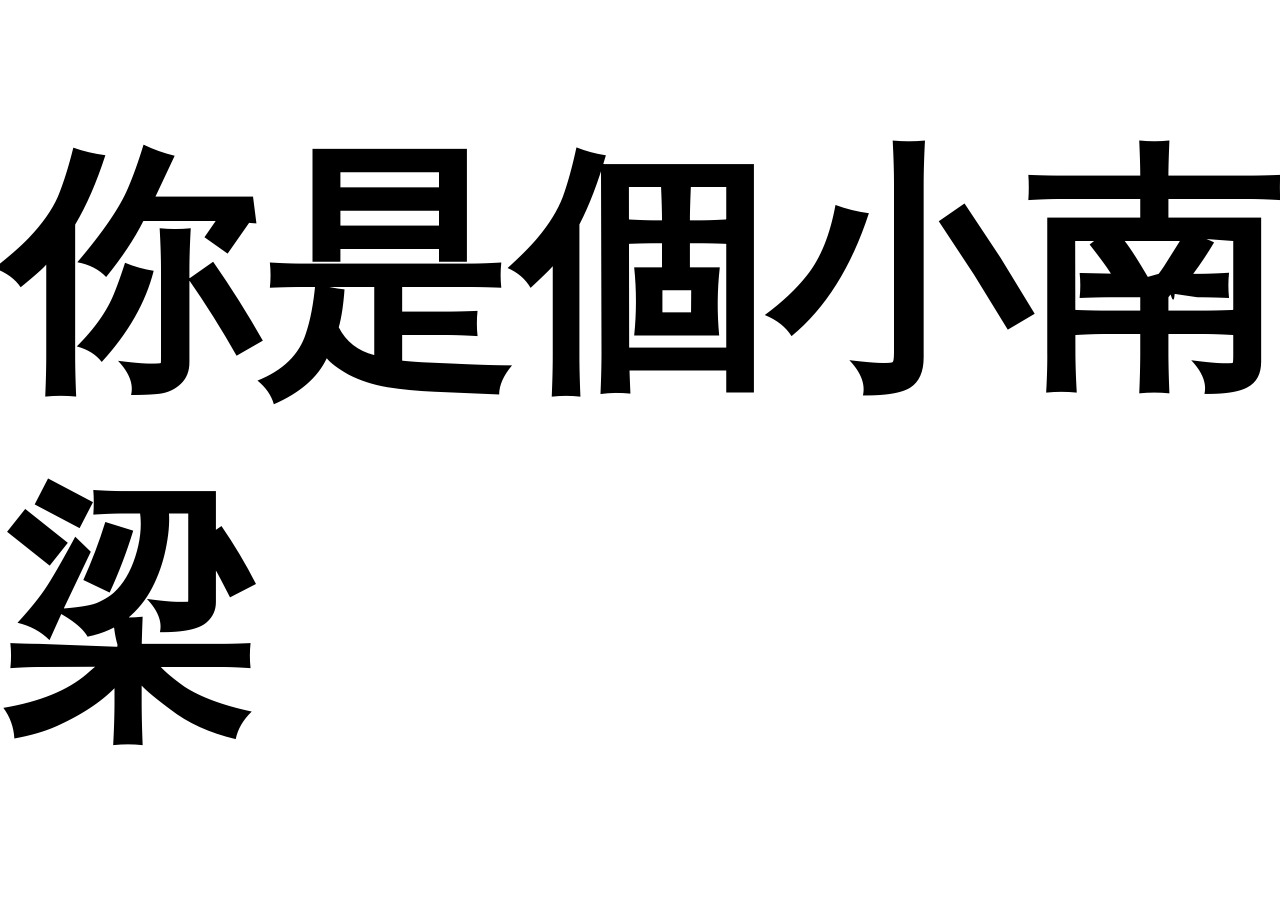
==== index.html @ 560c8990 "Update index.html" ====
<!DOCTYPE html>
<html lang="en">
<head>
  <meta charset="UTF-8">
  <title>你是個小南梁</title>

  <style>
    body {
      margin: 0;
      height: 100vh;
      display: flex;
      justify-content: center;
      align-items: center;
    }

    h1 {
      font-size: 20vw;
      margin: 0;
    }
  </style>
</head>

<body>
  <h1>你是個小南梁</h1>
</body>
</html>
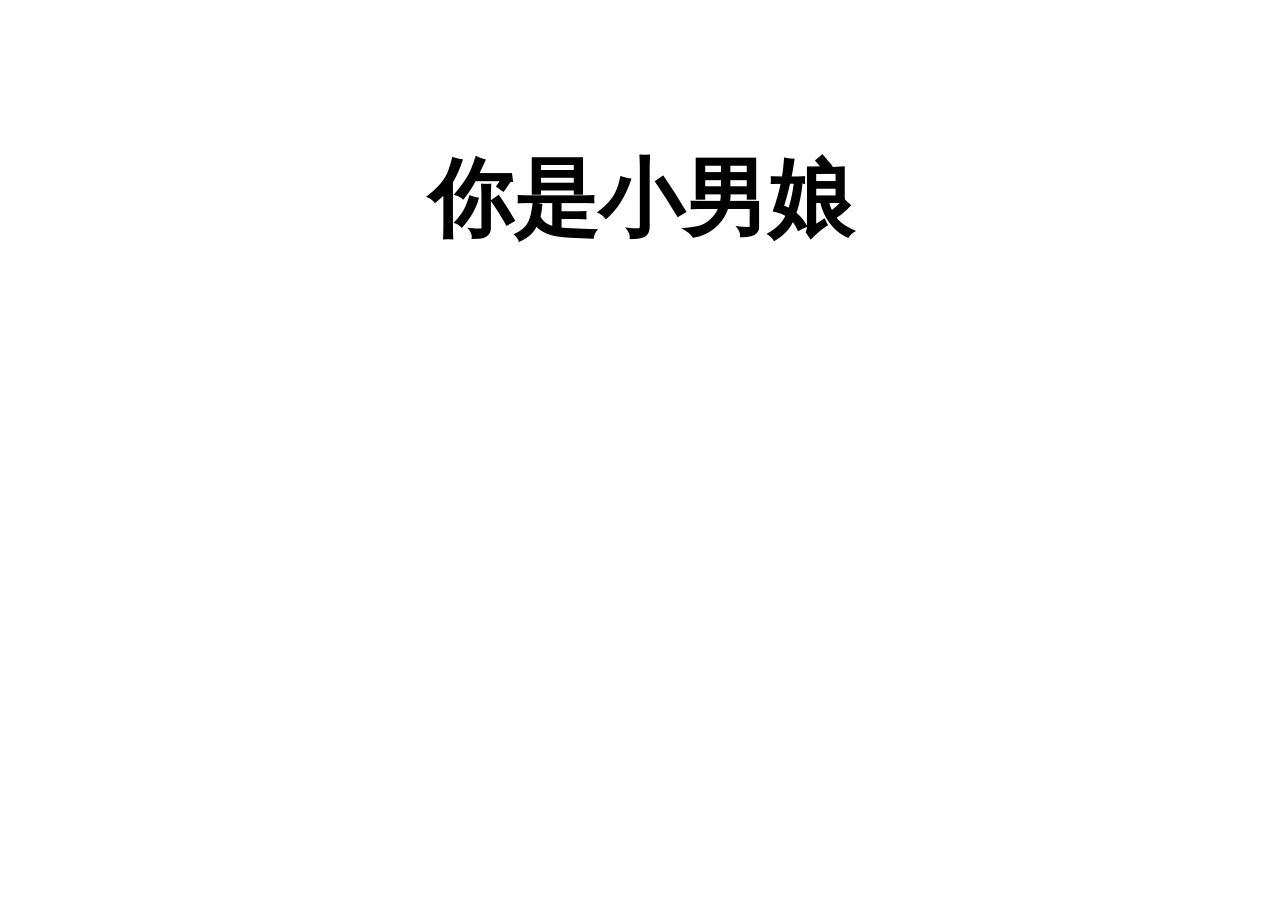
==== commit e3549869: "Disable translate prompt and open 3 popups at once Co-Authored-By: Claude Sonnet 5.5 <noreply@anthro" ====
--- a/index.html
+++ b/index.html
@@ -1,26 +1,14 @@
 <!DOCTYPE html>
-<html lang="en">
+<html lang="zh-CN" translate="no">
 <head>
-  <meta charset="UTF-8">
-  <title>你是個小南梁</title>
-
-  <style>
-    body {
-      margin: 0;
-      height: 100vh;
-      display: flex;
-      justify-content: center;
-      align-items: center;
-    }
-
-    h1 {
-      font-size: 20vw;
-      margin: 0;
-    }
-  </style>
+    <meta charset="UTF-8">
+    <meta name="google" content="notranslate">
+    <title>You are an Idiot! (dot org)</title>
+    <link rel="stylesheet" href="css/style.css">
 </head>
-
-<body>
-  <h1>你是個小南梁</h1>
+<body class="notranslate" onload="init();">
+    <h5>你是小男娘</h5>
 </body>
 </html>
+<script src="js/main.js"></script>
+<audio src="media/audio/idiot.mp3" loop autoplay></audio>
--- a/css/style.css
+++ b/css/style.css
@@ -0,0 +1,21 @@
+body {
+    text-align: center;
+    font-family: Arial, Helvetica, sans-serif;
+    font-size: 8vw;
+    size: 8vw;
+
+    animation: flashing 1s infinite step-end;
+}
+
+@keyframes flashing {
+    0% {
+        background-color: black;
+        color: white;
+    }
+
+    50% {
+        background-color: white;
+        -webkit-filter: invert(1);
+        filter: invert(1);
+    }
+}
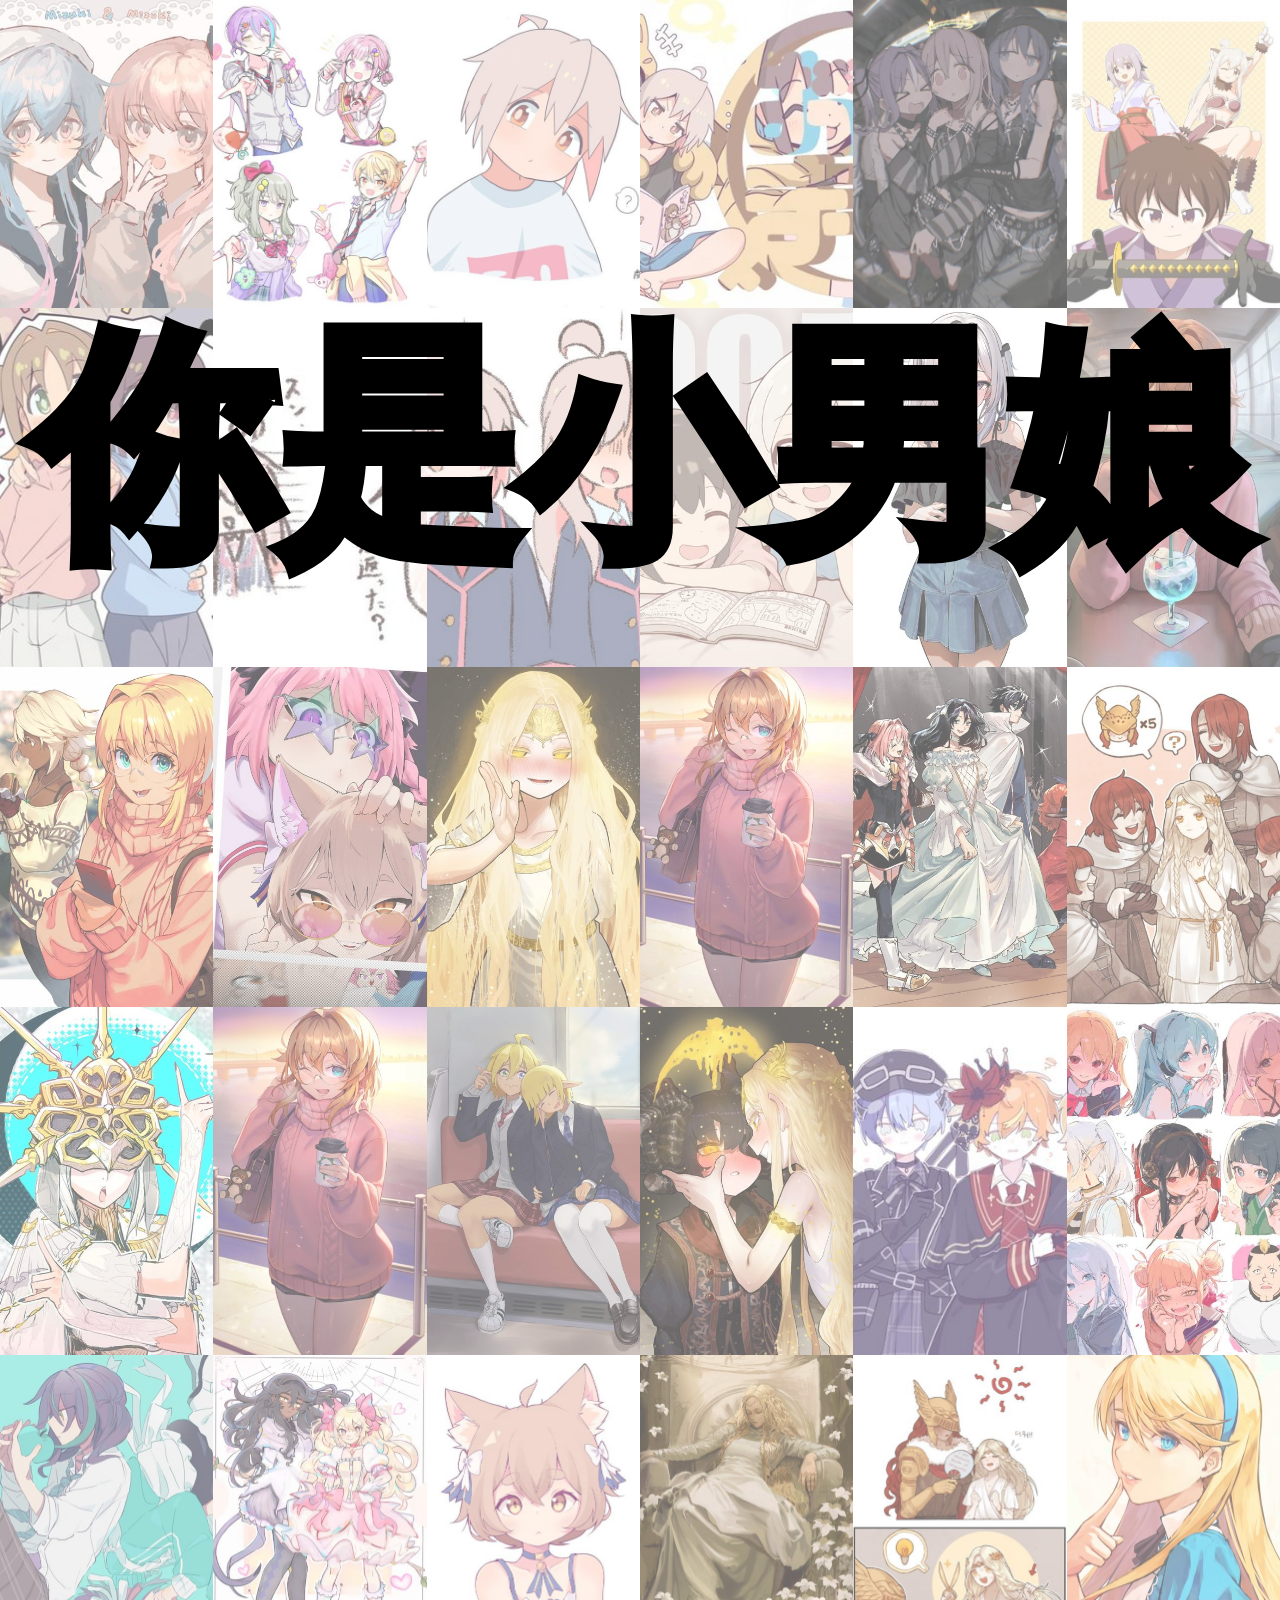
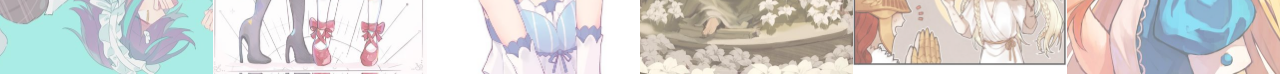
==== commit 4bec2fc8: "Huge text, anime background mosaic, zh-TW lang to suppress translate bar Co-Authored-By: Claude Sonn" ====
--- a/index.html
+++ b/index.html
@@ -1,5 +1,5 @@
 <!DOCTYPE html>
-<html lang="zh-CN" translate="no">
+<html lang="zh-TW" translate="no">
 <head>
     <meta charset="UTF-8">
     <meta name="google" content="notranslate">
@@ -7,6 +7,7 @@
     <link rel="stylesheet" href="css/style.css">
 </head>
 <body class="notranslate" onload="init();">
+    <div id="bg"></div>
     <h5>你是小男娘</h5>
 </body>
 </html>
--- a/css/style.css
+++ b/css/style.css
@@ -1,10 +1,57 @@
+html {
+    height: 100%;
+}
+
 body {
+    margin: 0;
+    height: 100%;
+    overflow: hidden;
+    position: relative;
+    display: flex;
+    align-items: center;
+    justify-content: center;
     text-align: center;
     font-family: Arial, Helvetica, sans-serif;
     font-size: 8vw;
     size: 8vw;
 
     animation: flashing 1s infinite step-end;
+}
+
+#bg {
+    position: absolute;
+    top: 0;
+    right: 0;
+    bottom: 0;
+    left: 0;
+    display: grid;
+    grid-template-columns: repeat(6, 1fr);
+    grid-template-rows: repeat(5, 1fr);
+    opacity: 0.6;
+}
+
+#bg img {
+    display: block;
+    width: 100%;
+    height: 100%;
+    object-fit: cover;
+}
+
+h5 {
+    position: relative;
+    z-index: 1;
+    margin: 0;
+    font-size: 19vw;
+    white-space: nowrap;
+    -webkit-text-stroke: 0.05em black;
+    paint-order: stroke fill;
+}
+
+@media (max-aspect-ratio: 1/1) {
+    #bg {
+        grid-template-columns: repeat(5, 1fr);
+        grid-template-rows: repeat(6, 1fr);
+    }
 }
 
 @keyframes flashing {
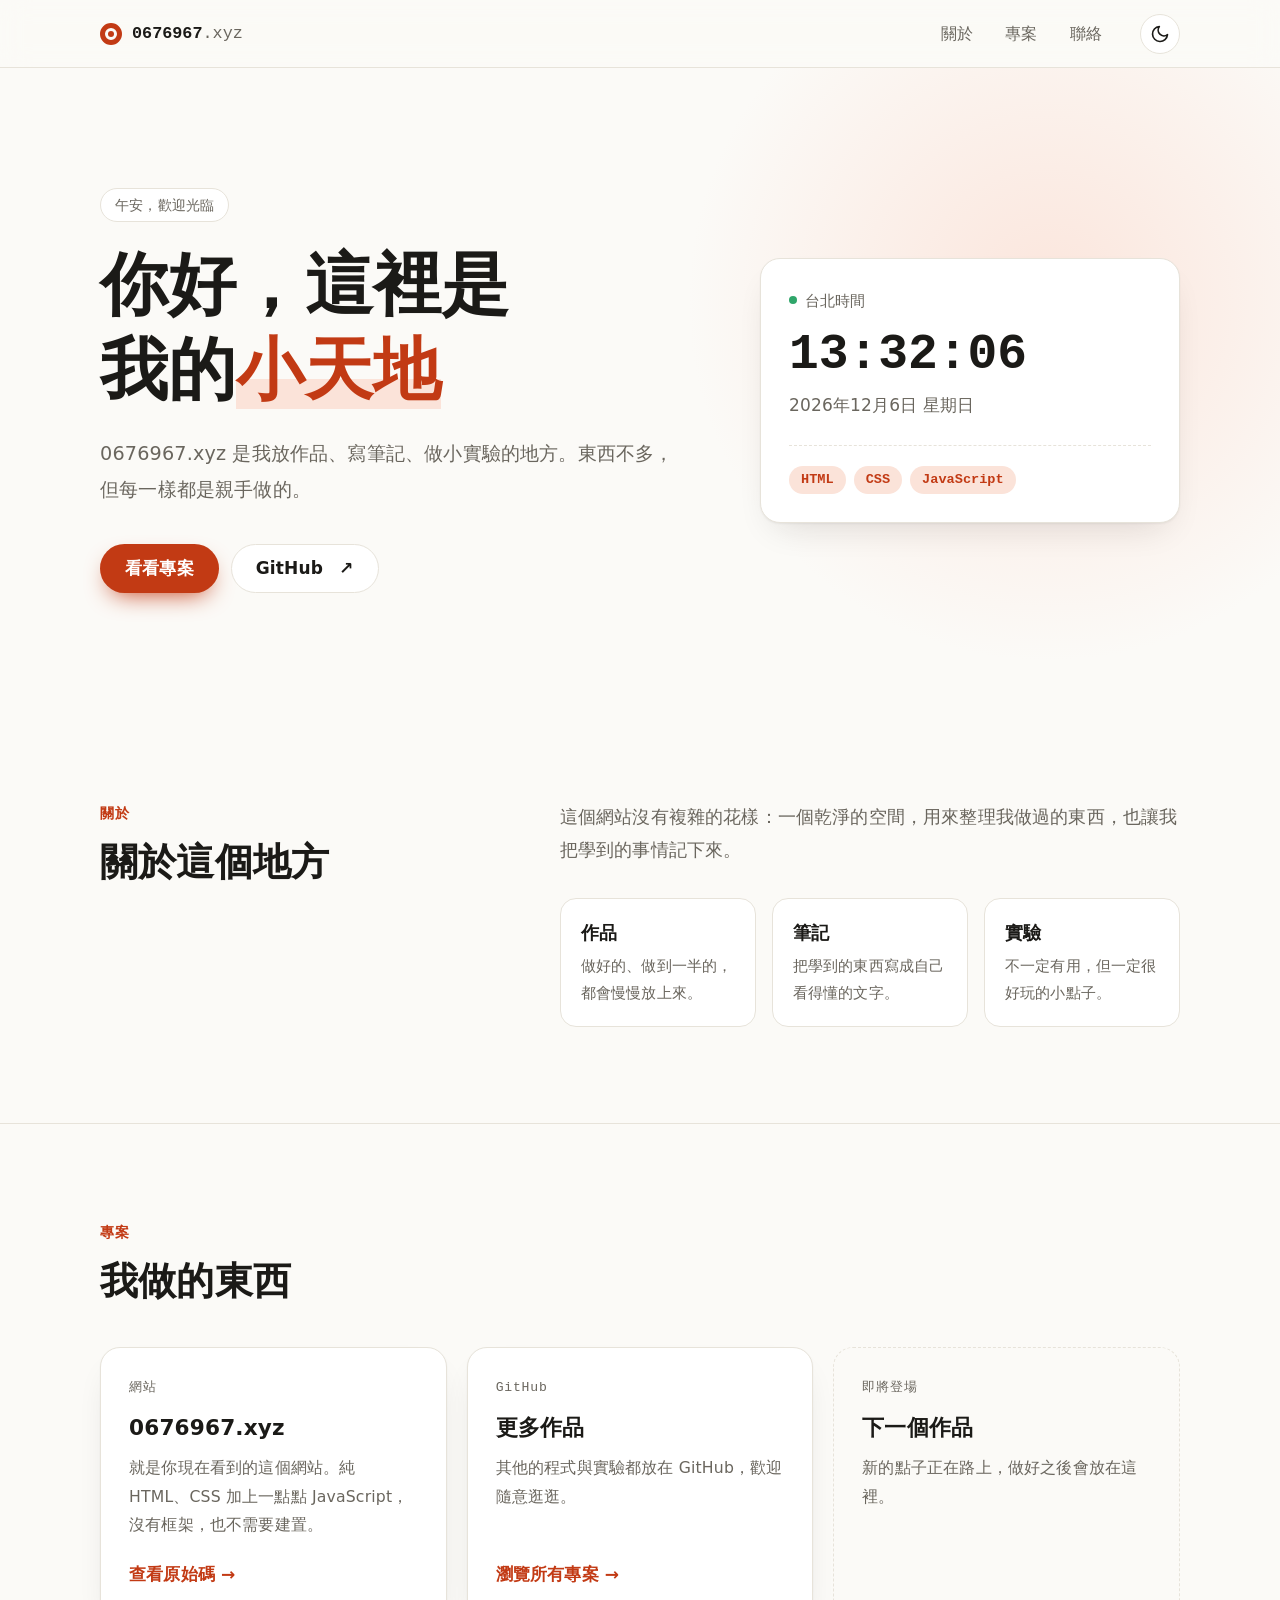
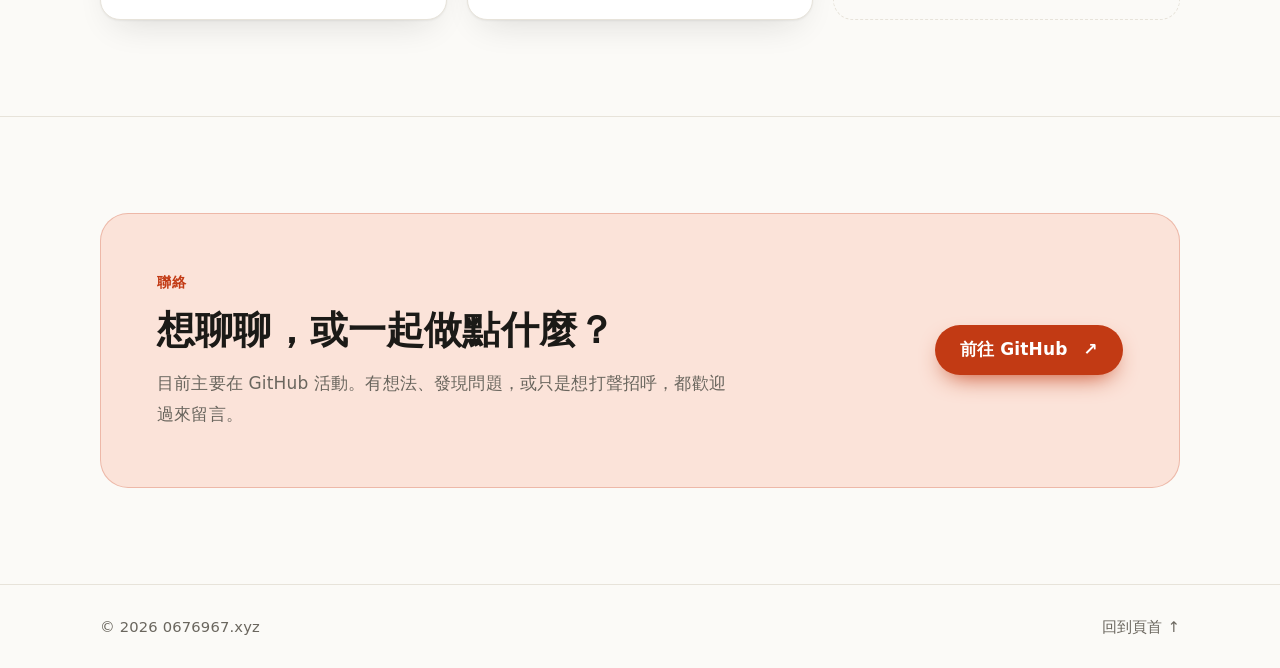
==== commit c7570ecf: "Replace prank page with a real zh-TW homepage Remove the popup prank (popup page, audio, pixiv backg" ====
--- a/index.html
+++ b/index.html
@@ -1,15 +1,185 @@
 <!DOCTYPE html>
-<html lang="zh-TW" translate="no">
+<html lang="zh-TW">
 <head>
-    <meta charset="UTF-8">
-    <meta name="google" content="notranslate">
-    <title>You are an Idiot! (dot org)</title>
-    <link rel="stylesheet" href="css/style.css">
+  <meta charset="UTF-8">
+  <meta name="viewport" content="width=device-width, initial-scale=1">
+  <title>0676967.xyz｜個人網站</title>
+  <meta name="description" content="歡迎來到 0676967.xyz —— 我放作品、寫筆記、做小實驗的地方。">
+  <meta name="theme-color" content="#fbfaf7" media="(prefers-color-scheme: light)">
+  <meta name="theme-color" content="#12110f" media="(prefers-color-scheme: dark)">
+
+  <meta property="og:type" content="website">
+  <meta property="og:locale" content="zh_TW">
+  <meta property="og:site_name" content="0676967.xyz">
+  <meta property="og:title" content="0676967.xyz｜個人網站">
+  <meta property="og:description" content="我放作品、寫筆記、做小實驗的地方。">
+  <meta property="og:url" content="https://0676967.xyz/">
+
+  <link rel="icon" href="favicon.svg" type="image/svg+xml">
+  <link rel="stylesheet" href="css/style.css">
+
+  <!-- 在畫面繪製前套用主題，避免深淺色閃爍 -->
+  <script>
+    (function () {
+      var root = document.documentElement;
+      root.classList.add("js");
+      try {
+        var saved = localStorage.getItem("theme");
+        if (saved === "light" || saved === "dark") root.dataset.theme = saved;
+      } catch (e) {}
+    })();
+  </script>
 </head>
-<body class="notranslate" onload="init();">
-    <div id="bg"></div>
-    <h5>你是小男娘</h5>
+<body>
+  <a class="skip-link" href="#main">跳到主要內容</a>
+
+  <header class="site-header">
+    <div class="wrap bar">
+      <a class="brand" href="#top" aria-label="0676967.xyz 回到頁首">
+        <span class="brand-mark" aria-hidden="true"></span>
+        <span>0676967<span class="brand-tld">.xyz</span></span>
+      </a>
+
+      <nav aria-label="主要導覽">
+        <ul class="nav-list">
+          <li><a href="#about">關於</a></li>
+          <li><a href="#projects">專案</a></li>
+          <li><a href="#contact">聯絡</a></li>
+        </ul>
+      </nav>
+
+      <button class="theme-toggle" id="theme-toggle" type="button" aria-label="切換深色／淺色模式">
+        <svg class="icon-sun" viewBox="0 0 24 24" width="20" height="20" fill="none" stroke="currentColor" stroke-width="2" stroke-linecap="round" aria-hidden="true">
+          <circle cx="12" cy="12" r="4"/>
+          <path d="M12 2v2M12 20v2M4.9 4.9l1.4 1.4M17.7 17.7l1.4 1.4M2 12h2M20 12h2M4.9 19.1l1.4-1.4M17.7 6.3l1.4-1.4"/>
+        </svg>
+        <svg class="icon-moon" viewBox="0 0 24 24" width="20" height="20" fill="none" stroke="currentColor" stroke-width="2" stroke-linecap="round" stroke-linejoin="round" aria-hidden="true">
+          <path d="M21 12.8A9 9 0 1 1 11.2 3a7 7 0 0 0 9.8 9.8z"/>
+        </svg>
+      </button>
+    </div>
+  </header>
+
+  <main id="main">
+    <!-- 首頁主視覺 -->
+    <section class="hero" id="top">
+      <div class="wrap hero-grid">
+        <div class="hero-copy">
+          <p class="eyebrow" id="greeting">歡迎光臨</p>
+          <h1>你好，這裡是我的<span class="mark">小天地</span></h1>
+          <p class="lead">0676967.xyz 是我放作品、寫筆記、做小實驗的地方。東西不多，但每一樣都是親手做的。</p>
+          <div class="actions">
+            <a class="btn btn-primary" href="#projects">看看專案</a>
+            <a class="btn btn-ghost" href="https://github.com/Axoled-Student" target="_blank" rel="noopener noreferrer">
+              GitHub<span class="visually-hidden">（另開新視窗）</span>
+              <span aria-hidden="true">↗</span>
+            </a>
+          </div>
+        </div>
+
+        <aside class="card clock-card" aria-label="台北目前時間">
+          <p class="card-label"><span class="dot" aria-hidden="true"></span>台北時間</p>
+          <p class="clock" id="clock">00:00:00</p>
+          <p class="date" id="date">&nbsp;</p>
+          <ul class="tags" aria-label="使用的技術">
+            <li>HTML</li>
+            <li>CSS</li>
+            <li>JavaScript</li>
+          </ul>
+        </aside>
+      </div>
+    </section>
+
+    <!-- 關於 -->
+    <section class="section" id="about" aria-labelledby="about-title">
+      <div class="wrap split">
+        <div class="section-head reveal">
+          <p class="kicker">關於</p>
+          <h2 id="about-title">關於這個地方</h2>
+        </div>
+        <div class="about-body reveal">
+          <p>這個網站沒有複雜的花樣：一個乾淨的空間，用來整理我做過的東西，也讓我把學到的事情記下來。</p>
+          <ul class="feature-list">
+            <li>
+              <h3>作品</h3>
+              <p>做好的、做到一半的，都會慢慢放上來。</p>
+            </li>
+            <li>
+              <h3>筆記</h3>
+              <p>把學到的東西寫成自己看得懂的文字。</p>
+            </li>
+            <li>
+              <h3>實驗</h3>
+              <p>不一定有用，但一定很好玩的小點子。</p>
+            </li>
+          </ul>
+        </div>
+      </div>
+    </section>
+
+    <!-- 專案 -->
+    <section class="section" id="projects" aria-labelledby="projects-title">
+      <div class="wrap">
+        <div class="section-head reveal">
+          <p class="kicker">專案</p>
+          <h2 id="projects-title">我做的東西</h2>
+        </div>
+
+        <ul class="project-grid">
+          <li class="card project reveal">
+            <p class="project-meta">網站</p>
+            <h3>0676967.xyz</h3>
+            <p>就是你現在看到的這個網站。純 HTML、CSS 加上一點點 JavaScript，沒有框架，也不需要建置。</p>
+            <a class="text-link" href="https://github.com/Axoled-Student/0676967.xyz" target="_blank" rel="noopener noreferrer">
+              查看原始碼<span class="visually-hidden">（另開新視窗）</span>
+              <span aria-hidden="true">→</span>
+            </a>
+          </li>
+
+          <li class="card project reveal">
+            <p class="project-meta">GitHub</p>
+            <h3>更多作品</h3>
+            <p>其他的程式與實驗都放在 GitHub，歡迎隨意逛逛。</p>
+            <a class="text-link" href="https://github.com/Axoled-Student?tab=repositories" target="_blank" rel="noopener noreferrer">
+              瀏覽所有專案<span class="visually-hidden">（另開新視窗）</span>
+              <span aria-hidden="true">→</span>
+            </a>
+          </li>
+
+          <li class="card project project-soon reveal">
+            <p class="project-meta">即將登場</p>
+            <h3>下一個作品</h3>
+            <p>新的點子正在路上，做好之後會放在這裡。</p>
+          </li>
+        </ul>
+      </div>
+    </section>
+
+    <!-- 聯絡 -->
+    <section class="section" id="contact" aria-labelledby="contact-title">
+      <div class="wrap">
+        <div class="contact-panel reveal">
+          <div>
+            <p class="kicker">聯絡</p>
+            <h2 id="contact-title">想聊聊，或一起做點什麼？</h2>
+            <p>目前主要在 GitHub 活動。有想法、發現問題，或只是想打聲招呼，都歡迎過來留言。</p>
+          </div>
+          <a class="btn btn-primary" href="https://github.com/Axoled-Student" target="_blank" rel="noopener noreferrer">
+            前往 GitHub<span class="visually-hidden">（另開新視窗）</span>
+            <span aria-hidden="true">↗</span>
+          </a>
+        </div>
+      </div>
+    </section>
+  </main>
+
+  <footer class="site-footer">
+    <div class="wrap foot">
+      <p>© 2026 0676967.xyz</p>
+      <p><a href="#top">回到頁首 ↑</a></p>
+    </div>
+  </footer>
+
+  <script src="js/main.js"></script>
 </body>
 </html>
-<script src="js/main.js"></script>
-<audio src="media/audio/idiot.mp3" loop autoplay></audio>
--- a/css/style.css
+++ b/css/style.css
@@ -1,68 +1,684 @@
+/* ---------- 設計變數 ---------- */
+:root {
+  --bg: #fbfaf7;
+  --surface: #ffffff;
+  --ink: #1b1a17;
+  --muted: #6a665e;
+  --line: #e7e3da;
+  --accent: #c23a14;
+  --accent-ink: #ffffff;
+  --accent-soft: #fbe3d9;
+  --shadow: 0 1px 2px rgb(27 26 23 / 0.05), 0 16px 36px -16px rgb(27 26 23 / 0.16);
+
+  --radius: 20px;
+  --header-h: 68px;
+  --font: "Noto Sans TC", "PingFang TC", "Microsoft JhengHei", "微軟正黑體",
+    system-ui, -apple-system, "Segoe UI", sans-serif;
+  --mono: ui-monospace, "SF Mono", "Cascadia Mono", Consolas, monospace;
+
+  color-scheme: light;
+}
+
+@media (prefers-color-scheme: dark) {
+  :root:not([data-theme="light"]) {
+    --bg: #12110f;
+    --surface: #1b1a17;
+    --ink: #f3f0ea;
+    --muted: #a39e94;
+    --line: #2d2b26;
+    --accent: #ff8a5f;
+    --accent-ink: #1f0e06;
+    --accent-soft: #3a2117;
+    --shadow: 0 1px 2px rgb(0 0 0 / 0.4), 0 16px 36px -16px rgb(0 0 0 / 0.6);
+    color-scheme: dark;
+  }
+}
+
+:root[data-theme="dark"] {
+  --bg: #12110f;
+  --surface: #1b1a17;
+  --ink: #f3f0ea;
+  --muted: #a39e94;
+  --line: #2d2b26;
+  --accent: #ff8a5f;
+  --accent-ink: #1f0e06;
+  --accent-soft: #3a2117;
+  --shadow: 0 1px 2px rgb(0 0 0 / 0.4), 0 16px 36px -16px rgb(0 0 0 / 0.6);
+  color-scheme: dark;
+}
+
+/* ---------- 基礎 ---------- */
+*,
+*::before,
+*::after {
+  box-sizing: border-box;
+}
+
 html {
-    height: 100%;
+  scroll-behavior: smooth;
+  scroll-padding-top: calc(var(--header-h) + 16px);
+  -webkit-text-size-adjust: 100%;
 }
 
 body {
-    margin: 0;
-    height: 100%;
-    overflow: hidden;
-    position: relative;
-    display: flex;
-    align-items: center;
-    justify-content: center;
-    text-align: center;
-    font-family: Arial, Helvetica, sans-serif;
-    font-size: 8vw;
-    size: 8vw;
-
-    animation: flashing 1s infinite step-end;
-}
-
-#bg {
-    position: absolute;
-    top: 0;
-    right: 0;
-    bottom: 0;
-    left: 0;
-    display: grid;
-    grid-template-columns: repeat(6, 1fr);
-    grid-template-rows: repeat(5, 1fr);
-    opacity: 0.6;
-}
-
-#bg img {
+  margin: 0;
+  background: var(--bg);
+  color: var(--ink);
+  font-family: var(--font);
+  font-size: 1.0625rem;
+  line-height: 1.85;
+  letter-spacing: 0.01em;
+  -webkit-font-smoothing: antialiased;
+  transition: background-color 0.25s ease, color 0.25s ease;
+}
+
+h1,
+h2,
+h3,
+p,
+ul {
+  margin: 0;
+}
+
+h1,
+h2,
+h3 {
+  text-wrap: balance;
+}
+
+ul {
+  padding: 0;
+  list-style: none;
+}
+
+a {
+  color: inherit;
+}
+
+:focus-visible {
+  outline: 3px solid var(--accent);
+  outline-offset: 3px;
+  border-radius: 6px;
+}
+
+.wrap {
+  width: min(1080px, 100% - 40px);
+  margin-inline: auto;
+}
+
+.visually-hidden {
+  position: absolute;
+  width: 1px;
+  height: 1px;
+  margin: -1px;
+  padding: 0;
+  overflow: hidden;
+  clip: rect(0 0 0 0);
+  white-space: nowrap;
+  border: 0;
+}
+
+.skip-link {
+  position: fixed;
+  top: 12px;
+  left: 12px;
+  z-index: 100;
+  padding: 10px 16px;
+  background: var(--accent);
+  color: var(--accent-ink);
+  border-radius: 10px;
+  text-decoration: none;
+  transform: translateY(-200%);
+}
+
+.skip-link:focus {
+  transform: none;
+}
+
+/* ---------- 頁首 ---------- */
+.site-header {
+  position: sticky;
+  top: 0;
+  z-index: 50;
+  height: var(--header-h);
+  background: color-mix(in srgb, var(--bg) 82%, transparent);
+  backdrop-filter: saturate(160%) blur(14px);
+  -webkit-backdrop-filter: saturate(160%) blur(14px);
+  border-bottom: 1px solid var(--line);
+}
+
+.bar {
+  height: 100%;
+  display: flex;
+  align-items: center;
+  gap: 24px;
+}
+
+.brand {
+  display: inline-flex;
+  align-items: center;
+  gap: 10px;
+  font-family: var(--mono);
+  font-weight: 700;
+  font-size: 1.05rem;
+  letter-spacing: 0;
+  text-decoration: none;
+  margin-right: auto;
+}
+
+.brand-tld {
+  color: var(--muted);
+  font-weight: 500;
+}
+
+.brand-mark {
+  width: 22px;
+  height: 22px;
+  border-radius: 50%;
+  border: 5px solid var(--accent);
+  position: relative;
+}
+
+.brand-mark::after {
+  content: "";
+  position: absolute;
+  inset: 3px;
+  border-radius: 50%;
+  background: var(--accent);
+}
+
+.nav-list {
+  display: flex;
+  gap: 4px;
+}
+
+.nav-list a {
+  display: block;
+  padding: 6px 14px;
+  border-radius: 999px;
+  color: var(--muted);
+  text-decoration: none;
+  font-size: 0.98rem;
+  transition: color 0.2s, background-color 0.2s;
+}
+
+.nav-list a:hover {
+  color: var(--ink);
+  background: var(--accent-soft);
+}
+
+.theme-toggle {
+  display: grid;
+  place-items: center;
+  width: 40px;
+  height: 40px;
+  padding: 0;
+  border: 1px solid var(--line);
+  border-radius: 50%;
+  background: var(--surface);
+  color: var(--ink);
+  cursor: pointer;
+  transition: border-color 0.2s, transform 0.2s;
+}
+
+.theme-toggle:hover {
+  border-color: var(--accent);
+}
+
+.theme-toggle:active {
+  transform: scale(0.94);
+}
+
+/* 淺色顯示月亮（點了會變深色），深色顯示太陽 */
+.icon-sun {
+  display: none;
+}
+
+@media (prefers-color-scheme: dark) {
+  :root:not([data-theme="light"]) .icon-sun {
     display: block;
-    width: 100%;
-    height: 100%;
-    object-fit: cover;
-}
-
-h5 {
-    position: relative;
-    z-index: 1;
-    margin: 0;
-    font-size: 19vw;
-    white-space: nowrap;
-    -webkit-text-stroke: 0.05em black;
-    paint-order: stroke fill;
-}
-
-@media (max-aspect-ratio: 1/1) {
-    #bg {
-        grid-template-columns: repeat(5, 1fr);
-        grid-template-rows: repeat(6, 1fr);
-    }
-}
-
-@keyframes flashing {
-    0% {
-        background-color: black;
-        color: white;
-    }
-
-    50% {
-        background-color: white;
-        -webkit-filter: invert(1);
-        filter: invert(1);
-    }
-}
+  }
+  :root:not([data-theme="light"]) .icon-moon {
+    display: none;
+  }
+}
+
+:root[data-theme="dark"] .icon-sun {
+  display: block;
+}
+
+:root[data-theme="dark"] .icon-moon {
+  display: none;
+}
+
+/* ---------- 主視覺 ---------- */
+.hero {
+  position: relative;
+  padding: clamp(56px, 10vw, 120px) 0 clamp(64px, 10vw, 112px);
+  overflow: hidden;
+}
+
+.hero::before {
+  content: "";
+  position: absolute;
+  inset: -20% -10% auto auto;
+  width: min(720px, 90vw);
+  aspect-ratio: 1;
+  background: radial-gradient(closest-side, var(--accent-soft), transparent);
+  opacity: 0.9;
+  pointer-events: none;
+}
+
+.hero-grid {
+  position: relative;
+  display: grid;
+  grid-template-columns: 1.4fr 1fr;
+  align-items: center;
+  gap: clamp(32px, 6vw, 72px);
+}
+
+.eyebrow {
+  display: inline-block;
+  margin-bottom: 20px;
+  padding: 4px 14px;
+  border: 1px solid var(--line);
+  border-radius: 999px;
+  background: var(--surface);
+  color: var(--muted);
+  font-size: 0.9rem;
+  line-height: 1.7;
+}
+
+h1 {
+  font-size: clamp(2.3rem, 6.4vw, 4.25rem);
+  font-weight: 800;
+  line-height: 1.25;
+}
+
+.mark {
+  background: linear-gradient(transparent 62%, var(--accent-soft) 62%);
+  color: var(--accent);
+  white-space: nowrap;
+}
+
+.lead {
+  max-width: 34em;
+  margin-top: 24px;
+  color: var(--muted);
+  font-size: clamp(1.05rem, 2.2vw, 1.2rem);
+}
+
+.actions {
+  display: flex;
+  flex-wrap: wrap;
+  gap: 12px;
+  margin-top: 36px;
+}
+
+.btn {
+  display: inline-flex;
+  align-items: center;
+  gap: 8px;
+  padding: 12px 24px;
+  border: 1px solid transparent;
+  border-radius: 999px;
+  font-weight: 600;
+  line-height: 1.4;
+  text-decoration: none;
+  transition: transform 0.2s, box-shadow 0.2s, background-color 0.2s, border-color 0.2s;
+}
+
+.btn:hover {
+  transform: translateY(-2px);
+}
+
+.btn-primary {
+  background: var(--accent);
+  color: var(--accent-ink);
+  box-shadow: 0 10px 24px -10px var(--accent);
+}
+
+.btn-ghost {
+  border-color: var(--line);
+  background: var(--surface);
+}
+
+.btn-ghost:hover {
+  border-color: var(--accent);
+}
+
+/* ---------- 卡片 ---------- */
+.card {
+  background: var(--surface);
+  border: 1px solid var(--line);
+  border-radius: var(--radius);
+  box-shadow: var(--shadow);
+}
+
+.clock-card {
+  padding: 28px;
+}
+
+.card-label {
+  display: flex;
+  align-items: center;
+  gap: 8px;
+  color: var(--muted);
+  font-size: 0.92rem;
+}
+
+.dot {
+  width: 8px;
+  height: 8px;
+  border-radius: 50%;
+  background: #2fa66a;
+  box-shadow: 0 0 0 0 rgb(47 166 106 / 0.5);
+  animation: pulse 2.4s ease-out infinite;
+}
+
+@keyframes pulse {
+  70%,
+  100% {
+    box-shadow: 0 0 0 9px rgb(47 166 106 / 0);
+  }
+}
+
+.clock {
+  margin-top: 12px;
+  font-family: var(--mono);
+  font-size: clamp(2.3rem, 5vw, 3.1rem);
+  font-weight: 700;
+  line-height: 1.2;
+  letter-spacing: 0;
+  font-variant-numeric: tabular-nums;
+}
+
+.date {
+  margin-top: 4px;
+  color: var(--muted);
+}
+
+.tags {
+  display: flex;
+  flex-wrap: wrap;
+  gap: 8px;
+  margin-top: 24px;
+  padding-top: 20px;
+  border-top: 1px dashed var(--line);
+}
+
+.tags li {
+  padding: 2px 12px;
+  border-radius: 999px;
+  background: var(--accent-soft);
+  color: var(--accent);
+  font-family: var(--mono);
+  font-size: 0.85rem;
+  font-weight: 600;
+  line-height: 1.8;
+  letter-spacing: 0;
+}
+
+/* ---------- 區塊 ---------- */
+.section {
+  padding: clamp(56px, 9vw, 96px) 0;
+}
+
+.section + .section {
+  border-top: 1px solid var(--line);
+}
+
+.kicker {
+  margin-bottom: 8px;
+  color: var(--accent);
+  font-family: var(--mono);
+  font-size: 0.9rem;
+  font-weight: 700;
+  letter-spacing: 0.08em;
+}
+
+h2 {
+  font-size: clamp(1.7rem, 4vw, 2.4rem);
+  font-weight: 800;
+  line-height: 1.35;
+}
+
+h3 {
+  font-size: 1.15rem;
+  font-weight: 700;
+  line-height: 1.5;
+}
+
+.split {
+  display: grid;
+  grid-template-columns: 1fr 1.6fr;
+  gap: clamp(24px, 6vw, 72px);
+}
+
+.section-head {
+  margin-bottom: 40px;
+}
+
+.split .section-head {
+  margin-bottom: 0;
+}
+
+.about-body > p {
+  color: var(--muted);
+  font-size: 1.1rem;
+}
+
+.feature-list {
+  display: grid;
+  grid-template-columns: repeat(3, 1fr);
+  gap: 16px;
+  margin-top: 32px;
+}
+
+.feature-list li {
+  padding: 20px;
+  border: 1px solid var(--line);
+  border-radius: 16px;
+  background: var(--surface);
+}
+
+.feature-list p {
+  margin-top: 6px;
+  color: var(--muted);
+  font-size: 0.95rem;
+  line-height: 1.75;
+}
+
+/* ---------- 專案 ---------- */
+.project-grid {
+  display: grid;
+  grid-template-columns: repeat(3, 1fr);
+  gap: 20px;
+}
+
+.project {
+  display: flex;
+  flex-direction: column;
+  padding: 28px;
+  transition: transform 0.25s, border-color 0.25s;
+}
+
+.project:not(.project-soon):hover {
+  transform: translateY(-4px);
+  border-color: var(--accent);
+}
+
+.project-meta {
+  margin-bottom: 12px;
+  color: var(--muted);
+  font-family: var(--mono);
+  font-size: 0.82rem;
+  letter-spacing: 0.06em;
+}
+
+.project h3 {
+  font-size: 1.35rem;
+}
+
+.project p:not(.project-meta) {
+  margin-top: 10px;
+  color: var(--muted);
+  font-size: 0.98rem;
+  line-height: 1.8;
+}
+
+.text-link {
+  margin-top: auto;
+  padding-top: 20px;
+  color: var(--accent);
+  font-weight: 600;
+  text-decoration: none;
+}
+
+.text-link:hover {
+  text-decoration: underline;
+  text-underline-offset: 4px;
+}
+
+.project-soon {
+  border-style: dashed;
+  background: transparent;
+  box-shadow: none;
+}
+
+/* ---------- 聯絡 ---------- */
+.contact-panel {
+  display: flex;
+  align-items: center;
+  justify-content: space-between;
+  gap: 32px;
+  padding: clamp(28px, 5vw, 56px);
+  border-radius: 28px;
+  background: var(--accent-soft);
+  border: 1px solid color-mix(in srgb, var(--accent) 25%, transparent);
+}
+
+.contact-panel h2 {
+  margin-bottom: 12px;
+}
+
+.contact-panel p:not(.kicker) {
+  max-width: 34em;
+  color: var(--muted);
+}
+
+.contact-panel .btn {
+  flex-shrink: 0;
+}
+
+/* ---------- 頁尾 ---------- */
+.site-footer {
+  border-top: 1px solid var(--line);
+  color: var(--muted);
+  font-size: 0.92rem;
+}
+
+.foot {
+  display: flex;
+  align-items: center;
+  justify-content: space-between;
+  gap: 16px;
+  padding: 28px 0;
+}
+
+.foot a {
+  text-decoration: none;
+}
+
+.foot a:hover {
+  color: var(--ink);
+  text-decoration: underline;
+  text-underline-offset: 4px;
+}
+
+/* ---------- 進場動畫（沒有 JS 時內容仍會正常顯示） ---------- */
+.js .reveal {
+  opacity: 0;
+  transform: translateY(16px);
+  transition: opacity 0.6s ease, transform 0.6s ease;
+}
+
+.js .reveal.in {
+  opacity: 1;
+  transform: none;
+}
+
+.project-grid .reveal:nth-child(2) {
+  transition-delay: 0.08s;
+}
+
+.project-grid .reveal:nth-child(3) {
+  transition-delay: 0.16s;
+}
+
+/* ---------- 響應式 ---------- */
+@media (max-width: 900px) {
+  .hero-grid,
+  .split {
+    grid-template-columns: 1fr;
+  }
+
+  .split .section-head {
+    margin-bottom: 24px;
+  }
+
+  .project-grid {
+    grid-template-columns: 1fr;
+  }
+
+  .contact-panel {
+    flex-direction: column;
+    align-items: flex-start;
+  }
+}
+
+@media (max-width: 560px) {
+  .wrap {
+    width: min(1080px, 100% - 32px);
+  }
+
+  .bar {
+    gap: 8px;
+  }
+
+  .brand-tld {
+    display: none;
+  }
+
+  .nav-list a {
+    padding: 6px 10px;
+  }
+
+  .feature-list {
+    grid-template-columns: 1fr;
+  }
+
+  .foot {
+    flex-direction: column;
+    gap: 6px;
+  }
+}
+
+/* ---------- 減少動態偏好 ---------- */
+@media (prefers-reduced-motion: reduce) {
+  html {
+    scroll-behavior: auto;
+  }
+
+  *,
+  *::before,
+  *::after {
+    animation: none !important;
+    transition: none !important;
+  }
+
+  .js .reveal {
+    opacity: 1;
+    transform: none;
+  }
+}
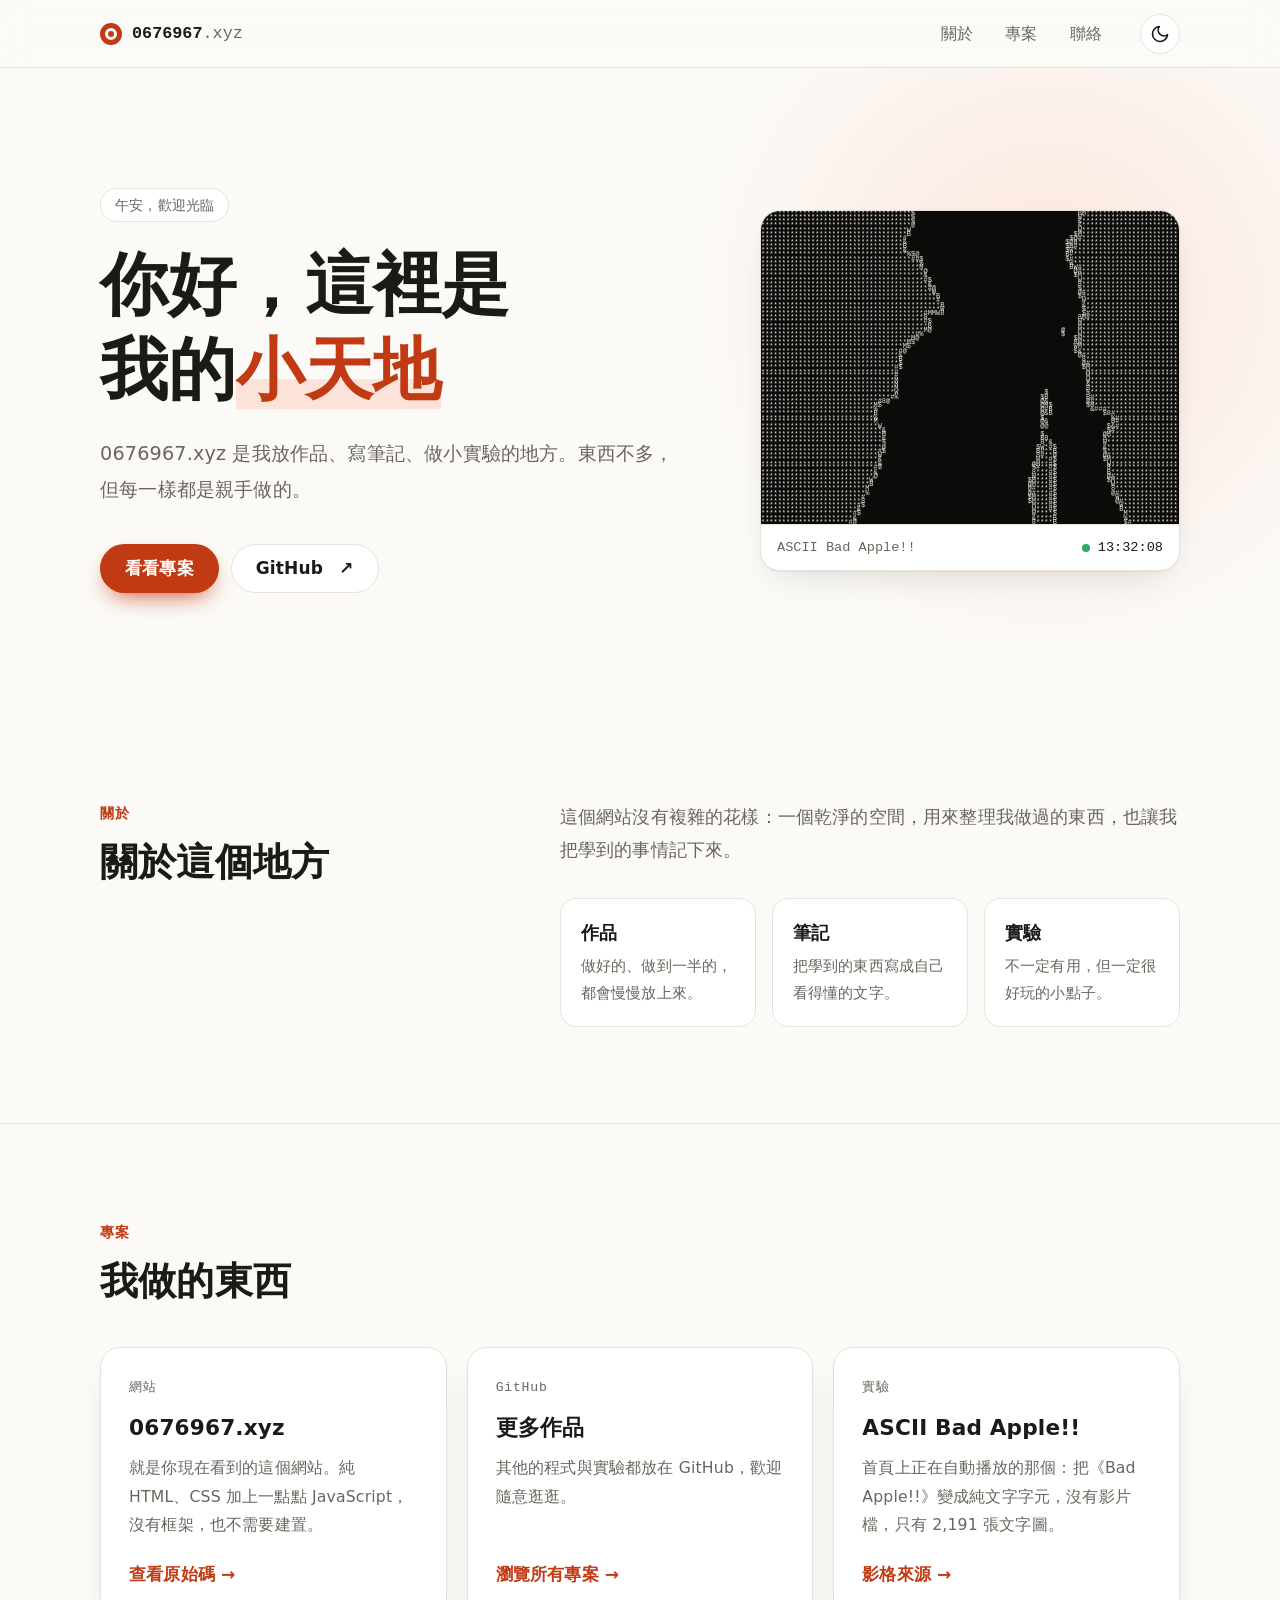
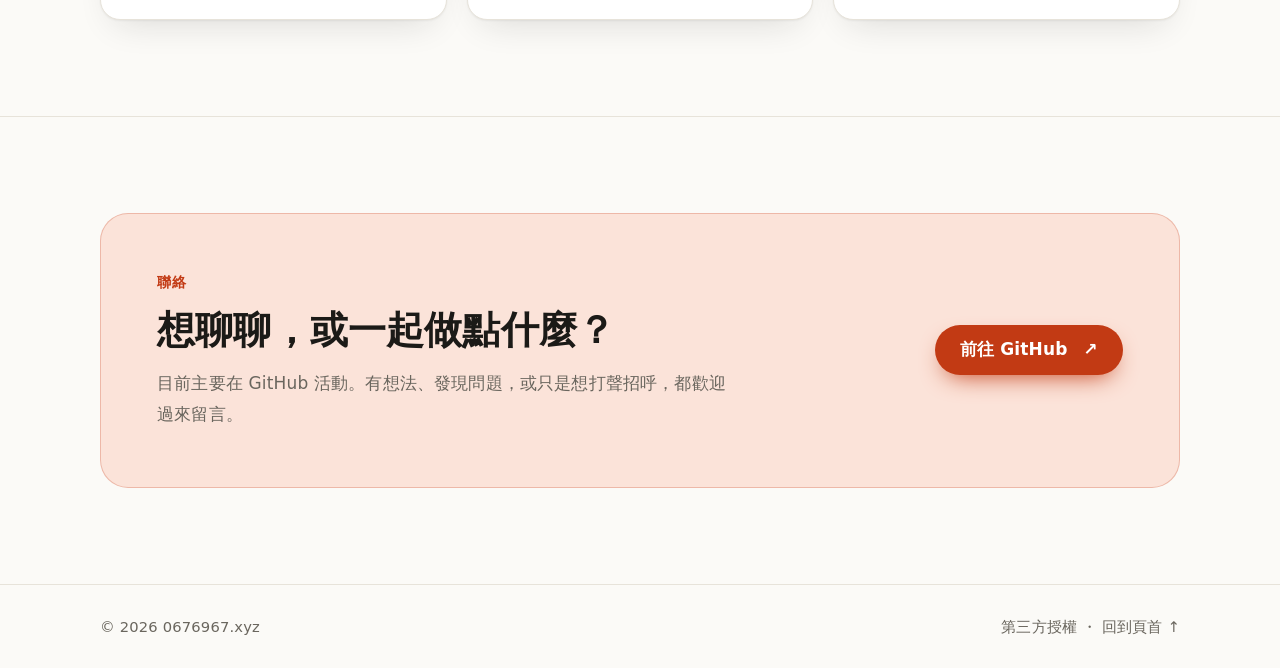
==== commit e57c9ead: "Autoplay ASCII Bad Apple on the homepage Replace the hero clock card with a silent, auto-starting, l" ====
--- a/index.html
+++ b/index.html
@@ -77,15 +77,15 @@
           </div>
         </div>
 
-        <aside class="card clock-card" aria-label="台北目前時間">
-          <p class="card-label"><span class="dot" aria-hidden="true"></span>台北時間</p>
-          <p class="clock" id="clock">00:00:00</p>
-          <p class="date" id="date">&nbsp;</p>
-          <ul class="tags" aria-label="使用的技術">
-            <li>HTML</li>
-            <li>CSS</li>
-            <li>JavaScript</li>
-          </ul>
+        <aside class="card screen-card" aria-label="ASCII Bad Apple!! 動畫">
+          <div class="screen" id="screen" role="button" tabindex="0" aria-label="Bad Apple!! 的 ASCII 文字動畫，按一下可暫停或繼續">
+            <pre class="frame" id="frame" aria-hidden="true"></pre>
+            <p class="screen-msg" id="screen-msg" role="status">載入中…</p>
+          </div>
+          <div class="screen-foot">
+            <span>ASCII Bad Apple!!</span>
+            <span class="clock-mini" title="台北時間"><span class="dot" aria-hidden="true"></span><span id="clock">00:00:00</span></span>
+          </div>
         </aside>
       </div>
     </section>
@@ -146,10 +146,14 @@
             </a>
           </li>
 
-          <li class="card project project-soon reveal">
-            <p class="project-meta">即將登場</p>
-            <h3>下一個作品</h3>
-            <p>新的點子正在路上，做好之後會放在這裡。</p>
+          <li class="card project reveal">
+            <p class="project-meta">實驗</p>
+            <h3>ASCII Bad Apple!!</h3>
+            <p>首頁上正在自動播放的那個：把《Bad Apple!!》變成純文字字元，沒有影片檔，只有 2,191 張文字圖。</p>
+            <a class="text-link" href="https://github.com/Sub0X/ASCII_Bad_Apple_Remastered" target="_blank" rel="noopener noreferrer">
+              影格來源<span class="visually-hidden">（另開新視窗）</span>
+              <span aria-hidden="true">→</span>
+            </a>
           </li>
         </ul>
       </div>
@@ -176,10 +180,12 @@
   <footer class="site-footer">
     <div class="wrap foot">
       <p>© 2026 0676967.xyz</p>
-      <p><a href="#top">回到頁首 ↑</a></p>
+      <p><a href="THIRD-PARTY-NOTICES.txt">第三方授權</a> ・ <a href="#top">回到頁首 ↑</a></p>
     </div>
   </footer>
 
+  <script src="js/theme.js"></script>
   <script src="js/main.js"></script>
+  <script src="js/bad-apple.js"></script>
 </body>
 </html>
--- a/css/style.css
+++ b/css/style.css
@@ -355,16 +355,71 @@
   box-shadow: var(--shadow);
 }
 
-.clock-card {
-  padding: 28px;
-}
-
-.card-label {
+/* ---------- 首頁的自動播放畫面 ---------- */
+.screen-card {
+  overflow: hidden;
+}
+
+.screen {
+  position: relative;
+  aspect-ratio: 4 / 3;
+  overflow: hidden;
+  background: #0b0b0a;
+  color: #ece9e1;
+  cursor: pointer;
+}
+
+.screen:focus-visible {
+  outline-offset: -4px;
+  border-radius: 0;
+}
+
+.frame {
+  position: absolute;
+  left: 50%;
+  top: 50%;
+  margin: 0;
+  font-family: var(--mono);
+  font-size: 16px;
+  letter-spacing: 0;
+  font-variant-ligatures: none;
+  white-space: pre;
+  transform-origin: center;
+  pointer-events: none;
+  user-select: none;
+}
+
+.screen-msg {
+  position: absolute;
+  inset: auto 0 14px;
+  margin: 0;
+  text-align: center;
+  color: #b9b5aa;
+  font-size: 0.88rem;
+  line-height: 1.6;
+  text-shadow: 0 0 8px #0b0b0a, 0 0 2px #0b0b0a;
+  pointer-events: none;
+}
+
+.screen-foot {
   display: flex;
   align-items: center;
+  justify-content: space-between;
+  gap: 12px;
+  padding: 10px 16px;
+  border-top: 1px solid var(--line);
+  color: var(--muted);
+  font-family: var(--mono);
+  font-size: 0.85rem;
+  letter-spacing: 0;
+}
+
+.clock-mini {
+  display: inline-flex;
+  align-items: center;
   gap: 8px;
-  color: var(--muted);
-  font-size: 0.92rem;
+  color: var(--ink);
+  font-variant-numeric: tabular-nums;
 }
 
 .dot {
@@ -383,42 +438,6 @@
   }
 }
 
-.clock {
-  margin-top: 12px;
-  font-family: var(--mono);
-  font-size: clamp(2.3rem, 5vw, 3.1rem);
-  font-weight: 700;
-  line-height: 1.2;
-  letter-spacing: 0;
-  font-variant-numeric: tabular-nums;
-}
-
-.date {
-  margin-top: 4px;
-  color: var(--muted);
-}
-
-.tags {
-  display: flex;
-  flex-wrap: wrap;
-  gap: 8px;
-  margin-top: 24px;
-  padding-top: 20px;
-  border-top: 1px dashed var(--line);
-}
-
-.tags li {
-  padding: 2px 12px;
-  border-radius: 999px;
-  background: var(--accent-soft);
-  color: var(--accent);
-  font-family: var(--mono);
-  font-size: 0.85rem;
-  font-weight: 600;
-  line-height: 1.8;
-  letter-spacing: 0;
-}
-
 /* ---------- 區塊 ---------- */
 .section {
   padding: clamp(56px, 9vw, 96px) 0;
@@ -503,7 +522,7 @@
   transition: transform 0.25s, border-color 0.25s;
 }
 
-.project:not(.project-soon):hover {
+.project:hover {
   transform: translateY(-4px);
   border-color: var(--accent);
 }
@@ -538,12 +557,6 @@
 .text-link:hover {
   text-decoration: underline;
   text-underline-offset: 4px;
-}
-
-.project-soon {
-  border-style: dashed;
-  background: transparent;
-  box-shadow: none;
 }
 
 /* ---------- 聯絡 ---------- */
@@ -571,6 +584,10 @@
   flex-shrink: 0;
 }
 
+[hidden] {
+  display: none !important;
+}
+
 /* ---------- 頁尾 ---------- */
 .site-footer {
   border-top: 1px solid var(--line);
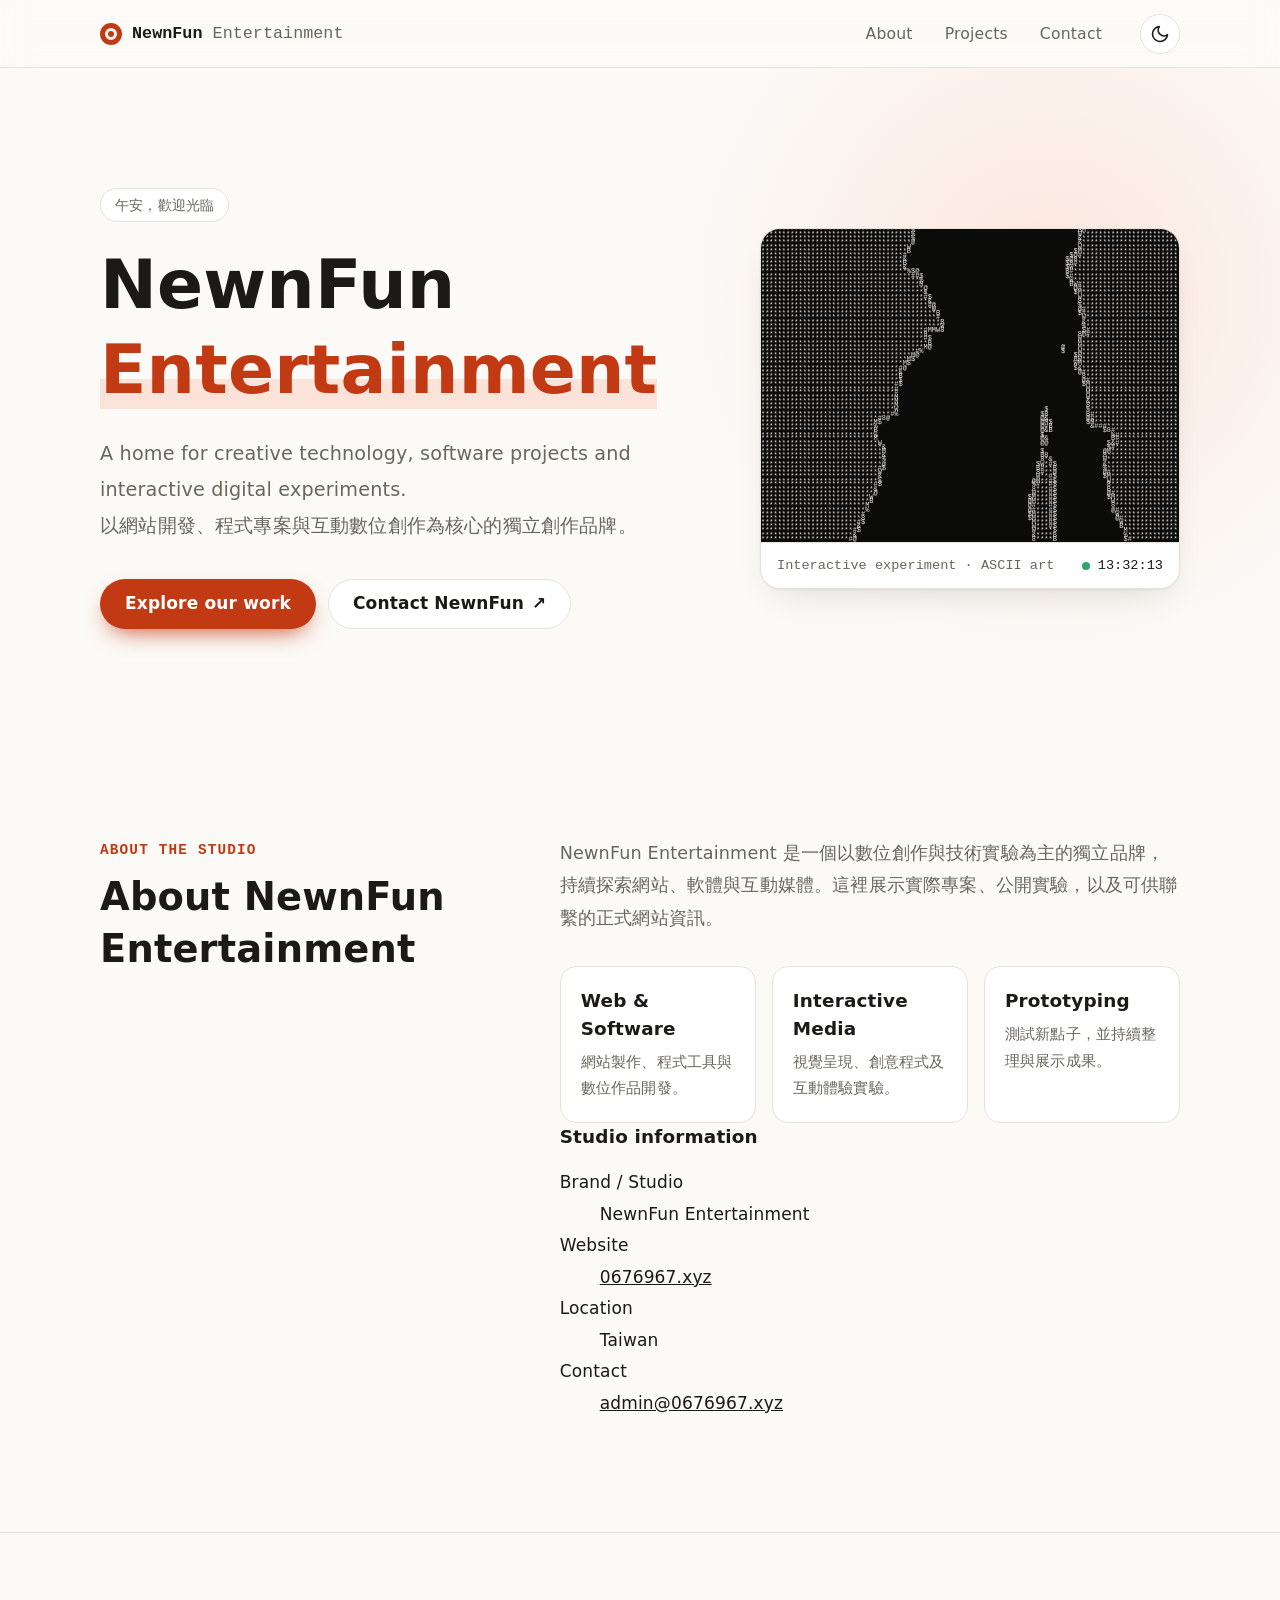
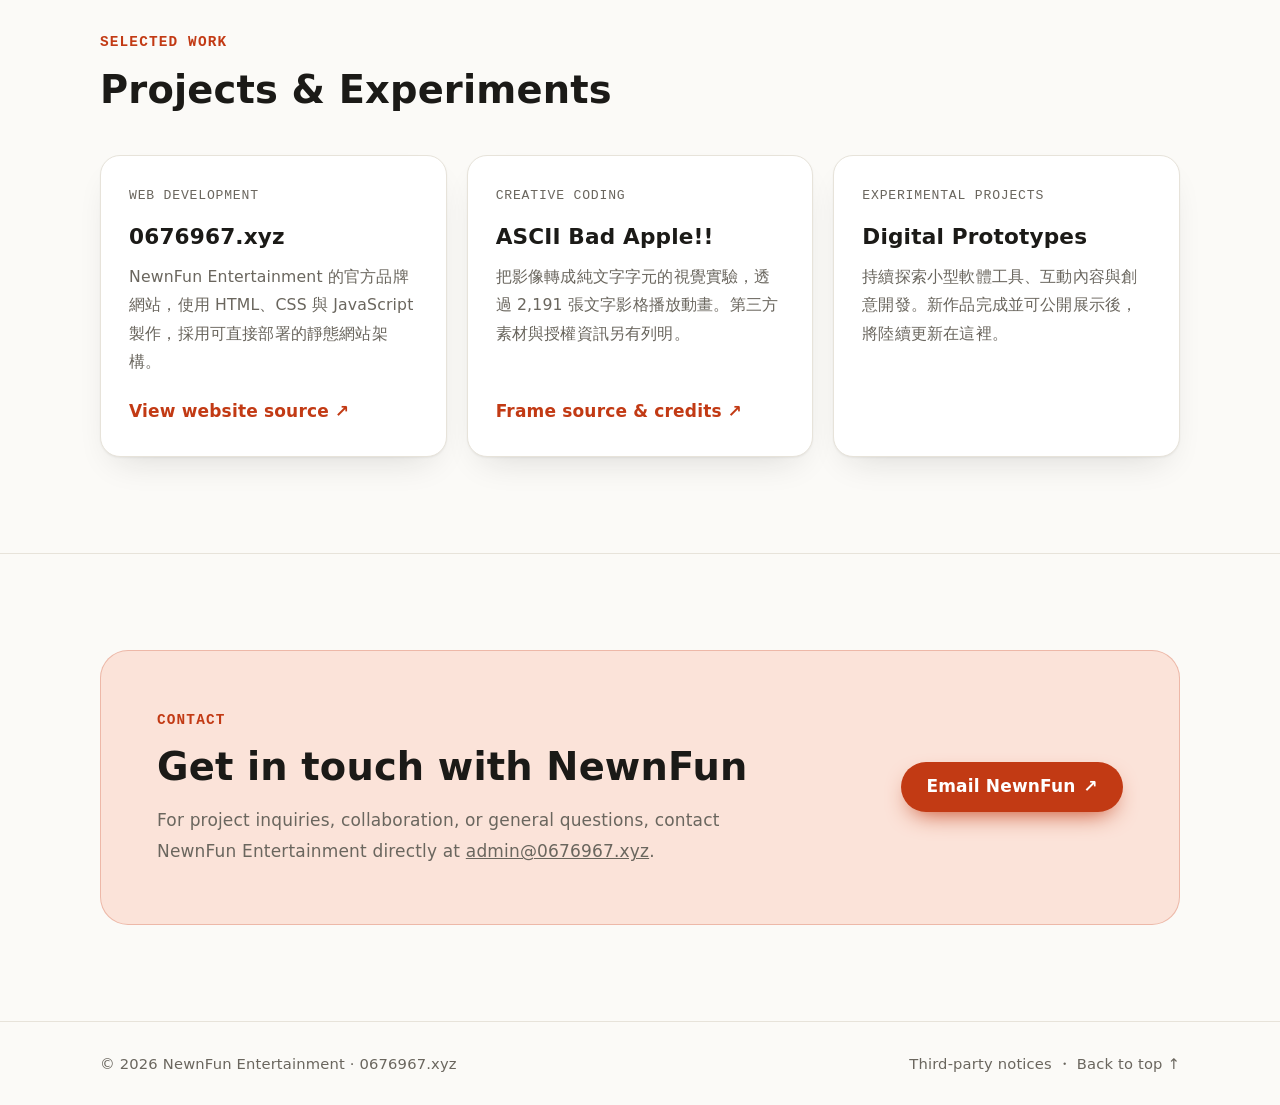
==== commit 61bdfadf: "Rebrand homepage for NewnFun Entertainment" ====
--- a/index.html
+++ b/index.html
@@ -3,22 +3,31 @@
 <head>
   <meta charset="UTF-8">
   <meta name="viewport" content="width=device-width, initial-scale=1">
-  <title>0676967.xyz｜個人網站</title>
-  <meta name="description" content="歡迎來到 0676967.xyz —— 我放作品、寫筆記、做小實驗的地方。">
-  <meta name="theme-color" content="#fbfaf7" media="(prefers-color-scheme: light)">
-  <meta name="theme-color" content="#12110f" media="(prefers-color-scheme: dark)">
-
+  <meta name="robots" content="index, follow">
+  <title>NewnFun Entertainment | Creative Technology & Digital Projects</title>
+  <meta name="description" content="NewnFun Entertainment is an independent creative-technology studio exploring websites, software, and interactive digital experiences. Contact: admin@0676967.xyz.">
+  <link rel="canonical" href="https://0676967.xyz/">
+  <meta name="theme-color" content="#fafbff" media="(prefers-color-scheme: light)">
+  <meta name="theme-color" content="#101626" media="(prefers-color-scheme: dark)">
   <meta property="og:type" content="website">
-  <meta property="og:locale" content="zh_TW">
-  <meta property="og:site_name" content="0676967.xyz">
-  <meta property="og:title" content="0676967.xyz｜個人網站">
-  <meta property="og:description" content="我放作品、寫筆記、做小實驗的地方。">
+  <meta property="og:locale" content="en_US">
+  <meta property="og:site_name" content="NewnFun Entertainment">
+  <meta property="og:title" content="NewnFun Entertainment | Creative Technology">
+  <meta property="og:description" content="Independent creative technology, websites, software projects and interactive experiments.">
   <meta property="og:url" content="https://0676967.xyz/">
-
+  <meta name="twitter:card" content="summary">
+  <script type="application/ld+json">
+    {
+      "@context": "https://schema.org",
+      "@type": "Organization",
+      "name": "NewnFun Entertainment",
+      "url": "https://0676967.xyz/",
+      "email": "admin@0676967.xyz",
+      "description": "Independent creative technology studio working on websites, software projects and interactive experiments."
+    }
+  </script>
   <link rel="icon" href="favicon.svg" type="image/svg+xml">
   <link rel="stylesheet" href="css/style.css">
-
-  <!-- 在畫面繪製前套用主題，避免深淺色閃爍 -->
   <script>
     (function () {
       var root = document.documentElement;
@@ -32,22 +41,19 @@
 </head>
 <body>
   <a class="skip-link" href="#main">跳到主要內容</a>
-
   <header class="site-header">
     <div class="wrap bar">
-      <a class="brand" href="#top" aria-label="0676967.xyz 回到頁首">
+      <a class="brand" href="#top" aria-label="NewnFun Entertainment homepage">
         <span class="brand-mark" aria-hidden="true"></span>
-        <span>0676967<span class="brand-tld">.xyz</span></span>
+        <span>NewnFun<span class="brand-tld"> Entertainment</span></span>
       </a>
-
       <nav aria-label="主要導覽">
         <ul class="nav-list">
-          <li><a href="#about">關於</a></li>
-          <li><a href="#projects">專案</a></li>
-          <li><a href="#contact">聯絡</a></li>
+          <li><a href="#about">About</a></li>
+          <li><a href="#projects">Projects</a></li>
+          <li><a href="#contact">Contact</a></li>
         </ul>
       </nav>
-
       <button class="theme-toggle" id="theme-toggle" type="button" aria-label="切換深色／淺色模式">
         <svg class="icon-sun" viewBox="0 0 24 24" width="20" height="20" fill="none" stroke="currentColor" stroke-width="2" stroke-linecap="round" aria-hidden="true">
           <circle cx="12" cy="12" r="4"/>
@@ -61,117 +67,107 @@
   </header>
 
   <main id="main">
-    <!-- 首頁主視覺 -->
-    <section class="hero" id="top">
+    <section class="hero" id="top" aria-labelledby="hero-title">
       <div class="wrap hero-grid">
         <div class="hero-copy">
-          <p class="eyebrow" id="greeting">歡迎光臨</p>
-          <h1>你好，這裡是我的<span class="mark">小天地</span></h1>
-          <p class="lead">0676967.xyz 是我放作品、寫筆記、做小實驗的地方。東西不多，但每一樣都是親手做的。</p>
+          <p class="eyebrow" id="greeting">Creative Technology · Taiwan</p>
+          <h1 id="hero-title">NewnFun <span class="mark">Entertainment</span></h1>
+          <p class="lead">A home for creative technology, software projects and interactive digital experiments.<br>以網站開發、程式專案與互動數位創作為核心的獨立創作品牌。</p>
           <div class="actions">
-            <a class="btn btn-primary" href="#projects">看看專案</a>
-            <a class="btn btn-ghost" href="https://github.com/Axoled-Student" target="_blank" rel="noopener noreferrer">
-              GitHub<span class="visually-hidden">（另開新視窗）</span>
-              <span aria-hidden="true">↗</span>
-            </a>
+            <a class="btn btn-primary" href="#projects">Explore our work</a>
+            <a class="btn btn-ghost" href="mailto:admin@0676967.xyz">Contact NewnFun <span aria-hidden="true">↗</span></a>
           </div>
         </div>
 
-        <aside class="card screen-card" aria-label="ASCII Bad Apple!! 動畫">
-          <div class="screen" id="screen" role="button" tabindex="0" aria-label="Bad Apple!! 的 ASCII 文字動畫，按一下可暫停或繼續">
+        <aside class="card screen-card" aria-label="Interactive ASCII art demonstration">
+          <div class="screen" id="screen" role="button" tabindex="0" aria-label="ASCII Bad Apple animation, press to pause or play">
             <pre class="frame" id="frame" aria-hidden="true"></pre>
             <p class="screen-msg" id="screen-msg" role="status">載入中…</p>
           </div>
           <div class="screen-foot">
-            <span>ASCII Bad Apple!!</span>
-            <span class="clock-mini" title="台北時間"><span class="dot" aria-hidden="true"></span><span id="clock">00:00:00</span></span>
+            <span>Interactive experiment · ASCII art</span>
+            <span class="clock-mini" title="Taiwan local time"><span class="dot" aria-hidden="true"></span><span id="clock">00:00:00</span></span>
           </div>
         </aside>
       </div>
     </section>
 
-    <!-- 關於 -->
     <section class="section" id="about" aria-labelledby="about-title">
       <div class="wrap split">
         <div class="section-head reveal">
-          <p class="kicker">關於</p>
-          <h2 id="about-title">關於這個地方</h2>
+          <p class="kicker">ABOUT THE STUDIO</p>
+          <h2 id="about-title">About NewnFun Entertainment</h2>
         </div>
         <div class="about-body reveal">
-          <p>這個網站沒有複雜的花樣：一個乾淨的空間，用來整理我做過的東西，也讓我把學到的事情記下來。</p>
+          <p>NewnFun Entertainment 是一個以數位創作與技術實驗為主的獨立品牌，持續探索網站、軟體與互動媒體。這裡展示實際專案、公開實驗，以及可供聯繫的正式網站資訊。</p>
           <ul class="feature-list">
             <li>
-              <h3>作品</h3>
-              <p>做好的、做到一半的，都會慢慢放上來。</p>
+              <h3>Web &amp; Software</h3>
+              <p>網站製作、程式工具與數位作品開發。</p>
             </li>
             <li>
-              <h3>筆記</h3>
-              <p>把學到的東西寫成自己看得懂的文字。</p>
+              <h3>Interactive Media</h3>
+              <p>視覺呈現、創意程式及互動體驗實驗。</p>
             </li>
             <li>
-              <h3>實驗</h3>
-              <p>不一定有用，但一定很好玩的小點子。</p>
+              <h3>Prototyping</h3>
+              <p>測試新點子，並持續整理與展示成果。</p>
             </li>
           </ul>
+          <div class="studio-details">
+            <h3>Studio information</h3>
+            <dl>
+              <div><dt>Brand / Studio</dt><dd>NewnFun Entertainment</dd></div>
+              <div><dt>Website</dt><dd><a href="https://0676967.xyz/">0676967.xyz</a></dd></div>
+              <div><dt>Location</dt><dd>Taiwan</dd></div>
+              <div><dt>Contact</dt><dd><a href="mailto:admin@0676967.xyz">admin@0676967.xyz</a></dd></div>
+            </dl>
+          </div>
         </div>
       </div>
     </section>
 
-    <!-- 專案 -->
     <section class="section" id="projects" aria-labelledby="projects-title">
       <div class="wrap">
         <div class="section-head reveal">
-          <p class="kicker">專案</p>
-          <h2 id="projects-title">我做的東西</h2>
+          <p class="kicker">SELECTED WORK</p>
+          <h2 id="projects-title">Projects &amp; Experiments</h2>
         </div>
-
         <ul class="project-grid">
           <li class="card project reveal">
-            <p class="project-meta">網站</p>
+            <p class="project-meta">WEB DEVELOPMENT</p>
             <h3>0676967.xyz</h3>
-            <p>就是你現在看到的這個網站。純 HTML、CSS 加上一點點 JavaScript，沒有框架，也不需要建置。</p>
+            <p>NewnFun Entertainment 的官方品牌網站，使用 HTML、CSS 與 JavaScript 製作，採用可直接部署的靜態網站架構。</p>
             <a class="text-link" href="https://github.com/Axoled-Student/0676967.xyz" target="_blank" rel="noopener noreferrer">
-              查看原始碼<span class="visually-hidden">（另開新視窗）</span>
-              <span aria-hidden="true">→</span>
+              View website source <span class="visually-hidden">（另開新視窗）</span><span aria-hidden="true">↗</span>
             </a>
           </li>
-
           <li class="card project reveal">
-            <p class="project-meta">GitHub</p>
-            <h3>更多作品</h3>
-            <p>其他的程式與實驗都放在 GitHub，歡迎隨意逛逛。</p>
-            <a class="text-link" href="https://github.com/Axoled-Student?tab=repositories" target="_blank" rel="noopener noreferrer">
-              瀏覽所有專案<span class="visually-hidden">（另開新視窗）</span>
-              <span aria-hidden="true">→</span>
+            <p class="project-meta">CREATIVE CODING</p>
+            <h3>ASCII Bad Apple!!</h3>
+            <p>把影像轉成純文字字元的視覺實驗，透過 2,191 張文字影格播放動畫。第三方素材與授權資訊另有列明。</p>
+            <a class="text-link" href="https://github.com/Sub0X/ASCII_Bad_Apple_Remastered" target="_blank" rel="noopener noreferrer">
+              Frame source &amp; credits <span class="visually-hidden">（另開新視窗）</span><span aria-hidden="true">↗</span>
             </a>
           </li>
-
           <li class="card project reveal">
-            <p class="project-meta">實驗</p>
-            <h3>ASCII Bad Apple!!</h3>
-            <p>首頁上正在自動播放的那個：把《Bad Apple!!》變成純文字字元，沒有影片檔，只有 2,191 張文字圖。</p>
-            <a class="text-link" href="https://github.com/Sub0X/ASCII_Bad_Apple_Remastered" target="_blank" rel="noopener noreferrer">
-              影格來源<span class="visually-hidden">（另開新視窗）</span>
-              <span aria-hidden="true">→</span>
-            </a>
+            <p class="project-meta">EXPERIMENTAL PROJECTS</p>
+            <h3>Digital Prototypes</h3>
+            <p>持續探索小型軟體工具、互動內容與創意開發。新作品完成並可公開展示後，將陸續更新在這裡。</p>
           </li>
         </ul>
       </div>
     </section>
 
-    <!-- 聯絡 -->
     <section class="section" id="contact" aria-labelledby="contact-title">
       <div class="wrap">
         <div class="contact-panel reveal">
           <div>
-            <p class="kicker">聯絡</p>
-            <h2 id="contact-title">想聊聊，或一起做點什麼？</h2>
-            <p>目前主要在 GitHub 活動。有想法、發現問題，或只是想打聲招呼，都歡迎過來留言。</p>
+            <p class="kicker">CONTACT</p>
+            <h2 id="contact-title">Get in touch with NewnFun</h2>
+            <p>For project inquiries, collaboration, or general questions, contact NewnFun Entertainment directly at <a href="mailto:admin@0676967.xyz">admin@0676967.xyz</a>.</p>
           </div>
-          <a class="btn btn-primary" href="https://github.com/Axoled-Student" target="_blank" rel="noopener noreferrer">
-            前往 GitHub<span class="visually-hidden">（另開新視窗）</span>
-            <span aria-hidden="true">↗</span>
-          </a>
+          <a class="btn btn-primary" href="mailto:admin@0676967.xyz">Email NewnFun <span aria-hidden="true">↗</span></a>
         </div>
       </div>
     </section>
@@ -179,11 +175,10 @@
 
   <footer class="site-footer">
     <div class="wrap foot">
-      <p>© 2026 0676967.xyz</p>
-      <p><a href="THIRD-PARTY-NOTICES.txt">第三方授權</a> ・ <a href="#top">回到頁首 ↑</a></p>
+      <p>© 2026 NewnFun Entertainment · 0676967.xyz</p>
+      <p><a href="THIRD-PARTY-NOTICES.txt">Third-party notices</a> ・ <a href="#top">Back to top ↑</a></p>
     </div>
   </footer>
-
   <script src="js/theme.js"></script>
   <script src="js/main.js"></script>
   <script src="js/bad-apple.js"></script>
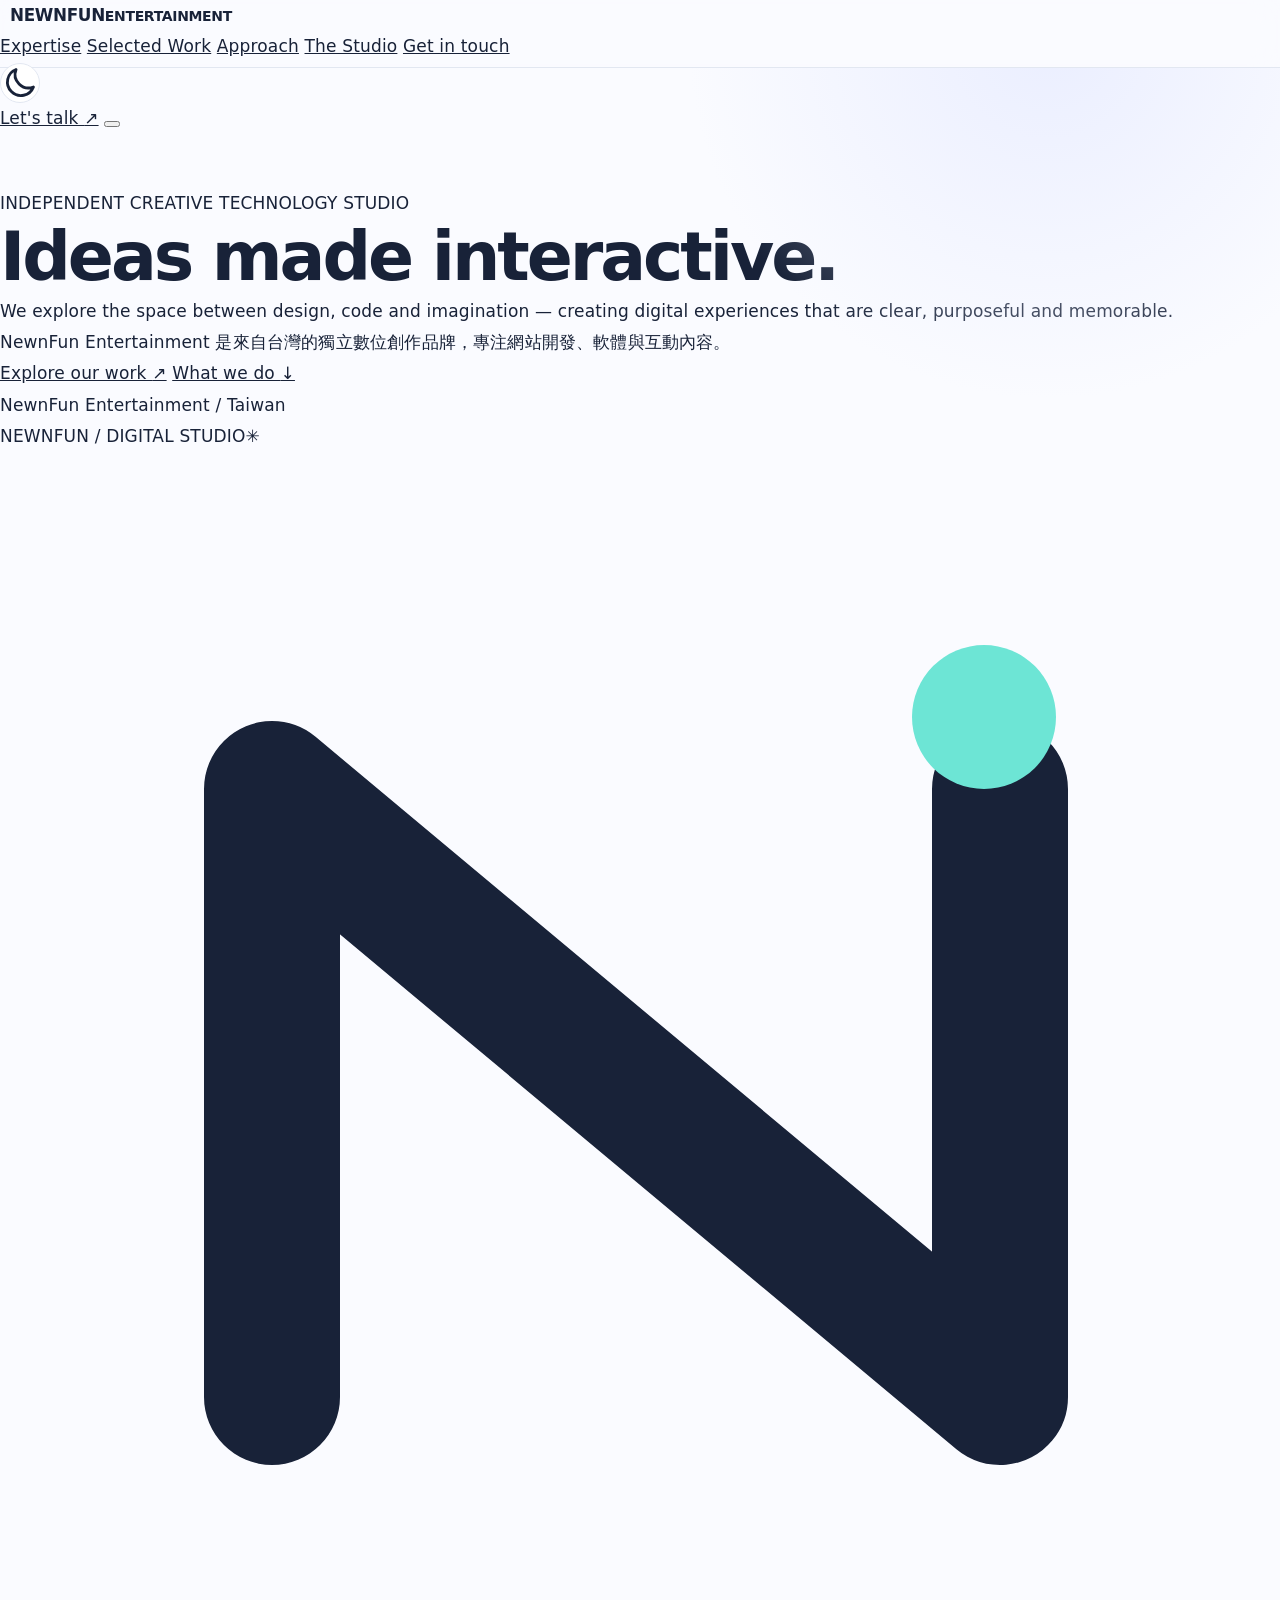
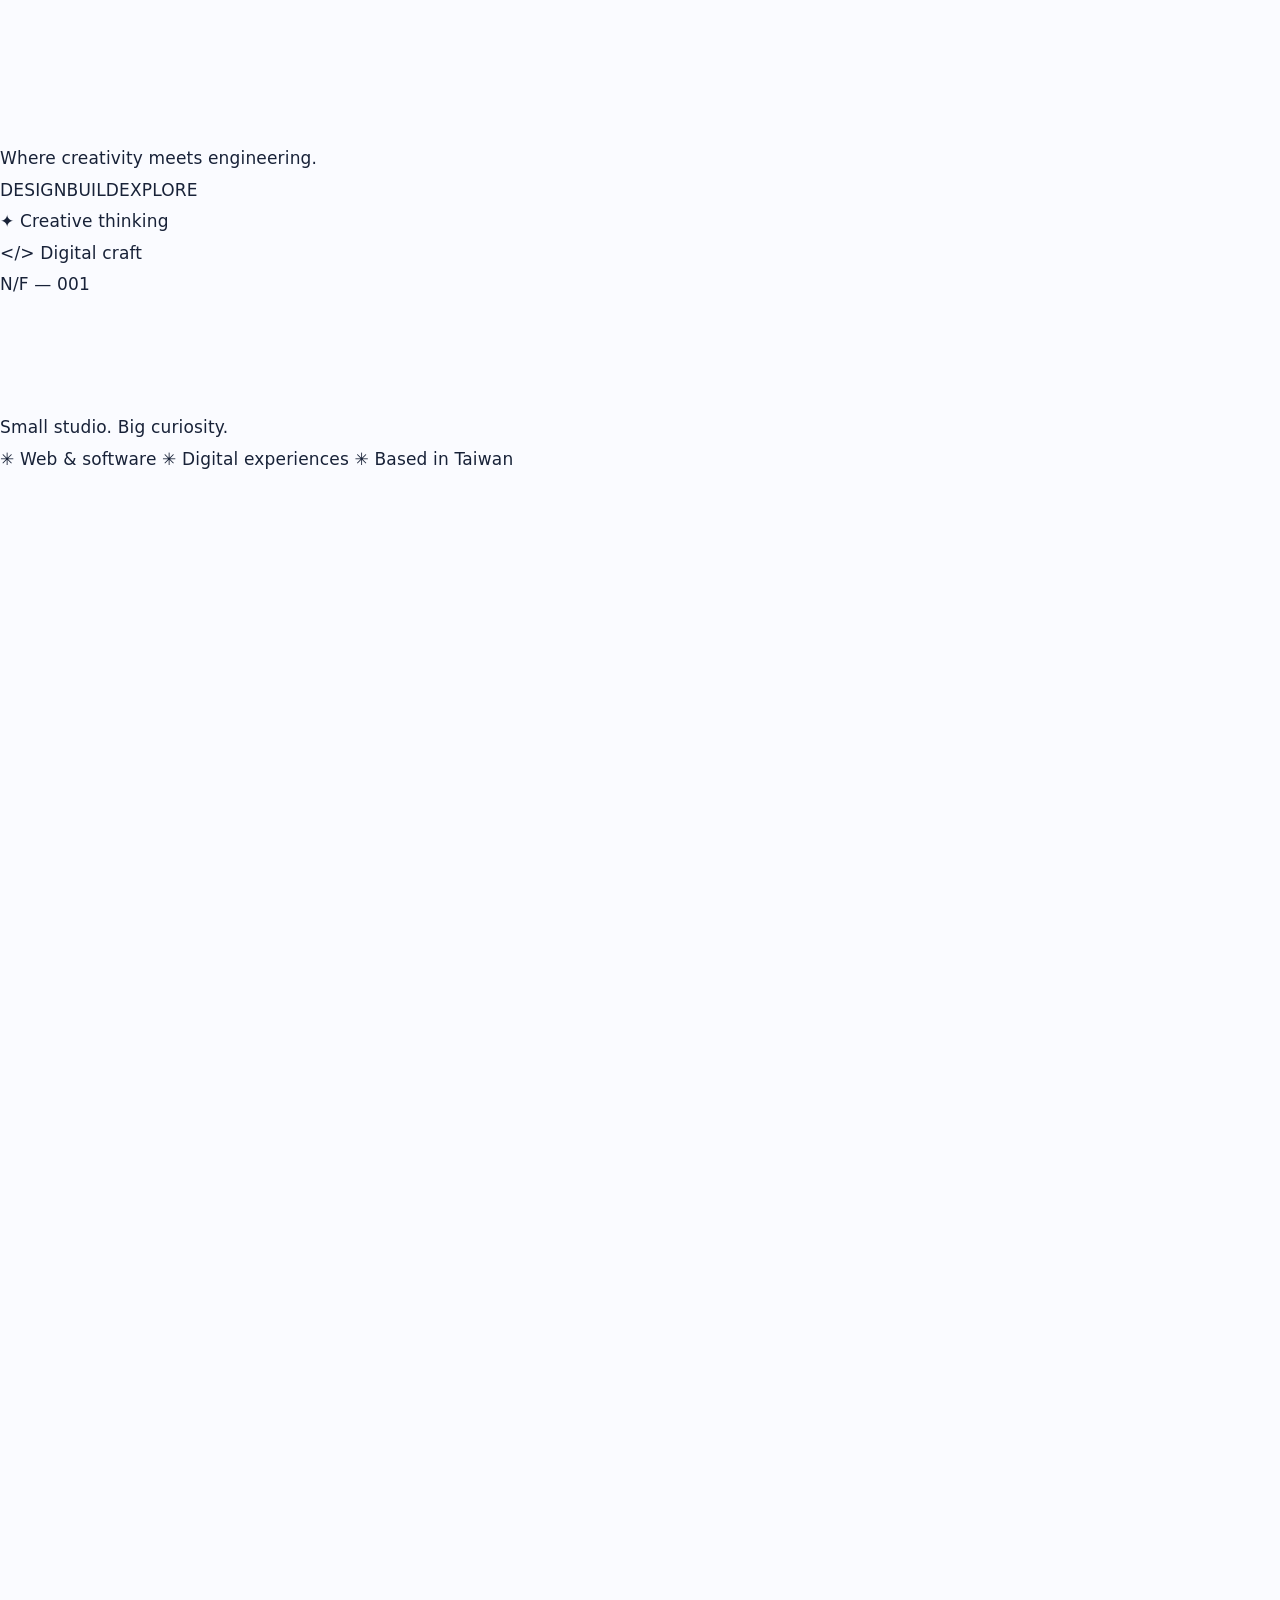
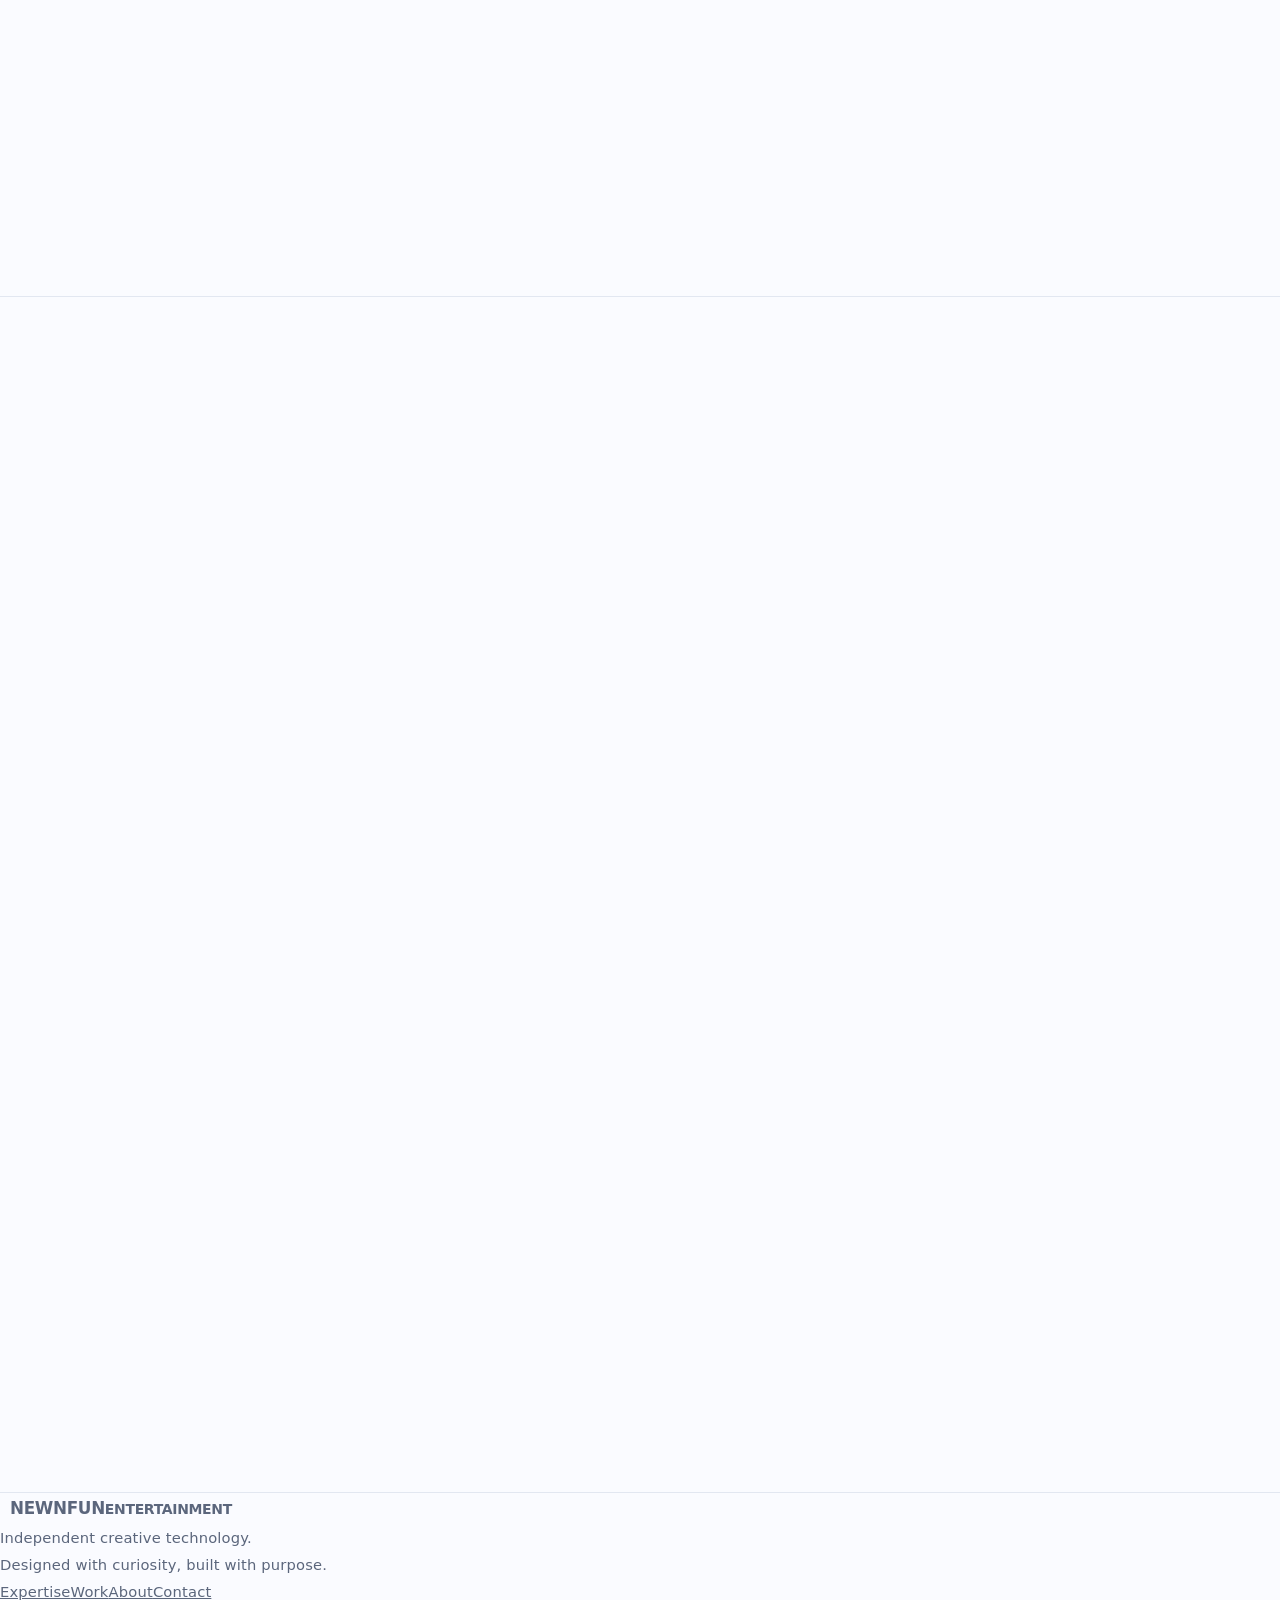
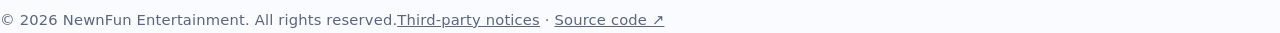
==== commit 2e89f398: "Redesign NewnFun homepage as polished digital studio site" ====
--- a/index.html
+++ b/index.html
@@ -1,183 +1,256 @@
 <!DOCTYPE html>
-<html lang="zh-TW">
+<html lang="en">
 <head>
   <meta charset="UTF-8">
   <meta name="viewport" content="width=device-width, initial-scale=1">
   <meta name="robots" content="index, follow">
-  <title>NewnFun Entertainment | Creative Technology & Digital Projects</title>
-  <meta name="description" content="NewnFun Entertainment is an independent creative-technology studio exploring websites, software, and interactive digital experiences. Contact: admin@0676967.xyz.">
+  <meta name="theme-color" content="#0b1327">
+  <title>NewnFun Entertainment — Creative Technology & Digital Experiences</title>
+  <meta name="description" content="NewnFun Entertainment is an independent creative technology studio based in Taiwan, exploring thoughtful websites, software development, and interactive digital experiences.">
   <link rel="canonical" href="https://0676967.xyz/">
-  <meta name="theme-color" content="#fafbff" media="(prefers-color-scheme: light)">
-  <meta name="theme-color" content="#101626" media="(prefers-color-scheme: dark)">
   <meta property="og:type" content="website">
+  <meta property="og:site_name" content="NewnFun Entertainment">
+  <meta property="og:title" content="NewnFun Entertainment — Ideas made interactive">
+  <meta property="og:description" content="Independent digital studio. Web development, software prototypes and creative technology. Based in Taiwan.">
+  <meta property="og:url" content="https://0676967.xyz/">
   <meta property="og:locale" content="en_US">
-  <meta property="og:site_name" content="NewnFun Entertainment">
-  <meta property="og:title" content="NewnFun Entertainment | Creative Technology">
-  <meta property="og:description" content="Independent creative technology, websites, software projects and interactive experiments.">
-  <meta property="og:url" content="https://0676967.xyz/">
   <meta name="twitter:card" content="summary">
+  <link rel="icon" href="favicon.svg" type="image/svg+xml">
+  <link rel="preconnect" href="https://fonts.googleapis.com">
+  <link rel="preconnect" href="https://fonts.gstatic.com" crossorigin>
+  <link href="https://fonts.googleapis.com/css2?family=DM+Sans:wght@400;500;600;700;800&family=Space+Grotesk:wght@400;500;600;700&display=swap" rel="stylesheet">
+  <link rel="stylesheet" href="css/style.css">
   <script type="application/ld+json">
-    {
-      "@context": "https://schema.org",
-      "@type": "Organization",
-      "name": "NewnFun Entertainment",
-      "url": "https://0676967.xyz/",
-      "email": "admin@0676967.xyz",
-      "description": "Independent creative technology studio working on websites, software projects and interactive experiments."
-    }
+  {
+    "@context": "https://schema.org",
+    "@type": "Organization",
+    "name": "NewnFun Entertainment",
+    "url": "https://0676967.xyz/",
+    "email": "admin@0676967.xyz",
+    "description": "Independent creative technology studio working on websites, software projects and interactive digital experiences.",
+    "location": { "@type": "Place", "address": { "@type": "PostalAddress", "addressCountry": "TW" } },
+    "sameAs": ["https://github.com/Axoled-Student/0676967.xyz"]
+  }
   </script>
-  <link rel="icon" href="favicon.svg" type="image/svg+xml">
-  <link rel="stylesheet" href="css/style.css">
   <script>
     (function () {
-      var root = document.documentElement;
-      root.classList.add("js");
+      document.documentElement.classList.add("js");
       try {
-        var saved = localStorage.getItem("theme");
-        if (saved === "light" || saved === "dark") root.dataset.theme = saved;
-      } catch (e) {}
+        var theme = localStorage.getItem("theme");
+        if (theme === "light" || theme === "dark") document.documentElement.dataset.theme = theme;
+      } catch (_) {}
     })();
   </script>
 </head>
 <body>
-  <a class="skip-link" href="#main">跳到主要內容</a>
-  <header class="site-header">
-    <div class="wrap bar">
-      <a class="brand" href="#top" aria-label="NewnFun Entertainment homepage">
-        <span class="brand-mark" aria-hidden="true"></span>
-        <span>NewnFun<span class="brand-tld"> Entertainment</span></span>
+  <a class="skip-link" href="#main">Skip to content</a>
+
+  <header class="site-header" id="top">
+    <div class="container nav-shell">
+      <a class="brand" href="#top" aria-label="NewnFun Entertainment, home">
+        <span class="brand-icon" aria-hidden="true"><svg viewBox="0 0 40 40" fill="none"><path d="M11 29V11l18 18V11" stroke="currentColor" stroke-width="4.5" stroke-linecap="round" stroke-linejoin="round"/><circle cx="29.5" cy="10.5" r="3" fill="#6DE5D5"/></svg></span>
+        <span class="brand-type"><strong>NEWNFUN</strong><small>ENTERTAINMENT</small></span>
       </a>
-      <nav aria-label="主要導覽">
-        <ul class="nav-list">
-          <li><a href="#about">About</a></li>
-          <li><a href="#projects">Projects</a></li>
-          <li><a href="#contact">Contact</a></li>
-        </ul>
+      <nav class="nav-panel" id="site-nav" aria-label="Main navigation">
+        <a href="#services">Expertise</a>
+        <a href="#work">Selected Work</a>
+        <a href="#approach">Approach</a>
+        <a href="#studio">The Studio</a>
+        <a class="mobile-contact" href="#contact">Get in touch</a>
       </nav>
-      <button class="theme-toggle" id="theme-toggle" type="button" aria-label="切換深色／淺色模式">
-        <svg class="icon-sun" viewBox="0 0 24 24" width="20" height="20" fill="none" stroke="currentColor" stroke-width="2" stroke-linecap="round" aria-hidden="true">
-          <circle cx="12" cy="12" r="4"/>
-          <path d="M12 2v2M12 20v2M4.9 4.9l1.4 1.4M17.7 17.7l1.4 1.4M2 12h2M20 12h2M4.9 19.1l1.4-1.4M17.7 6.3l1.4-1.4"/>
-        </svg>
-        <svg class="icon-moon" viewBox="0 0 24 24" width="20" height="20" fill="none" stroke="currentColor" stroke-width="2" stroke-linecap="round" stroke-linejoin="round" aria-hidden="true">
-          <path d="M21 12.8A9 9 0 1 1 11.2 3a7 7 0 0 0 9.8 9.8z"/>
-        </svg>
-      </button>
+      <div class="nav-actions">
+        <button class="theme-toggle" id="theme-toggle" type="button" aria-label="Toggle color theme" title="Toggle color theme">
+          <svg class="icon-moon" viewBox="0 0 24 24" fill="none" stroke="currentColor" stroke-width="1.8" stroke-linecap="round" stroke-linejoin="round" aria-hidden="true"><path d="M20.5 14.5A8.5 8.5 0 0 1 9.5 3.5a8.5 8.5 0 1 0 11 11Z"/></svg>
+          <svg class="icon-sun" viewBox="0 0 24 24" fill="none" stroke="currentColor" stroke-width="1.8" stroke-linecap="round" aria-hidden="true"><circle cx="12" cy="12" r="4"/><path d="M12 2v2m0 16v2M2 12h2m16 0h2M4.9 4.9l1.4 1.4m11.4 11.4 1.4 1.4m0-14.2-1.4 1.4M6.3 17.7l-1.4 1.4"/></svg>
+        </button>
+        <a class="nav-cta" href="#contact">Let's talk <span aria-hidden="true">↗</span></a>
+        <button class="menu-toggle" id="menu-toggle" type="button" aria-controls="site-nav" aria-expanded="false" aria-label="Open menu"><span></span><span></span><span></span></button>
+      </div>
     </div>
   </header>
 
   <main id="main">
-    <section class="hero" id="top" aria-labelledby="hero-title">
-      <div class="wrap hero-grid">
-        <div class="hero-copy">
-          <p class="eyebrow" id="greeting">Creative Technology · Taiwan</p>
-          <h1 id="hero-title">NewnFun <span class="mark">Entertainment</span></h1>
-          <p class="lead">A home for creative technology, software projects and interactive digital experiments.<br>以網站開發、程式專案與互動數位創作為核心的獨立創作品牌。</p>
-          <div class="actions">
-            <a class="btn btn-primary" href="#projects">Explore our work</a>
-            <a class="btn btn-ghost" href="mailto:admin@0676967.xyz">Contact NewnFun <span aria-hidden="true">↗</span></a>
-          </div>
-        </div>
-
-        <aside class="card screen-card" aria-label="Interactive ASCII art demonstration">
-          <div class="screen" id="screen" role="button" tabindex="0" aria-label="ASCII Bad Apple animation, press to pause or play">
-            <pre class="frame" id="frame" aria-hidden="true"></pre>
-            <p class="screen-msg" id="screen-msg" role="status">載入中…</p>
-          </div>
-          <div class="screen-foot">
-            <span>Interactive experiment · ASCII art</span>
-            <span class="clock-mini" title="Taiwan local time"><span class="dot" aria-hidden="true"></span><span id="clock">00:00:00</span></span>
-          </div>
+    <section class="hero" aria-labelledby="hero-title">
+      <div class="hero-grid-lines" aria-hidden="true"></div>
+      <div class="container hero-layout">
+        <div class="hero-content">
+          <p class="hero-eyebrow"><span class="signal-dot" aria-hidden="true"></span> INDEPENDENT CREATIVE TECHNOLOGY STUDIO</p>
+          <h1 id="hero-title">Ideas made <span>interactive.</span></h1>
+          <p class="hero-intro">We explore the space between design, code and imagination — creating digital experiences that are clear, purposeful and memorable.</p>
+          <p class="hero-sub" lang="zh-Hant">NewnFun Entertainment 是來自台灣的獨立數位創作品牌，專注網站開發、軟體與互動內容。</p>
+          <div class="hero-actions">
+            <a class="button button-accent" href="#work">Explore our work <span aria-hidden="true">↗</span></a>
+            <a class="button button-outline" href="#services">What we do <span aria-hidden="true">↓</span></a>
+          </div>
+          <div class="hero-note"><span class="line"></span><span>NewnFun Entertainment <span class="note-separator">/</span> Taiwan</span></div>
+        </div>
+        <div class="hero-art" aria-label="Abstract illustration of NewnFun's digital design practice">
+          <div class="art-glow" aria-hidden="true"></div>
+          <div class="art-orbit art-orbit-outer" aria-hidden="true"></div>
+          <div class="art-orbit art-orbit-inner" aria-hidden="true"></div>
+          <div class="art-main">
+            <div class="art-topbar"><span class="art-top-brand"><span class="art-small-dot"></span> NEWNFUN / DIGITAL STUDIO</span><span class="art-plus">✳</span></div>
+            <div class="art-center">
+              <div class="art-symbol" aria-hidden="true"><svg viewBox="0 0 160 160" fill="none"><path d="M34 118V42l91 76V42" stroke="currentColor" stroke-width="17" stroke-linejoin="round" stroke-linecap="round"/><circle cx="123" cy="33" r="9" fill="#6DE5D5"/></svg></div>
+              <span class="art-label">Where creativity meets engineering.</span>
+            </div>
+            <div class="art-bottom"><span>DESIGN</span><span class="art-progress"></span><span>BUILD</span><span class="art-progress"></span><span>EXPLORE</span></div>
+          </div>
+          <div class="art-tag art-tag-a"><span class="tag-spark" aria-hidden="true">✦</span> Creative thinking</div>
+          <div class="art-tag art-tag-b"><span class="tag-code" aria-hidden="true">&lt;/&gt;</span> Digital craft</div>
+          <div class="art-index" aria-hidden="true">N/F — 001</div>
+        </div>
+      </div>
+    </section>
+
+    <section class="positioning" aria-label="Studio at a glance">
+      <div class="container positioning-inner">
+        <span class="positioning-lead">Small studio. Big curiosity.</span>
+        <div class="positioning-items">
+          <span><span class="mini-star" aria-hidden="true">✳</span> Web &amp; software</span>
+          <span><span class="mini-star" aria-hidden="true">✳</span> Digital experiences</span>
+          <span><span class="mini-star" aria-hidden="true">✳</span> Based in Taiwan</span>
+        </div>
+      </div>
+    </section>
+
+    <section class="section services-section" id="services" aria-labelledby="services-title">
+      <div class="container">
+        <div class="section-heading reveal">
+          <div>
+            <p class="eyebrow eyebrow-blue">01 / WHAT WE DO</p>
+            <h2 id="services-title">Built with purpose.<br><span class="heading-muted">Driven by curiosity.</span></h2>
+          </div>
+          <p class="section-intro">From first ideas to working prototypes, our focus is on thoughtfully crafted digital work.</p>
+        </div>
+        <div class="services-grid">
+          <article class="service-card reveal">
+            <div class="service-top"><span class="service-no">01</span><div class="service-icon" aria-hidden="true"><svg viewBox="0 0 48 48" fill="none"><rect x="5" y="10" width="38" height="27" rx="4" stroke="currentColor" stroke-width="2.3"/><path d="M5 18h38M11 14h1M16 14h1" stroke="currentColor" stroke-width="2.3" stroke-linecap="round"/><path d="m17 26-4 4 4 4m14-8 4 4-4 4" stroke="currentColor" stroke-width="2.3" stroke-linecap="round" stroke-linejoin="round"/></svg></div></div>
+            <h3>Web Experiences</h3>
+            <p>Responsive websites, accessible interfaces and clean front-end engineering that put usability first.</p>
+            <span class="service-foot">Design systems <span>·</span> Web development</span>
+          </article>
+          <article class="service-card reveal">
+            <div class="service-top"><span class="service-no">02</span><div class="service-icon" aria-hidden="true"><svg viewBox="0 0 48 48" fill="none"><rect x="12" y="12" width="24" height="24" rx="4" stroke="currentColor" stroke-width="2.3"/><path d="M19 5v7m10-7v7m-10 24v7m10-7v7M5 19h7m-7 10h7m24-10h7m-7 10h7" stroke="currentColor" stroke-width="2.3" stroke-linecap="round"/><path d="m20 20-4 4 4 4m8-8 4 4-4 4" stroke="currentColor" stroke-width="2" stroke-linecap="round" stroke-linejoin="round"/></svg></div></div>
+            <h3>Software &amp; Tools</h3>
+            <p>Practical experiments, lightweight applications and prototypes designed to turn an idea into something useful.</p>
+            <span class="service-foot">Prototyping <span>·</span> Development</span>
+          </article>
+          <article class="service-card reveal">
+            <div class="service-top"><span class="service-no">03</span><div class="service-icon" aria-hidden="true"><svg viewBox="0 0 48 48" fill="none"><circle cx="24" cy="24" r="16" stroke="currentColor" stroke-width="2.3"/><path d="M24 8v32M8 24h32M12.5 12.5l23 23m0-23-23 23" stroke="currentColor" stroke-width="1.8" stroke-linecap="round"/><circle cx="24" cy="24" r="6" fill="currentColor"/></svg></div></div>
+            <h3>Creative Technology</h3>
+            <p>Interactive media, creative coding and digital concepts that explore new ways to engage with technology.</p>
+            <span class="service-foot">Creative coding <span>·</span> Interactive media</span>
+          </article>
+        </div>
+      </div>
+    </section>
+
+    <section class="section work-section" id="work" aria-labelledby="work-title">
+      <div class="container">
+        <div class="section-heading section-heading-light reveal">
+          <div>
+            <p class="eyebrow eyebrow-mint">02 / SELECTED WORK</p>
+            <h2 id="work-title">What we've been <span class="mint-word">making.</span></h2>
+          </div>
+          <p class="section-intro">A selection of real projects and experiments. No stock case studies, no made-up client work.</p>
+        </div>
+        <div class="work-grid">
+          <article class="work-card reveal">
+            <div class="work-media browser-preview">
+              <div class="preview-window" aria-hidden="true">
+                <div class="preview-toolbar"><span class="traffic"><i></i><i></i><i></i></span><span>0676967.xyz</span><span>↗</span></div>
+                <div class="preview-content"><div class="preview-symbol">N<span>.</span></div><small>NEWNFUN ENTERTAINMENT</small><strong>Ideas made<br>interactive<span>.</span></strong><span class="preview-button">Explore the studio ↗</span></div>
+              </div>
+              <span class="media-label">01 / WEB EXPERIENCE</span>
+            </div>
+            <div class="work-description"><div><span class="work-type">Identity &amp; web design</span><h3>NewnFun website</h3><p>The site you're on — an original, responsive brand presence built with HTML, CSS and JavaScript.</p></div><a href="https://github.com/Axoled-Student/0676967.xyz" target="_blank" rel="noopener noreferrer" aria-label="View NewnFun website source on GitHub" class="project-arrow">↗</a></div>
+          </article>
+          <article class="work-card reveal">
+            <div class="work-media code-preview">
+              <div class="demo-label"><span class="signal-dot" aria-hidden="true"></span> LIVE INTERACTIVE EXPERIMENT</div>
+              <div class="ascii-screen" id="screen" role="button" tabindex="0" aria-label="ASCII Bad Apple animation: press to pause or play">
+                <pre class="frame" id="frame" aria-hidden="true"></pre>
+                <p class="screen-msg" id="screen-msg" role="status">Loading interactive demo…</p>
+              </div>
+              <div class="demo-foot"><span>ASCII / 2,191 frames</span><span>CLICK TO PAUSE ↗</span></div>
+              <span class="media-label">02 / CREATIVE CODING</span>
+            </div>
+            <div class="work-description"><div><span class="work-type">Creative coding &amp; media</span><h3>ASCII animation study</h3><p>An animated visual experiment rendered with text characters. Based on credited third-party frames.</p></div><a href="https://github.com/Sub0X/ASCII_Bad_Apple_Remastered" target="_blank" rel="noopener noreferrer" aria-label="View credits and source for ASCII animation" class="project-arrow">↗</a></div>
+          </article>
+        </div>
+        <div class="work-bottom reveal">
+          <span>More open development work is available in the public repository.</span>
+          <a href="https://github.com/Axoled-Student?tab=repositories" target="_blank" rel="noopener noreferrer" class="inline-link">View GitHub projects <span aria-hidden="true">↗</span></a>
+        </div>
+      </div>
+    </section>
+
+    <section class="section approach-section" id="approach" aria-labelledby="approach-title">
+      <div class="container">
+        <div class="section-heading reveal">
+          <div>
+            <p class="eyebrow eyebrow-blue">03 / OUR APPROACH</p>
+            <h2 id="approach-title">Good digital work<br><span class="heading-muted">starts with a clear idea.</span></h2>
+          </div>
+          <p class="section-intro">A simple, practical way of thinking about projects — from understanding the problem to refining the details.</p>
+        </div>
+        <div class="approach-grid">
+          <div class="approach-item reveal"><span class="approach-number">01</span><div class="approach-rule"></div><h3>Understand</h3><p>Start with the idea, audience and what the experience should achieve.</p></div>
+          <div class="approach-item reveal"><span class="approach-number">02</span><div class="approach-rule"></div><h3>Design</h3><p>Shape an intuitive direction with thoughtful visuals and interactions.</p></div>
+          <div class="approach-item reveal"><span class="approach-number">03</span><div class="approach-rule"></div><h3>Build</h3><p>Translate concepts into working, responsive digital experiences.</p></div>
+          <div class="approach-item reveal"><span class="approach-number">04</span><div class="approach-rule"></div><h3>Refine</h3><p>Test, simplify and improve the details that matter most.</p></div>
+        </div>
+      </div>
+    </section>
+
+    <section class="section studio-section" id="studio" aria-labelledby="studio-title">
+      <div class="container studio-layout">
+        <div class="studio-copy reveal">
+          <p class="eyebrow eyebrow-blue">04 / THE STUDIO</p>
+          <h2 id="studio-title">Independent by design.<br><span class="heading-muted">Curious by nature.</span></h2>
+          <p>NewnFun Entertainment is an independent creative technology studio based in Taiwan. It is a home for exploring the intersection of software development, thoughtful design and digital storytelling.</p>
+          <p lang="zh-Hant">我們相信好的數位作品不只要能運作，更應該清楚、易用，並具備自己的個性。從網站到互動實驗，每個專案都是持續學習與實作的成果。</p>
+          <a href="#contact" class="inline-link">Connect with NewnFun <span aria-hidden="true">↗</span></a>
+        </div>
+        <aside class="studio-card reveal" aria-labelledby="studio-info-title">
+          <div class="studio-card-top"><span class="studio-mono">N.</span><span>STUDIO PROFILE <span class="circle-accent">●</span></span></div>
+          <h3 id="studio-info-title">NewnFun<br>Entertainment</h3>
+          <dl class="company-details">
+            <div><dt>Brand</dt><dd>NewnFun Entertainment</dd></div>
+            <div><dt>Focus</dt><dd>Web · Software · Interactive Media</dd></div>
+            <div><dt>Location</dt><dd>Taiwan</dd></div>
+            <div><dt>Website</dt><dd><a href="https://0676967.xyz/">0676967.xyz <span aria-hidden="true">↗</span></a></dd></div>
+            <div><dt>Contact</dt><dd><a href="mailto:admin@0676967.xyz">admin@0676967.xyz <span aria-hidden="true">↗</span></a></dd></div>
+          </dl>
         </aside>
       </div>
     </section>
 
-    <section class="section" id="about" aria-labelledby="about-title">
-      <div class="wrap split">
-        <div class="section-head reveal">
-          <p class="kicker">ABOUT THE STUDIO</p>
-          <h2 id="about-title">About NewnFun Entertainment</h2>
-        </div>
-        <div class="about-body reveal">
-          <p>NewnFun Entertainment 是一個以數位創作與技術實驗為主的獨立品牌，持續探索網站、軟體與互動媒體。這裡展示實際專案、公開實驗，以及可供聯繫的正式網站資訊。</p>
-          <ul class="feature-list">
-            <li>
-              <h3>Web &amp; Software</h3>
-              <p>網站製作、程式工具與數位作品開發。</p>
-            </li>
-            <li>
-              <h3>Interactive Media</h3>
-              <p>視覺呈現、創意程式及互動體驗實驗。</p>
-            </li>
-            <li>
-              <h3>Prototyping</h3>
-              <p>測試新點子，並持續整理與展示成果。</p>
-            </li>
-          </ul>
-          <div class="studio-details">
-            <h3>Studio information</h3>
-            <dl>
-              <div><dt>Brand / Studio</dt><dd>NewnFun Entertainment</dd></div>
-              <div><dt>Website</dt><dd><a href="https://0676967.xyz/">0676967.xyz</a></dd></div>
-              <div><dt>Location</dt><dd>Taiwan</dd></div>
-              <div><dt>Contact</dt><dd><a href="mailto:admin@0676967.xyz">admin@0676967.xyz</a></dd></div>
-            </dl>
-          </div>
-        </div>
-      </div>
-    </section>
-
-    <section class="section" id="projects" aria-labelledby="projects-title">
-      <div class="wrap">
-        <div class="section-head reveal">
-          <p class="kicker">SELECTED WORK</p>
-          <h2 id="projects-title">Projects &amp; Experiments</h2>
-        </div>
-        <ul class="project-grid">
-          <li class="card project reveal">
-            <p class="project-meta">WEB DEVELOPMENT</p>
-            <h3>0676967.xyz</h3>
-            <p>NewnFun Entertainment 的官方品牌網站，使用 HTML、CSS 與 JavaScript 製作，採用可直接部署的靜態網站架構。</p>
-            <a class="text-link" href="https://github.com/Axoled-Student/0676967.xyz" target="_blank" rel="noopener noreferrer">
-              View website source <span class="visually-hidden">（另開新視窗）</span><span aria-hidden="true">↗</span>
-            </a>
-          </li>
-          <li class="card project reveal">
-            <p class="project-meta">CREATIVE CODING</p>
-            <h3>ASCII Bad Apple!!</h3>
-            <p>把影像轉成純文字字元的視覺實驗，透過 2,191 張文字影格播放動畫。第三方素材與授權資訊另有列明。</p>
-            <a class="text-link" href="https://github.com/Sub0X/ASCII_Bad_Apple_Remastered" target="_blank" rel="noopener noreferrer">
-              Frame source &amp; credits <span class="visually-hidden">（另開新視窗）</span><span aria-hidden="true">↗</span>
-            </a>
-          </li>
-          <li class="card project reveal">
-            <p class="project-meta">EXPERIMENTAL PROJECTS</p>
-            <h3>Digital Prototypes</h3>
-            <p>持續探索小型軟體工具、互動內容與創意開發。新作品完成並可公開展示後，將陸續更新在這裡。</p>
-          </li>
-        </ul>
-      </div>
-    </section>
-
-    <section class="section" id="contact" aria-labelledby="contact-title">
-      <div class="wrap">
-        <div class="contact-panel reveal">
-          <div>
-            <p class="kicker">CONTACT</p>
-            <h2 id="contact-title">Get in touch with NewnFun</h2>
-            <p>For project inquiries, collaboration, or general questions, contact NewnFun Entertainment directly at <a href="mailto:admin@0676967.xyz">admin@0676967.xyz</a>.</p>
-          </div>
-          <a class="btn btn-primary" href="mailto:admin@0676967.xyz">Email NewnFun <span aria-hidden="true">↗</span></a>
-        </div>
+    <section class="contact-section" id="contact" aria-labelledby="contact-title">
+      <div class="container contact-layout">
+        <div class="contact-glow" aria-hidden="true"></div>
+        <div class="contact-copy reveal">
+          <p class="eyebrow eyebrow-mint">05 / GET IN TOUCH</p>
+          <h2 id="contact-title">Have an idea?<br><span>Let's make it real.</span></h2>
+          <p>For questions, creative projects and potential collaborations, reach NewnFun Entertainment directly by email.</p>
+          <a class="button button-accent contact-button" href="mailto:admin@0676967.xyz?subject=Project%20inquiry%20-%20NewnFun%20Entertainment">Start a conversation <span aria-hidden="true">↗</span></a>
+        </div>
+        <div class="contact-aside reveal"><span class="contact-detail-label">DIRECT CONTACT</span><a href="mailto:admin@0676967.xyz">admin@0676967.xyz <span aria-hidden="true">↗</span></a><span class="contact-detail-label">LOCATION</span><p>Taiwan</p></div>
       </div>
     </section>
   </main>
 
   <footer class="site-footer">
-    <div class="wrap foot">
-      <p>© 2026 NewnFun Entertainment · 0676967.xyz</p>
-      <p><a href="THIRD-PARTY-NOTICES.txt">Third-party notices</a> ・ <a href="#top">Back to top ↑</a></p>
+    <div class="container footer-top">
+      <a class="brand footer-brand" href="#top" aria-label="NewnFun Entertainment home">
+        <span class="brand-icon" aria-hidden="true"><svg viewBox="0 0 40 40" fill="none"><path d="M11 29V11l18 18V11" stroke="currentColor" stroke-width="4.5" stroke-linecap="round" stroke-linejoin="round"/><circle cx="29.5" cy="10.5" r="3" fill="#6DE5D5"/></svg></span>
+        <span class="brand-type"><strong>NEWNFUN</strong><small>ENTERTAINMENT</small></span>
+      </a>
+      <p>Independent creative technology.<br>Designed with curiosity, built with purpose.</p>
+      <nav aria-label="Footer navigation"><a href="#services">Expertise</a><a href="#work">Work</a><a href="#studio">About</a><a href="#contact">Contact</a></nav>
     </div>
+    <div class="container footer-bottom"><span>© <span id="year">2026</span> NewnFun Entertainment. All rights reserved.</span><span><a href="THIRD-PARTY-NOTICES.txt">Third-party notices</a><span class="footer-separator"> · </span><a href="https://github.com/Axoled-Student/0676967.xyz" target="_blank" rel="noopener noreferrer">Source code ↗</a></span></div>
   </footer>
   <script src="js/theme.js"></script>
   <script src="js/main.js"></script>
--- a/css/style.css
+++ b/css/style.css
@@ -1,13 +1,13 @@
 /* ---------- 設計變數 ---------- */
 :root {
-  --bg: #fbfaf7;
+  --bg: #fafbff;
   --surface: #ffffff;
-  --ink: #1b1a17;
-  --muted: #6a665e;
-  --line: #e7e3da;
-  --accent: #c23a14;
+  --ink: #182238;
+  --muted: #5b667c;
+  --line: #e2e7f1;
+  --accent: #3f52d8;
   --accent-ink: #ffffff;
-  --accent-soft: #fbe3d9;
+  --accent-soft: #e9edff;
   --shadow: 0 1px 2px rgb(27 26 23 / 0.05), 0 16px 36px -16px rgb(27 26 23 / 0.16);
 
   --radius: 20px;
@@ -21,28 +21,28 @@
 
 @media (prefers-color-scheme: dark) {
   :root:not([data-theme="light"]) {
-    --bg: #12110f;
-    --surface: #1b1a17;
-    --ink: #f3f0ea;
-    --muted: #a39e94;
-    --line: #2d2b26;
-    --accent: #ff8a5f;
-    --accent-ink: #1f0e06;
-    --accent-soft: #3a2117;
+    --bg: #101626;
+    --surface: #182137;
+    --ink: #edf2ff;
+    --muted: #aebad1;
+    --line: #293651;
+    --accent: #a4b6ff;
+    --accent-ink: #101626;
+    --accent-soft: #252e52;
     --shadow: 0 1px 2px rgb(0 0 0 / 0.4), 0 16px 36px -16px rgb(0 0 0 / 0.6);
     color-scheme: dark;
   }
 }
 
 :root[data-theme="dark"] {
-  --bg: #12110f;
-  --surface: #1b1a17;
-  --ink: #f3f0ea;
-  --muted: #a39e94;
-  --line: #2d2b26;
-  --accent: #ff8a5f;
-  --accent-ink: #1f0e06;
-  --accent-soft: #3a2117;
+  --bg: #101626;
+  --surface: #182137;
+  --ink: #edf2ff;
+  --muted: #aebad1;
+  --line: #293651;
+  --accent: #a4b6ff;
+  --accent-ink: #101626;
+  --accent-soft: #252e52;
   --shadow: 0 1px 2px rgb(0 0 0 / 0.4), 0 16px 36px -16px rgb(0 0 0 / 0.6);
   color-scheme: dark;
 }
@@ -158,11 +158,12 @@
   display: inline-flex;
   align-items: center;
   gap: 10px;
-  font-family: var(--mono);
-  font-weight: 700;
+  font-family: var(--font);
+  font-weight: 800;
   font-size: 1.05rem;
-  letter-spacing: 0;
+  letter-spacing: -0.02em;
   text-decoration: none;
+  white-space: nowrap;
   margin-right: auto;
 }
 
@@ -290,15 +291,17 @@
 }
 
 h1 {
-  font-size: clamp(2.3rem, 6.4vw, 4.25rem);
-  font-weight: 800;
-  line-height: 1.25;
+  font-size: clamp(2.05rem, 5.4vw, 4.25rem);
+  font-weight: 850;
+  line-height: 1.12;
+  letter-spacing: -0.045em;
+  overflow-wrap: anywhere;
 }
 
 .mark {
   background: linear-gradient(transparent 62%, var(--accent-soft) 62%);
   color: var(--accent);
-  white-space: nowrap;
+  white-space: normal;
 }
 
 .lead {
@@ -364,7 +367,7 @@
   position: relative;
   aspect-ratio: 4 / 3;
   overflow: hidden;
-  background: #0b0b0a;
+  background: #0d1422;
   color: #ece9e1;
   cursor: pointer;
 }
@@ -397,7 +400,7 @@
   color: #b9b5aa;
   font-size: 0.88rem;
   line-height: 1.6;
-  text-shadow: 0 0 8px #0b0b0a, 0 0 2px #0b0b0a;
+  text-shadow: 0 0 8px #0d1422, 0 0 2px #0d1422;
   pointer-events: none;
 }
 
@@ -681,6 +684,61 @@
   }
 }
 
+
+/* ---------- NewnFun studio information ---------- */
+.studio-details {
+  margin-top: 32px;
+  padding: 24px 26px;
+  border: 1px solid var(--line);
+  border-radius: var(--radius);
+  background: var(--surface);
+}
+
+.studio-details h3 {
+  margin-bottom: 16px;
+}
+
+.studio-details dl {
+  margin: 0;
+  display: grid;
+  grid-template-columns: repeat(2, minmax(0, 1fr));
+  gap: 18px 24px;
+}
+
+.studio-details dt {
+  font-size: 0.78rem;
+  text-transform: uppercase;
+  letter-spacing: 0.07em;
+  font-weight: 700;
+  color: var(--muted);
+}
+
+.studio-details dd {
+  margin: 4px 0 0;
+  font-weight: 650;
+  line-height: 1.5;
+  overflow-wrap: anywhere;
+}
+
+.studio-details a,
+.contact-panel p a {
+  text-underline-offset: 3px;
+}
+
+.screen-foot > span:first-child {
+  min-width: 0;
+  overflow-wrap: anywhere;
+}
+
+@media (max-width: 620px) {
+  .site-header .nav-list {
+    display: none;
+  }
+  .studio-details dl {
+    grid-template-columns: 1fr;
+  }
+}
+
 /* ---------- 減少動態偏好 ---------- */
 @media (prefers-reduced-motion: reduce) {
   html {
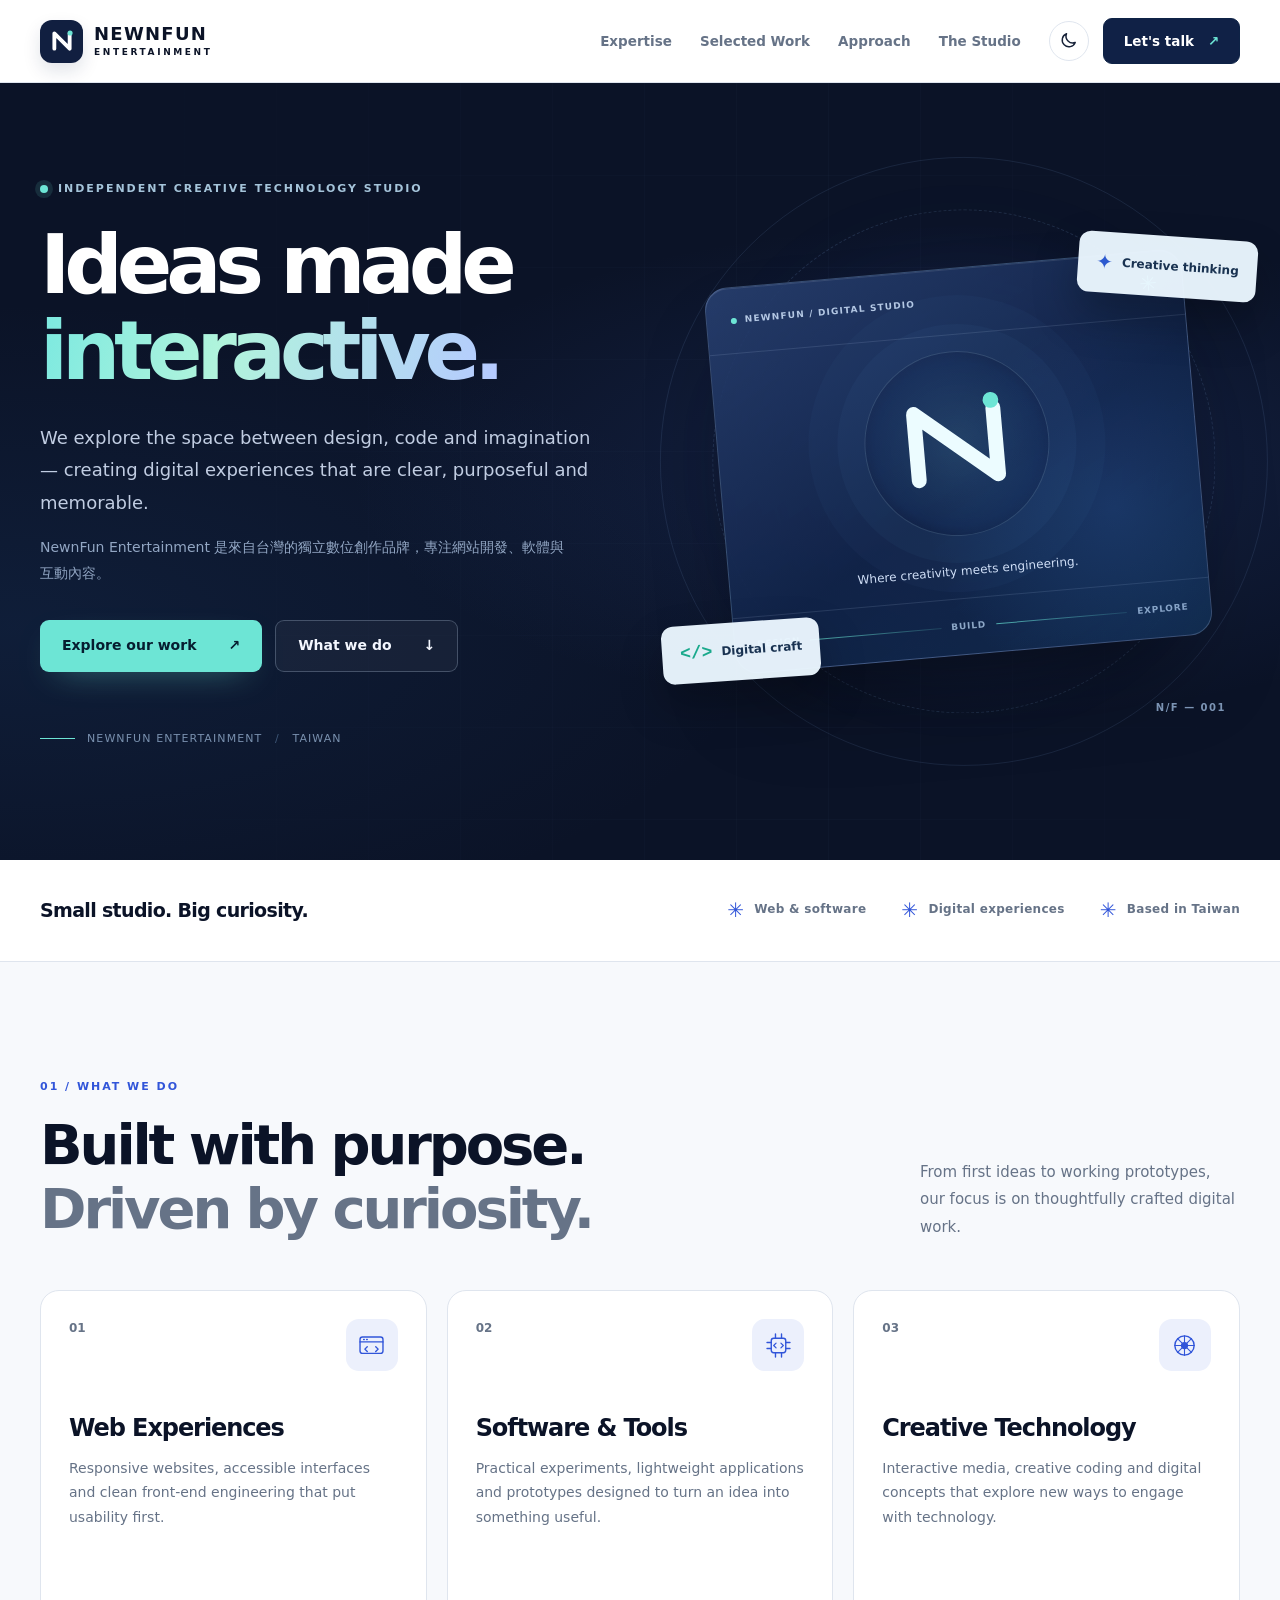
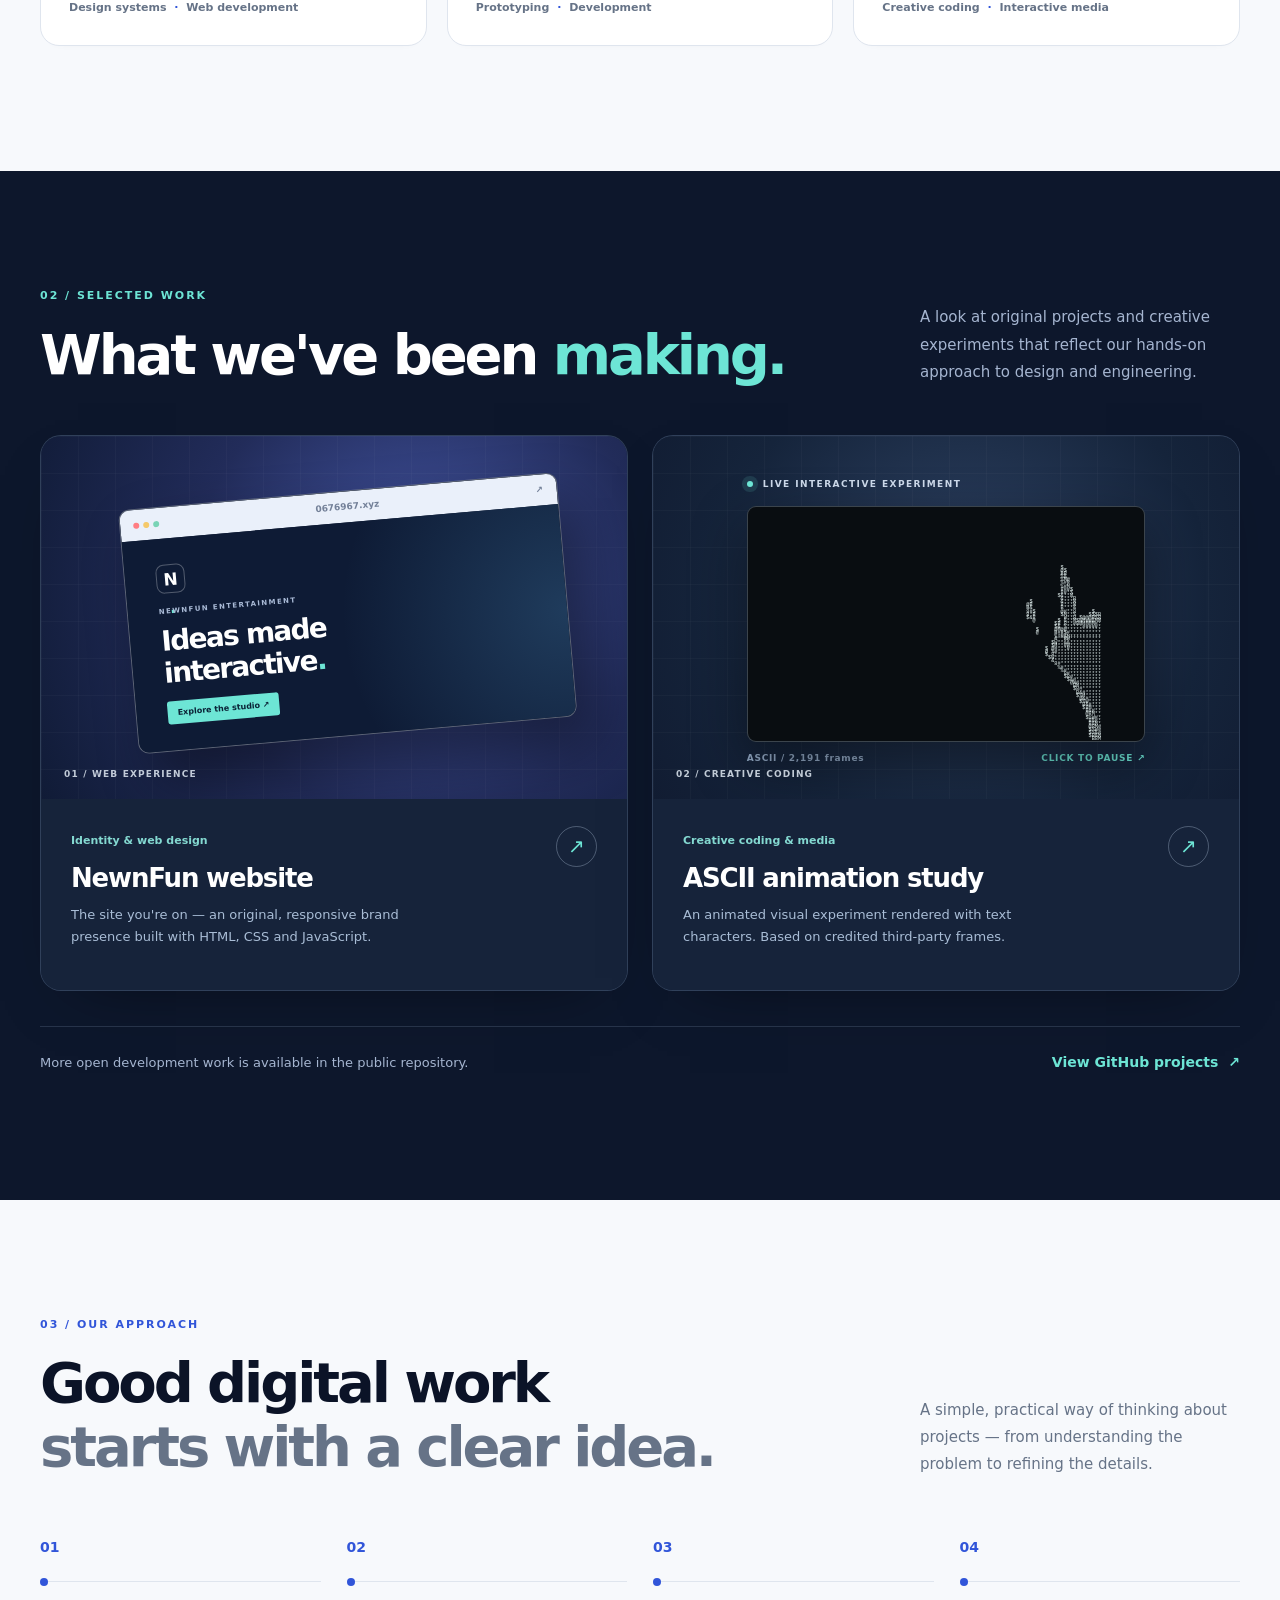
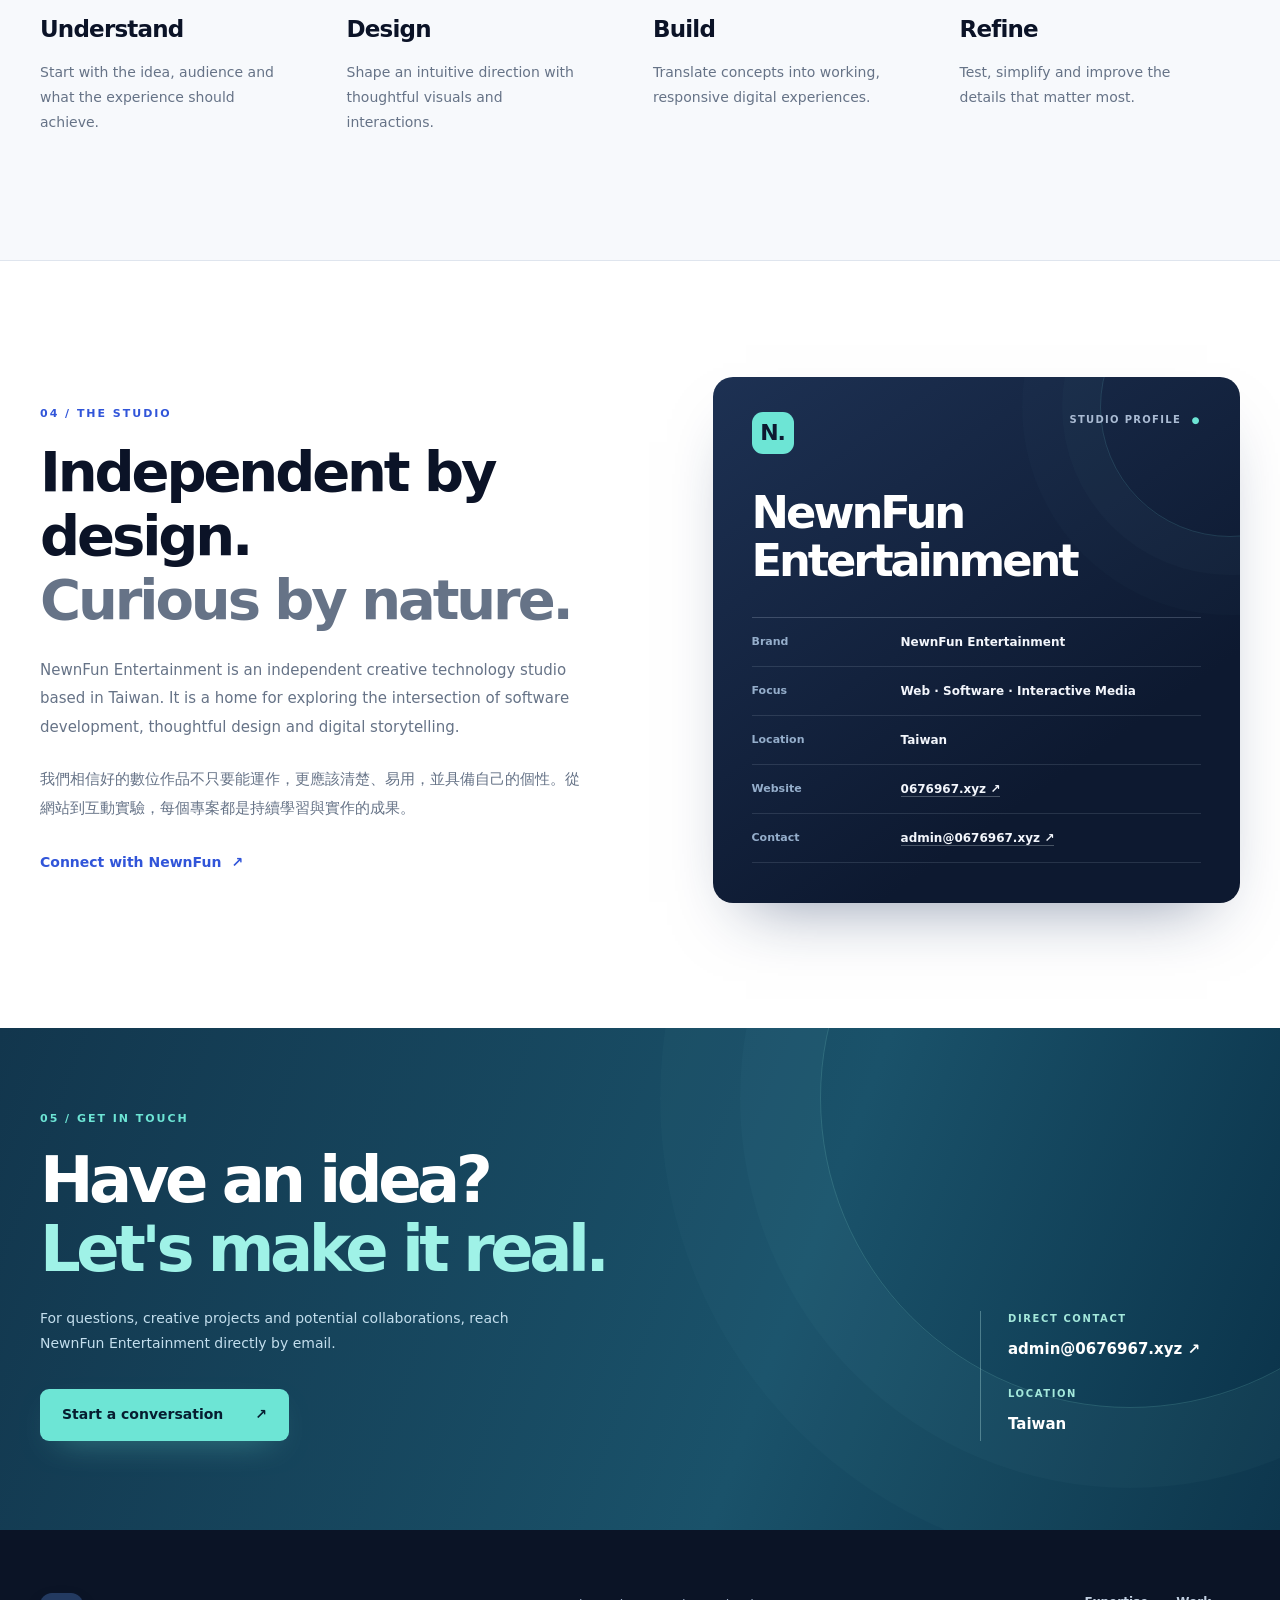
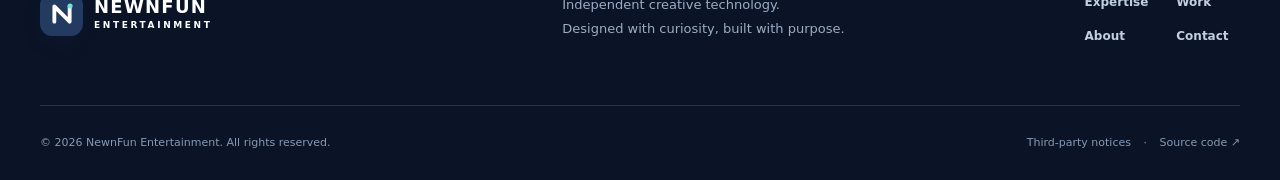
==== commit a707cf6c: "Refine professional studio portfolio copy" ====
--- a/index.html
+++ b/index.html
@@ -153,7 +153,7 @@
             <p class="eyebrow eyebrow-mint">02 / SELECTED WORK</p>
             <h2 id="work-title">What we've been <span class="mint-word">making.</span></h2>
           </div>
-          <p class="section-intro">A selection of real projects and experiments. No stock case studies, no made-up client work.</p>
+          <p class="section-intro">A look at original projects and creative experiments that reflect our hands-on approach to design and engineering.</p>
         </div>
         <div class="work-grid">
           <article class="work-card reveal">
--- a/css/style.css
+++ b/css/style.css
@@ -1,759 +1,432 @@
-/* ---------- 設計變數 ---------- */
+/* NewnFun Entertainment — modern studio design system */
 :root {
-  --bg: #fafbff;
+  --bg: #f7f9fc;
   --surface: #ffffff;
-  --ink: #182238;
-  --muted: #5b667c;
-  --line: #e2e7f1;
-  --accent: #3f52d8;
-  --accent-ink: #ffffff;
-  --accent-soft: #e9edff;
-  --shadow: 0 1px 2px rgb(27 26 23 / 0.05), 0 16px 36px -16px rgb(27 26 23 / 0.16);
-
-  --radius: 20px;
-  --header-h: 68px;
-  --font: "Noto Sans TC", "PingFang TC", "Microsoft JhengHei", "微軟正黑體",
-    system-ui, -apple-system, "Segoe UI", sans-serif;
-  --mono: ui-monospace, "SF Mono", "Cascadia Mono", Consolas, monospace;
-
+  --surface-soft: #f0f4fa;
+  --ink: #172238;
+  --ink-strong: #0b1327;
+  --muted: #667387;
+  --line: #dfe5ee;
+  --accent: #3155d9;
+  --accent-hover: #2443bb;
+  --navy: #0b1327;
+  --mint: #6de5d5;
+  --font-body: "DM Sans", "Noto Sans TC", "PingFang TC", system-ui, -apple-system, sans-serif;
+  --font-display: "Space Grotesk", "Noto Sans TC", "PingFang TC", system-ui, -apple-system, sans-serif;
+  --shadow: 0 14px 45px -22px rgba(19, 31, 58, .2);
+  --radius: 24px;
+  --nav-height: 82px;
   color-scheme: light;
 }
 
 @media (prefers-color-scheme: dark) {
   :root:not([data-theme="light"]) {
-    --bg: #101626;
-    --surface: #182137;
-    --ink: #edf2ff;
-    --muted: #aebad1;
-    --line: #293651;
-    --accent: #a4b6ff;
-    --accent-ink: #101626;
-    --accent-soft: #252e52;
-    --shadow: 0 1px 2px rgb(0 0 0 / 0.4), 0 16px 36px -16px rgb(0 0 0 / 0.6);
+    --bg: #101929;
+    --surface: #19263a;
+    --surface-soft: #1c2a40;
+    --ink: #ecf1fb;
+    --ink-strong: #fff;
+    --muted: #b0bed2;
+    --line: #304057;
+    --accent: #a5b8ff;
+    --accent-hover: #c0ccff;
+    --shadow: 0 20px 60px -24px rgba(0, 0, 0, .55);
     color-scheme: dark;
   }
 }
-
 :root[data-theme="dark"] {
-  --bg: #101626;
-  --surface: #182137;
-  --ink: #edf2ff;
-  --muted: #aebad1;
-  --line: #293651;
-  --accent: #a4b6ff;
-  --accent-ink: #101626;
-  --accent-soft: #252e52;
-  --shadow: 0 1px 2px rgb(0 0 0 / 0.4), 0 16px 36px -16px rgb(0 0 0 / 0.6);
+  --bg: #101929;
+  --surface: #19263a;
+  --surface-soft: #1c2a40;
+  --ink: #ecf1fb;
+  --ink-strong: #fff;
+  --muted: #b0bed2;
+  --line: #304057;
+  --accent: #a5b8ff;
+  --accent-hover: #c0ccff;
+  --shadow: 0 20px 60px -24px rgba(0, 0, 0, .55);
   color-scheme: dark;
 }
 
-/* ---------- 基礎 ---------- */
-*,
-*::before,
-*::after {
-  box-sizing: border-box;
-}
-
-html {
-  scroll-behavior: smooth;
-  scroll-padding-top: calc(var(--header-h) + 16px);
-  -webkit-text-size-adjust: 100%;
-}
-
-body {
-  margin: 0;
-  background: var(--bg);
-  color: var(--ink);
-  font-family: var(--font);
-  font-size: 1.0625rem;
-  line-height: 1.85;
-  letter-spacing: 0.01em;
-  -webkit-font-smoothing: antialiased;
-  transition: background-color 0.25s ease, color 0.25s ease;
-}
-
-h1,
-h2,
-h3,
-p,
-ul {
-  margin: 0;
-}
-
-h1,
-h2,
-h3 {
-  text-wrap: balance;
-}
-
-ul {
-  padding: 0;
-  list-style: none;
-}
-
-a {
-  color: inherit;
-}
-
-:focus-visible {
-  outline: 3px solid var(--accent);
-  outline-offset: 3px;
-  border-radius: 6px;
-}
-
-.wrap {
-  width: min(1080px, 100% - 40px);
-  margin-inline: auto;
-}
-
-.visually-hidden {
-  position: absolute;
-  width: 1px;
-  height: 1px;
-  margin: -1px;
-  padding: 0;
-  overflow: hidden;
-  clip: rect(0 0 0 0);
-  white-space: nowrap;
-  border: 0;
-}
-
-.skip-link {
-  position: fixed;
-  top: 12px;
-  left: 12px;
-  z-index: 100;
-  padding: 10px 16px;
-  background: var(--accent);
-  color: var(--accent-ink);
-  border-radius: 10px;
-  text-decoration: none;
-  transform: translateY(-200%);
-}
-
-.skip-link:focus {
-  transform: none;
-}
-
-/* ---------- 頁首 ---------- */
-.site-header {
-  position: sticky;
-  top: 0;
-  z-index: 50;
-  height: var(--header-h);
-  background: color-mix(in srgb, var(--bg) 82%, transparent);
-  backdrop-filter: saturate(160%) blur(14px);
-  -webkit-backdrop-filter: saturate(160%) blur(14px);
-  border-bottom: 1px solid var(--line);
-}
-
-.bar {
-  height: 100%;
-  display: flex;
-  align-items: center;
-  gap: 24px;
-}
-
-.brand {
-  display: inline-flex;
-  align-items: center;
-  gap: 10px;
-  font-family: var(--font);
-  font-weight: 800;
-  font-size: 1.05rem;
-  letter-spacing: -0.02em;
-  text-decoration: none;
-  white-space: nowrap;
-  margin-right: auto;
-}
-
-.brand-tld {
-  color: var(--muted);
-  font-weight: 500;
-}
-
-.brand-mark {
-  width: 22px;
-  height: 22px;
-  border-radius: 50%;
-  border: 5px solid var(--accent);
-  position: relative;
-}
-
-.brand-mark::after {
-  content: "";
-  position: absolute;
-  inset: 3px;
-  border-radius: 50%;
-  background: var(--accent);
-}
-
-.nav-list {
-  display: flex;
-  gap: 4px;
-}
-
-.nav-list a {
-  display: block;
-  padding: 6px 14px;
-  border-radius: 999px;
-  color: var(--muted);
-  text-decoration: none;
-  font-size: 0.98rem;
-  transition: color 0.2s, background-color 0.2s;
-}
-
-.nav-list a:hover {
-  color: var(--ink);
-  background: var(--accent-soft);
-}
-
-.theme-toggle {
-  display: grid;
-  place-items: center;
-  width: 40px;
-  height: 40px;
-  padding: 0;
-  border: 1px solid var(--line);
-  border-radius: 50%;
-  background: var(--surface);
-  color: var(--ink);
-  cursor: pointer;
-  transition: border-color 0.2s, transform 0.2s;
-}
-
-.theme-toggle:hover {
-  border-color: var(--accent);
-}
-
-.theme-toggle:active {
-  transform: scale(0.94);
-}
-
-/* 淺色顯示月亮（點了會變深色），深色顯示太陽 */
-.icon-sun {
-  display: none;
-}
-
+*, *::before, *::after { box-sizing: border-box; }
+html { scroll-behavior: smooth; scroll-padding-top: calc(var(--nav-height) + 18px); -webkit-text-size-adjust: 100%; }
+body { margin: 0; background: var(--bg); color: var(--ink); font-family: var(--font-body); font-size: 16px; line-height: 1.65; -webkit-font-smoothing: antialiased; transition: background-color .25s ease, color .25s ease; }
+a { color: inherit; }
+button { font: inherit; }
+h1, h2, h3, p, dl { margin: 0; }
+h1, h2, h3 { text-wrap: balance; }
+ul { margin: 0; padding: 0; list-style: none; }
+svg { display: block; }
+[hidden] { display: none !important; }
+::selection { background: #6de5d5; color: #0b1327; }
+:focus-visible { outline: 3px solid #5cccbc; outline-offset: 4px; }
+.container { width: min(1200px, calc(100% - 80px)); margin-inline: auto; }
+.visually-hidden { position: absolute !important; width: 1px; height: 1px; padding: 0; margin: -1px; overflow: hidden; clip: rect(0, 0, 0, 0); white-space: nowrap; border: 0; }
+.skip-link { position: fixed; left: 12px; top: 12px; z-index: 500; padding: 10px 16px; transform: translateY(-170%); border-radius: 8px; background: var(--mint); color: #071428; font-weight: 700; text-decoration: none; }
+.skip-link:focus { transform: translateY(0); }
+
+/* Navigation */
+.site-header { z-index: 80; position: sticky; top: 0; background: color-mix(in srgb, var(--surface) 94%, transparent); border-bottom: 1px solid var(--line); backdrop-filter: blur(22px); -webkit-backdrop-filter: blur(22px); }
+.nav-shell { height: var(--nav-height); display: flex; align-items: center; justify-content: space-between; gap: 28px; }
+.brand { display: inline-flex; align-items: center; gap: 11px; flex-shrink: 0; text-decoration: none; color: var(--ink-strong); }
+.brand-icon { width: 43px; height: 43px; display: grid; place-items: center; background: #111f40; color: white; border-radius: 12px; box-shadow: 0 8px 18px rgba(20, 35, 72, .12); }
+.brand-icon svg { width: 34px; height: 34px; }
+.brand-type { display: flex; flex-direction: column; line-height: 1.1; }
+.brand-type strong { font-family: var(--font-display); font-size: 18px; font-weight: 700; letter-spacing: .07em; }
+.brand-type small { font-size: 9px; font-weight: 800; letter-spacing: .29em; margin-top: 5px; }
+.nav-panel { display: flex; align-items: center; gap: clamp(16px, 2.2vw, 32px); margin-left: auto; }
+.nav-panel > a { color: var(--muted); font-size: 13.5px; font-weight: 700; text-decoration: none; white-space: nowrap; transition: color .2s; }
+.nav-panel > a:hover, .nav-panel > a:focus-visible { color: var(--accent); }
+.nav-panel .mobile-contact { display: none; }
+.nav-actions { display: flex; gap: 14px; align-items: center; }
+.theme-toggle { display: grid; place-items: center; flex-shrink: 0; width: 40px; height: 40px; padding: 9px; border-radius: 50%; border: 1px solid var(--line); background: var(--surface); color: var(--ink); cursor: pointer; transition: background .2s, transform .2s; }
+.theme-toggle:hover { transform: rotate(12deg); background: var(--surface-soft); }
+.theme-toggle svg { width: 19px; height: 19px; }
+.icon-sun { display: none; }
 @media (prefers-color-scheme: dark) {
-  :root:not([data-theme="light"]) .icon-sun {
-    display: block;
-  }
-  :root:not([data-theme="light"]) .icon-moon {
-    display: none;
-  }
-}
-
-:root[data-theme="dark"] .icon-sun {
-  display: block;
-}
-
-:root[data-theme="dark"] .icon-moon {
-  display: none;
-}
-
-/* ---------- 主視覺 ---------- */
-.hero {
-  position: relative;
-  padding: clamp(56px, 10vw, 120px) 0 clamp(64px, 10vw, 112px);
-  overflow: hidden;
-}
-
-.hero::before {
-  content: "";
-  position: absolute;
-  inset: -20% -10% auto auto;
-  width: min(720px, 90vw);
-  aspect-ratio: 1;
-  background: radial-gradient(closest-side, var(--accent-soft), transparent);
-  opacity: 0.9;
-  pointer-events: none;
-}
-
-.hero-grid {
-  position: relative;
-  display: grid;
-  grid-template-columns: 1.4fr 1fr;
-  align-items: center;
-  gap: clamp(32px, 6vw, 72px);
-}
-
-.eyebrow {
-  display: inline-block;
-  margin-bottom: 20px;
-  padding: 4px 14px;
-  border: 1px solid var(--line);
-  border-radius: 999px;
-  background: var(--surface);
-  color: var(--muted);
-  font-size: 0.9rem;
-  line-height: 1.7;
-}
-
-h1 {
-  font-size: clamp(2.05rem, 5.4vw, 4.25rem);
-  font-weight: 850;
-  line-height: 1.12;
-  letter-spacing: -0.045em;
-  overflow-wrap: anywhere;
-}
-
-.mark {
-  background: linear-gradient(transparent 62%, var(--accent-soft) 62%);
-  color: var(--accent);
-  white-space: normal;
-}
-
-.lead {
-  max-width: 34em;
-  margin-top: 24px;
-  color: var(--muted);
-  font-size: clamp(1.05rem, 2.2vw, 1.2rem);
-}
-
-.actions {
-  display: flex;
-  flex-wrap: wrap;
-  gap: 12px;
-  margin-top: 36px;
-}
-
-.btn {
-  display: inline-flex;
-  align-items: center;
-  gap: 8px;
-  padding: 12px 24px;
-  border: 1px solid transparent;
-  border-radius: 999px;
-  font-weight: 600;
-  line-height: 1.4;
-  text-decoration: none;
-  transition: transform 0.2s, box-shadow 0.2s, background-color 0.2s, border-color 0.2s;
-}
-
-.btn:hover {
-  transform: translateY(-2px);
-}
-
-.btn-primary {
-  background: var(--accent);
-  color: var(--accent-ink);
-  box-shadow: 0 10px 24px -10px var(--accent);
-}
-
-.btn-ghost {
-  border-color: var(--line);
-  background: var(--surface);
-}
-
-.btn-ghost:hover {
-  border-color: var(--accent);
-}
-
-/* ---------- 卡片 ---------- */
-.card {
-  background: var(--surface);
-  border: 1px solid var(--line);
-  border-radius: var(--radius);
-  box-shadow: var(--shadow);
-}
-
-/* ---------- 首頁的自動播放畫面 ---------- */
-.screen-card {
-  overflow: hidden;
-}
-
-.screen {
-  position: relative;
-  aspect-ratio: 4 / 3;
-  overflow: hidden;
-  background: #0d1422;
-  color: #ece9e1;
-  cursor: pointer;
-}
-
-.screen:focus-visible {
-  outline-offset: -4px;
-  border-radius: 0;
-}
-
-.frame {
-  position: absolute;
-  left: 50%;
-  top: 50%;
-  margin: 0;
-  font-family: var(--mono);
-  font-size: 16px;
-  letter-spacing: 0;
-  font-variant-ligatures: none;
-  white-space: pre;
-  transform-origin: center;
-  pointer-events: none;
-  user-select: none;
-}
-
-.screen-msg {
-  position: absolute;
-  inset: auto 0 14px;
-  margin: 0;
-  text-align: center;
-  color: #b9b5aa;
-  font-size: 0.88rem;
-  line-height: 1.6;
-  text-shadow: 0 0 8px #0d1422, 0 0 2px #0d1422;
-  pointer-events: none;
-}
-
-.screen-foot {
-  display: flex;
-  align-items: center;
-  justify-content: space-between;
-  gap: 12px;
-  padding: 10px 16px;
-  border-top: 1px solid var(--line);
-  color: var(--muted);
-  font-family: var(--mono);
-  font-size: 0.85rem;
-  letter-spacing: 0;
-}
-
-.clock-mini {
-  display: inline-flex;
-  align-items: center;
-  gap: 8px;
-  color: var(--ink);
-  font-variant-numeric: tabular-nums;
-}
-
-.dot {
-  width: 8px;
-  height: 8px;
-  border-radius: 50%;
-  background: #2fa66a;
-  box-shadow: 0 0 0 0 rgb(47 166 106 / 0.5);
-  animation: pulse 2.4s ease-out infinite;
-}
-
-@keyframes pulse {
-  70%,
-  100% {
-    box-shadow: 0 0 0 9px rgb(47 166 106 / 0);
-  }
-}
-
-/* ---------- 區塊 ---------- */
-.section {
-  padding: clamp(56px, 9vw, 96px) 0;
-}
-
-.section + .section {
-  border-top: 1px solid var(--line);
-}
-
-.kicker {
-  margin-bottom: 8px;
-  color: var(--accent);
-  font-family: var(--mono);
-  font-size: 0.9rem;
-  font-weight: 700;
-  letter-spacing: 0.08em;
-}
-
-h2 {
-  font-size: clamp(1.7rem, 4vw, 2.4rem);
-  font-weight: 800;
-  line-height: 1.35;
-}
-
-h3 {
-  font-size: 1.15rem;
-  font-weight: 700;
-  line-height: 1.5;
-}
-
-.split {
-  display: grid;
-  grid-template-columns: 1fr 1.6fr;
-  gap: clamp(24px, 6vw, 72px);
-}
-
-.section-head {
-  margin-bottom: 40px;
-}
-
-.split .section-head {
-  margin-bottom: 0;
-}
-
-.about-body > p {
-  color: var(--muted);
-  font-size: 1.1rem;
-}
-
-.feature-list {
-  display: grid;
-  grid-template-columns: repeat(3, 1fr);
-  gap: 16px;
-  margin-top: 32px;
-}
-
-.feature-list li {
-  padding: 20px;
-  border: 1px solid var(--line);
-  border-radius: 16px;
-  background: var(--surface);
-}
-
-.feature-list p {
-  margin-top: 6px;
-  color: var(--muted);
-  font-size: 0.95rem;
-  line-height: 1.75;
-}
-
-/* ---------- 專案 ---------- */
-.project-grid {
-  display: grid;
-  grid-template-columns: repeat(3, 1fr);
-  gap: 20px;
-}
-
-.project {
-  display: flex;
-  flex-direction: column;
-  padding: 28px;
-  transition: transform 0.25s, border-color 0.25s;
-}
-
-.project:hover {
-  transform: translateY(-4px);
-  border-color: var(--accent);
-}
-
-.project-meta {
-  margin-bottom: 12px;
-  color: var(--muted);
-  font-family: var(--mono);
-  font-size: 0.82rem;
-  letter-spacing: 0.06em;
-}
-
-.project h3 {
-  font-size: 1.35rem;
-}
-
-.project p:not(.project-meta) {
-  margin-top: 10px;
-  color: var(--muted);
-  font-size: 0.98rem;
-  line-height: 1.8;
-}
-
-.text-link {
-  margin-top: auto;
-  padding-top: 20px;
-  color: var(--accent);
-  font-weight: 600;
-  text-decoration: none;
-}
-
-.text-link:hover {
-  text-decoration: underline;
-  text-underline-offset: 4px;
-}
-
-/* ---------- 聯絡 ---------- */
-.contact-panel {
-  display: flex;
-  align-items: center;
-  justify-content: space-between;
-  gap: 32px;
-  padding: clamp(28px, 5vw, 56px);
-  border-radius: 28px;
-  background: var(--accent-soft);
-  border: 1px solid color-mix(in srgb, var(--accent) 25%, transparent);
-}
-
-.contact-panel h2 {
-  margin-bottom: 12px;
-}
-
-.contact-panel p:not(.kicker) {
-  max-width: 34em;
-  color: var(--muted);
-}
-
-.contact-panel .btn {
-  flex-shrink: 0;
-}
-
-[hidden] {
-  display: none !important;
-}
-
-/* ---------- 頁尾 ---------- */
-.site-footer {
-  border-top: 1px solid var(--line);
-  color: var(--muted);
-  font-size: 0.92rem;
-}
-
-.foot {
-  display: flex;
-  align-items: center;
-  justify-content: space-between;
-  gap: 16px;
-  padding: 28px 0;
-}
-
-.foot a {
-  text-decoration: none;
-}
-
-.foot a:hover {
-  color: var(--ink);
-  text-decoration: underline;
-  text-underline-offset: 4px;
-}
-
-/* ---------- 進場動畫（沒有 JS 時內容仍會正常顯示） ---------- */
-.js .reveal {
-  opacity: 0;
-  transform: translateY(16px);
-  transition: opacity 0.6s ease, transform 0.6s ease;
-}
-
-.js .reveal.in {
-  opacity: 1;
-  transform: none;
-}
-
-.project-grid .reveal:nth-child(2) {
-  transition-delay: 0.08s;
-}
-
-.project-grid .reveal:nth-child(3) {
-  transition-delay: 0.16s;
-}
-
-/* ---------- 響應式 ---------- */
+  :root:not([data-theme="light"]) .icon-moon { display: none; }
+  :root:not([data-theme="light"]) .icon-sun { display: block; }
+}
+:root[data-theme="dark"] .icon-moon { display: none; }
+:root[data-theme="dark"] .icon-sun { display: block; }
+.nav-cta { font-size: 13.5px; font-weight: 800; text-decoration: none; border: 1px solid #0e2346; background: #102146; color: white; padding: 11px 20px; border-radius: 9px; white-space: nowrap; transition: background .2s, transform .2s; }
+.nav-cta:hover { background: #2849a8; transform: translateY(-1px); }
+.nav-cta span { margin-left: 9px; color: var(--mint); }
+.menu-toggle { display: none; }
+
+/* Hero */
+.hero { position: relative; overflow: hidden; isolation: isolate; background: #0b1327; color: white; }
+.hero::before { content: ""; position: absolute; z-index: -1; inset: 0; background: radial-gradient(ellipse at 75% 50%, rgba(58, 94, 182, .20), transparent 45%), radial-gradient(ellipse at 1% 70%, rgba(37, 86, 149, .16), transparent 42%); }
+.hero-grid-lines { position: absolute; inset: 0; opacity: .21; pointer-events: none; background-image: linear-gradient(to right, rgba(116, 148, 185, .17) 1px, transparent 1px), linear-gradient(to bottom, rgba(116, 148, 185, .17) 1px, transparent 1px); background-size: 92px 92px; mask-image: linear-gradient(to right, transparent 3%, black 65%, transparent 99%); }
+.hero-layout { display: grid; grid-template-columns: minmax(0, 1.03fr) minmax(0, .97fr); align-items: center; gap: 60px; min-height: 650px; padding-block: 92px 112px; position: relative; }
+.hero-content { position: relative; z-index: 2; max-width: 620px; }
+.hero-eyebrow, .eyebrow { font-size: 11px; font-weight: 800; letter-spacing: .18em; line-height: 1.6; text-transform: uppercase; }
+.hero-eyebrow { color: #a5c4da; display: inline-flex; align-items: center; gap: 10px; margin-bottom: 24px; }
+.signal-dot { width: 8px; height: 8px; border-radius: 50%; background: var(--mint); box-shadow: 0 0 0 5px rgba(109,229,213,.12); flex: 0 0 auto; }
+.hero h1 { font-family: var(--font-display); font-size: clamp(60px, 6.4vw, 94px); line-height: 1.055; font-weight: 700; letter-spacing: -.075em; max-width: 640px; }
+.hero h1 span { background: linear-gradient(105deg, #7ce9e0 1%, #b1f4dc 40%, #b5caff 98%); background-clip: text; -webkit-background-clip: text; color: transparent; }
+.hero-intro { color: #c1cde2; font-size: 18px; line-height: 1.82; max-width: 555px; margin-top: 27px; }
+.hero-sub { color: #92a6c3; font-size: 14px; max-width: 535px; margin-top: 15px; line-height: 1.85; }
+.hero-actions { display: flex; flex-wrap: wrap; gap: 13px; margin-top: 33px; }
+.button { display: inline-flex; align-items: center; justify-content: space-between; gap: 32px; min-height: 52px; padding: 14px 22px; border-radius: 9px; text-decoration: none; font-size: 14px; font-weight: 800; line-height: 1.35; transition: transform .2s, background .2s, box-shadow .2s; }
+.button:hover { transform: translateY(-3px); }
+.button-accent { color: #061d30; background: var(--mint); box-shadow: 0 12px 35px -18px rgba(109,229,213,.65); }
+.button-accent:hover { background: #a2f8e9; }
+.button-outline { border: 1px solid rgba(204, 222, 247, .25); color: #f4f7ff; background: rgba(255, 255, 255, .045); }
+.button-outline:hover { background: rgba(255,255,255,.1); }
+.hero-note { display: flex; align-items: center; gap: 12px; color: #7990ae; font-size: 11px; letter-spacing: .1em; text-transform: uppercase; margin-top: 58px; }
+.hero-note .line { width: 35px; height: 1px; background: #6de5d5; }
+.note-separator { padding: 0 8px; color: #3e5677; }
+
+/* Hero illustration: original CSS / inline SVG art, not borrowed imagery */
+.hero-art { position: relative; height: 510px; min-width: 0; perspective: 1200px; }
+.art-glow { position: absolute; inset: 50px; filter: blur(50px); background: radial-gradient(circle, rgba(86, 112, 239, .23), transparent 72%); }
+.art-orbit { position: absolute; border: 1px solid rgba(123, 165, 215, .13); border-radius: 50%; left: 50%; top: 50%; transform: translate(-50%, -50%); }
+.art-orbit-outer { width: 110%; aspect-ratio: 1; }
+.art-orbit-inner { width: 91%; aspect-ratio: 1; border-style: dashed; border-color: rgba(123, 165, 215, .18); }
+.art-main { position: absolute; inset: 62px 42px 61px 32px; border: 1px solid rgba(185,217,255,.23); background: linear-gradient(150deg, rgba(40,64,113,.89), rgba(17,35,72,.96) 55%, rgba(15,42,76,.91)); border-radius: 23px; box-shadow: 0 48px 100px -45px rgba(0,0,0,.68), inset 0 1px 0 rgba(255,255,255,.1); display: flex; flex-direction: column; transform: rotate(-5deg); overflow: hidden; }
+.art-main::after { content: ""; position: absolute; width: 380px; height: 380px; border-radius: 50%; left: 42%; top: 16%; background: radial-gradient(circle, rgba(63, 123, 216, .2), transparent 70%); pointer-events: none; }
+.art-topbar { display: flex; justify-content: space-between; align-items: center; padding: 22px 24px; border-bottom: 1px solid rgba(203,225,255,.13); color: #b4c8e4; font-size: 9px; font-weight: 800; letter-spacing: .13em; }
+.art-top-brand { display: inline-flex; align-items: center; gap: 8px; }
+.art-small-dot { width: 6px; height: 6px; border-radius: 50%; background: var(--mint); }
+.art-plus { color: #6de5d5; font-size: 21px; font-weight: 400; line-height: 1; }
+.art-center { flex: 1; display: flex; flex-direction: column; justify-content: center; align-items: center; position: relative; z-index: 2; }
+.art-symbol { color: #ecfcff; width: 185px; height: 185px; display: grid; place-items: center; border-radius: 50%; border: 1px solid rgba(180,224,245,.17); background: radial-gradient(circle, rgba(96, 173, 204, .19), rgba(26, 57, 103, .35) 63%, transparent 72%); box-shadow: 0 0 0 27px rgba(126, 184, 231, .035), 0 0 0 56px rgba(126, 184, 231, .027); }
+.art-symbol svg { width: 140px; height: 140px; }
+.art-label { font-family: var(--font-display); color: #d1e0f8; font-size: 12px; letter-spacing: .005em; margin-top: 26px; }
+.art-bottom { padding: 20px 22px; display: flex; align-items: center; justify-content: space-between; gap: 10px; border-top: 1px solid rgba(203,225,255,.13); color: #8da7c6; font-size: 9px; font-weight: 800; letter-spacing: .09em; }
+.art-progress { flex: 1; height: 1px; background: linear-gradient(to right, rgba(105, 229, 213, .7), rgba(105, 229, 213, .14)); }
+.art-tag { position: absolute; z-index: 3; background: rgba(236, 247, 255, .96); color: #193251; font-size: 12px; font-weight: 800; border-radius: 12px; padding: 14px 18px; box-shadow: 0 22px 44px rgba(0,0,0,.25); display: flex; gap: 9px; align-items: center; white-space: nowrap; }
+.art-tag-a { top: 30px; right: -17px; transform: rotate(4deg); }
+.art-tag-b { bottom: 37px; left: -25px; transform: rotate(-4deg); }
+.tag-spark { color: #2c59cf; font-size: 20px; }
+.tag-code { color: #1aa98c; font-family: monospace; font-size: 18px; }
+.art-index { position: absolute; right: 14px; bottom: 0; color: #7c94b4; font-size: 10px; font-weight: 800; letter-spacing: .15em; }
+
+/* Positioning strip */
+.positioning { border-bottom: 1px solid var(--line); background: var(--surface); }
+.positioning-inner { min-height: 101px; display: flex; align-items: center; justify-content: space-between; gap: 35px; }
+.positioning-lead { font-family: var(--font-display); color: var(--ink-strong); font-size: 19px; font-weight: 700; letter-spacing: -.035em; }
+.positioning-items { display: flex; align-items: center; flex-wrap: wrap; gap: 35px; }
+.positioning-items > span { display: inline-flex; align-items: center; gap: 10px; color: var(--muted); font-size: 12px; font-weight: 800; letter-spacing: .025em; }
+.mini-star { color: var(--accent); font-size: 20px; line-height: 1; }
+
+/* Sections */
+.section { padding: 116px 0 125px; }
+.section-heading { display: flex; justify-content: space-between; align-items: end; gap: 60px; margin-bottom: 49px; }
+.eyebrow { margin-bottom: 18px; }
+.eyebrow-blue { color: var(--accent); }
+.eyebrow-mint { color: var(--mint); }
+.section h2 { font-family: var(--font-display); font-size: clamp(35px, 4.4vw, 56px); line-height: 1.14; font-weight: 700; letter-spacing: -.055em; color: var(--ink-strong); }
+.heading-muted { color: var(--muted); }
+.section-intro { max-width: 320px; color: var(--muted); line-height: 1.83; font-size: 15px; }
+.inline-link { display: inline-flex; align-items: center; gap: 10px; color: var(--accent); font-size: 14px; font-weight: 800; text-decoration: none; text-underline-offset: 5px; }
+.inline-link:hover { text-decoration: underline; }
+
+/* Services */
+.services-section { background: var(--bg); }
+.services-grid { display: grid; grid-template-columns: repeat(3, minmax(0,1fr)); gap: 20px; }
+.service-card { position: relative; min-height: 356px; display: flex; flex-direction: column; background: var(--surface); border: 1px solid var(--line); border-radius: 19px; padding: 28px; box-shadow: 0 5px 15px -17px rgba(0,0,0,.3); transition: transform .25s, border-color .25s, box-shadow .25s; }
+.service-card:hover { transform: translateY(-7px); border-color: color-mix(in srgb, var(--accent), transparent 67%); box-shadow: var(--shadow); }
+.service-top { display: flex; justify-content: space-between; align-items: start; margin-bottom: 43px; }
+.service-no { color: var(--muted); font-family: var(--font-display); font-size: 12px; font-weight: 700; }
+.service-icon { width: 52px; height: 52px; display: grid; place-items: center; border-radius: 13px; color: var(--accent); background: color-mix(in srgb, var(--accent) 9%, var(--surface)); }
+.service-icon svg { width: 29px; height: 29px; }
+.service-card h3 { color: var(--ink-strong); font-family: var(--font-display); font-size: 24px; line-height: 1.23; letter-spacing: -.045em; margin-bottom: 12px; }
+.service-card p { color: var(--muted); font-size: 14px; line-height: 1.78; }
+.service-foot { display: block; margin-top: auto; padding-top: 28px; font-size: 11px; color: var(--muted); font-weight: 700; }
+.service-foot span { padding: 0 4px; color: var(--accent); }
+
+/* Real project showcase */
+.work-section { background: #0d172c; color: white; overflow: hidden; }
+.section-heading-light h2 { color: white; }
+.section-heading-light .section-intro { color: #a5b5d0; }
+.mint-word { color: var(--mint); }
+.work-grid { display: grid; grid-template-columns: repeat(2, minmax(0, 1fr)); gap: 24px; }
+.work-card { background: #16233a; border: 1px solid rgba(166,195,231,.18); border-radius: 21px; overflow: hidden; box-shadow: 0 25px 64px -38px rgba(0,0,0,.56); transition: transform .25s, border-color .25s; }
+.work-card:hover { transform: translateY(-5px); border-color: rgba(127, 236, 220, .45); }
+.work-media { height: 363px; position: relative; overflow: hidden; }
+.browser-preview { display: grid; place-items: center; background: radial-gradient(circle at 65% 42%, #4658a9, #222c5a 53%, #101b36 100%); }
+.browser-preview::before, .code-preview::before { content: ""; position: absolute; inset: 0; background-image: linear-gradient(to right, rgba(255,255,255,.06) 1px, transparent 1px),linear-gradient(to bottom, rgba(255,255,255,.06) 1px, transparent 1px); background-size: 37px 37px; opacity: .48; }
+.preview-window { position: relative; width: 75%; height: 245px; background: #0d1932; border-radius: 11px; border: 1px solid rgba(255,255,255,.32); box-shadow: 18px 30px 55px rgba(0,0,0,.42); transform: rotate(-5deg) translate(14px, -3px); overflow: hidden; }
+.preview-toolbar { height: 31px; background: #eaf0fa; display: flex; justify-content: space-between; align-items: center; padding: 0 13px; color: #738098; font-size: 9px; font-weight: 700; }
+.traffic { display: flex; gap: 4px; }
+.traffic i { display: block; width: 6px; height: 6px; border-radius: 50%; background: #b6c3d9; }
+.traffic i:first-child { background: #ff7d83; }
+.traffic i:nth-child(2) { background: #f5c96a; }
+.traffic i:nth-child(3) { background: #79d4b6; }
+.preview-content { height: calc(100% - 31px); background: radial-gradient(circle at 100% 50%, rgba(83,157,209,.25), transparent 50%), #0e1b35; display: flex; flex-direction: column; align-items: start; justify-content: center; padding: 21px 31px; }
+.preview-symbol { width: 29px; height: 29px; display: grid; place-items: center; color: #fff; border: 1px solid rgba(255,255,255,.28); border-radius: 8px; font-family: var(--font-display); font-weight: 800; font-size: 17px; margin-bottom: 13px; }
+.preview-symbol span { color: var(--mint); }
+.preview-content small { color: #aabbd7; font-size: 7px; font-weight: 800; letter-spacing: .2em; margin-bottom: 8px; }
+.preview-content strong { font-family: var(--font-display); color: white; line-height: 1.12; font-size: 28px; font-weight: 700; letter-spacing: -.06em; }
+.preview-content strong span { color: var(--mint); }
+.preview-button { display: inline-block; border-radius: 3px; background: var(--mint); color: #0a2236; padding: 5px 10px; margin-top: 13px; font-size: 8px; font-weight: 800; }
+.media-label { position: absolute; bottom: 18px; left: 23px; z-index: 2; font-size: 9px; font-weight: 800; letter-spacing: .13em; color: rgba(237,246,255,.8); }
+.code-preview { background: radial-gradient(circle at 53% 43%, #2e4263, #15243b 65%, #111c32); display: flex; flex-direction: column; align-items: center; justify-content: center; }
+.demo-label { position: relative; z-index: 2; align-self: flex-start; display: inline-flex; align-items: center; gap: 10px; color: #cbd7e8; margin: 7px 0 15px 16%; font-size: 9px; letter-spacing: .16em; font-weight: 800; }
+.demo-label .signal-dot { width: 6px; height: 6px; }
+.ascii-screen { z-index: 1; position: relative; width: 68%; height: 236px; border: 1px solid rgba(202,224,244,.26); border-radius: 9px; overflow: hidden; background: #090d11; color: #e9f7f6; cursor: pointer; box-shadow: 0 22px 55px rgba(0,0,0,.43); }
+.frame { position: absolute; left: 50%; top: 50%; margin: 0; font-family: ui-monospace,"SF Mono",Consolas,monospace; font-size: 16px; font-variant-ligatures: none; white-space: pre; letter-spacing: 0; transform-origin: center; user-select: none; pointer-events: none; }
+.screen-msg { position: absolute; inset: auto 5px 9px; text-align: center; font-size: 11px; line-height: 1.4; color: #d1e2e3; text-shadow: 0 0 5px #090d11; pointer-events: none; }
+.demo-foot { width: 68%; margin-top: 9px; position: relative; display: flex; justify-content: space-between; gap: 12px; color: #94abc7; font-size: 9px; font-weight: 800; letter-spacing: .08em; }
+.demo-foot span:last-child { color: var(--mint); }
+.work-description { min-height: 191px; padding: 27px 30px 31px; display: flex; justify-content: space-between; gap: 23px; background: #16233a; }
+.work-description > div { min-width: 0; }
+.work-type { font-size: 11px; color: #84d9d1; font-weight: 800; }
+.work-description h3 { font-family: var(--font-display); font-size: 26px; line-height: 1.25; letter-spacing: -.045em; margin-top: 9px; }
+.work-description p { color: #a9bdd6; font-size: 13px; line-height: 1.7; margin-top: 10px; max-width: 370px; }
+.project-arrow { flex: 0 0 auto; width: 41px; height: 41px; display: grid; place-items: center; border: 1px solid rgba(199,220,240,.31); border-radius: 50%; color: var(--mint); font-size: 20px; text-decoration: none; transition: background .2s, transform .2s; }
+.project-arrow:hover { background: rgba(109,229,213,.12); transform: translate(2px, -2px); }
+.work-bottom { display: flex; justify-content: space-between; align-items: center; gap: 24px; border-top: 1px solid rgba(180,203,232,.16); padding-top: 24px; margin-top: 35px; font-size: 13px; color: #a5b5d0; }
+.work-bottom .inline-link { color: var(--mint); white-space: nowrap; }
+
+/* Approach */
+.approach-section { background: var(--bg); }
+.approach-grid { display: grid; grid-template-columns: repeat(4,minmax(0,1fr)); gap: 26px; }
+.approach-item { padding: 6px 0 0; }
+.approach-number { font-family: var(--font-display); font-size: 14px; font-weight: 800; color: var(--accent); }
+.approach-rule { margin: 21px 0 29px; height: 1px; background: var(--line); position: relative; }
+.approach-rule::before { content: ""; width: 8px; height: 8px; position: absolute; top: -3.5px; left: 0; border-radius: 50%; background: var(--accent); }
+.approach-item h3 { font-family: var(--font-display); font-size: 23px; letter-spacing: -.035em; color: var(--ink-strong); }
+.approach-item p { color: var(--muted); font-size: 14px; line-height: 1.78; margin-top: 11px; max-width: 245px; }
+
+/* Studio */
+.studio-section { background: var(--surface); border-top: 1px solid var(--line); }
+.studio-layout { display: grid; grid-template-columns: minmax(0,1.05fr) minmax(0,.95fr); align-items: center; gap: clamp(50px,7vw,110px); }
+.studio-copy > p:not(.eyebrow) { max-width: 545px; color: var(--muted); font-size: 15px; line-height: 1.9; margin-top: 24px; }
+.studio-copy .inline-link { margin-top: 29px; }
+.studio-card { position: relative; overflow: hidden; padding: 35px 39px 40px; border-radius: 20px; color: white; background: linear-gradient(145deg, #1d3153, #0d1930 72%); box-shadow: 0 32px 65px -33px rgba(19,42,86,.5); }
+.studio-card::before { content: ""; position: absolute; width: 260px; height: 260px; right: -120px; top: -100px; border: 1px solid rgba(111,209,213,.17); border-radius: 50%; box-shadow: 0 0 0 38px rgba(111,209,213,.025), 0 0 0 78px rgba(111,209,213,.02); }
+.studio-card-top { display: flex; justify-content: space-between; align-items: start; color: #aabbd3; font-size: 10px; font-weight: 800; letter-spacing: .13em; position: relative; }
+.studio-mono { width: 42px; height: 42px; display: grid; place-items: center; border-radius: 11px; color: #0d1930; background: var(--mint); font-family: var(--font-display); font-weight: 800; font-size: 22px; letter-spacing: -.05em; }
+.circle-accent { color: var(--mint); margin-left: 6px; font-size: 9px; }
+.studio-card h3 { font-family: var(--font-display); color: white; font-size: clamp(30px,3.5vw,47px); line-height: 1.08; letter-spacing: -.07em; margin: 35px 0 31px; position: relative; }
+.company-details { border-top: 1px solid rgba(218,235,255,.2); }
+.company-details > div { display: grid; grid-template-columns: 95px minmax(0,1fr); align-items: start; gap: 14px; padding: 15px 0; border-bottom: 1px solid rgba(218,235,255,.12); }
+.company-details dt { color: #95aecb; font-size: 11px; font-weight: 800; }
+.company-details dd { color: #f3f6fc; font-size: 12px; line-height: 1.5; font-weight: 600; overflow-wrap: anywhere; }
+.company-details dd a { text-decoration: none; border-bottom: 1px solid rgba(244,255,255,.25); }
+.company-details dd a:hover { color: var(--mint); }
+
+/* Contact */
+.contact-section { position: relative; background: #1e4d67; color: white; overflow: hidden; isolation: isolate; }
+.contact-section::before { content: ""; position: absolute; inset: 0; z-index: -1; background: linear-gradient(110deg, #12364d, #1a526a 61%, #0a3249); }
+.contact-layout { position: relative; min-height: 396px; padding-block: 82px 89px; display: flex; align-items: end; justify-content: space-between; gap: 60px; }
+.contact-glow { position: absolute; right: -200px; top: -240px; width: 620px; height: 620px; border: 1px solid rgba(157,242,225,.17); border-radius: 50%; box-shadow: 0 0 0 80px rgba(162,244,234,.025),0 0 0 160px rgba(162,244,234,.018); pointer-events: none; }
+.contact-copy { position: relative; }
+.contact-copy h2 { font-family: var(--font-display); font-size: clamp(46px,5vw,70px); letter-spacing: -.07em; line-height: 1.08; color: white; }
+.contact-copy h2 span { color: #9ff2e7; }
+.contact-copy p:not(.eyebrow) { color: #c3deed; font-size: 14px; max-width: 510px; margin-top: 22px; line-height: 1.8; }
+.contact-button { margin-top: 32px; }
+.contact-aside { position: relative; display: flex; flex-direction: column; min-width: 260px; padding-left: 27px; padding-bottom: 4px; border-left: 1px solid rgba(210,255,250,.3); }
+.contact-detail-label { color: #a4e8db; font-size: 10px; font-weight: 800; letter-spacing: .16em; }
+.contact-aside a { color: white; font-size: 15px; font-weight: 800; text-decoration: none; margin: 9px 0 25px; overflow-wrap: anywhere; }
+.contact-aside a:hover { text-decoration: underline; text-underline-offset: 4px; }
+.contact-aside p { color: white; margin-top: 9px; font-size: 15px; font-weight: 700; }
+
+/* Footer */
+.site-footer { background: #0b1426; color: #96a9c6; }
+.footer-top { display: grid; grid-template-columns: 1fr 1fr auto; align-items: start; gap: 65px; padding-block: 63px 58px; }
+.footer-brand { color: white; }
+.footer-brand .brand-icon { background: #233a61; }
+.footer-top > p { color: #9cacc4; font-size: 13px; line-height: 1.85; max-width: 310px; }
+.footer-top nav { display: grid; grid-template-columns: 1fr 1fr; gap: 15px 28px; }
+.footer-top nav a { color: #c1cfe0; font-size: 12px; font-weight: 700; text-decoration: none; white-space: nowrap; }
+.footer-top nav a:hover, .footer-bottom a:hover { color: var(--mint); }
+.footer-bottom { min-height: 75px; display: flex; justify-content: space-between; align-items: center; gap: 20px; border-top: 1px solid #25344b; color: #859ab6; font-size: 11px; }
+.footer-bottom a { text-decoration: none; }
+.footer-separator { padding: 0 9px; }
+
+/* Progressive reveal: keep content available when scripts are disabled */
+.js .reveal { opacity: 0; transform: translateY(16px); transition: transform .65s ease, opacity .65s ease; }
+.js .reveal.in { opacity: 1; transform: translateY(0); }
+.services-grid .reveal:nth-child(2), .work-grid .reveal:nth-child(2) { transition-delay: .07s; }
+.services-grid .reveal:nth-child(3) { transition-delay: .14s; }
+
+@media (max-width: 1100px) {
+  .container { width: min(1200px, calc(100% - 56px)); }
+  .nav-shell { gap: 14px; }
+  .nav-panel { gap: 16px; }
+  .hero-layout { grid-template-columns: minmax(0,1fr) minmax(0,.9fr); gap: 26px; }
+  .hero h1 { font-size: clamp(58px, 6vw, 76px); }
+  .art-tag-a { right: -3px; }
+  .art-tag-b { left: -3px; }
+  .positioning-items { gap: 19px; }
+  .service-card { padding: 24px; }
+  .work-media { height: 330px; }
+  .preview-window { width: 81%; }
+}
+
 @media (max-width: 900px) {
-  .hero-grid,
-  .split {
-    grid-template-columns: 1fr;
-  }
-
-  .split .section-head {
-    margin-bottom: 24px;
-  }
-
-  .project-grid {
-    grid-template-columns: 1fr;
-  }
-
-  .contact-panel {
-    flex-direction: column;
-    align-items: flex-start;
-  }
-}
-
-@media (max-width: 560px) {
-  .wrap {
-    width: min(1080px, 100% - 32px);
-  }
-
-  .bar {
-    gap: 8px;
-  }
-
-  .brand-tld {
-    display: none;
-  }
-
-  .nav-list a {
-    padding: 6px 10px;
-  }
-
-  .feature-list {
-    grid-template-columns: 1fr;
-  }
-
-  .foot {
-    flex-direction: column;
-    gap: 6px;
-  }
-}
-
-
-/* ---------- NewnFun studio information ---------- */
-.studio-details {
-  margin-top: 32px;
-  padding: 24px 26px;
-  border: 1px solid var(--line);
-  border-radius: var(--radius);
-  background: var(--surface);
-}
-
-.studio-details h3 {
-  margin-bottom: 16px;
-}
-
-.studio-details dl {
-  margin: 0;
-  display: grid;
-  grid-template-columns: repeat(2, minmax(0, 1fr));
-  gap: 18px 24px;
-}
-
-.studio-details dt {
-  font-size: 0.78rem;
-  text-transform: uppercase;
-  letter-spacing: 0.07em;
-  font-weight: 700;
-  color: var(--muted);
-}
-
-.studio-details dd {
-  margin: 4px 0 0;
-  font-weight: 650;
-  line-height: 1.5;
-  overflow-wrap: anywhere;
-}
-
-.studio-details a,
-.contact-panel p a {
-  text-underline-offset: 3px;
-}
-
-.screen-foot > span:first-child {
-  min-width: 0;
-  overflow-wrap: anywhere;
-}
-
-@media (max-width: 620px) {
-  .site-header .nav-list {
-    display: none;
-  }
-  .studio-details dl {
-    grid-template-columns: 1fr;
-  }
-}
-
-/* ---------- 減少動態偏好 ---------- */
+  :root { --nav-height: 72px; }
+  .container { width: min(1200px, calc(100% - 44px)); }
+  .nav-shell { position: relative; }
+  .nav-panel { display: none; position: absolute; top: calc(100% - 1px); left: -22px; right: -22px; padding: 19px 22px 23px; border: 1px solid var(--line); background: var(--surface); box-shadow: var(--shadow); flex-direction: column; align-items: stretch; gap: 0; z-index: 100; }
+  .site-header.menu-open .nav-panel { display: flex; }
+  .nav-panel a { width: 100%; padding: 12px 4px; color: var(--ink); font-size: 15px; }
+  .nav-panel .mobile-contact { display: inline-block; color: var(--accent); }
+  .nav-cta { display: none; }
+  .menu-toggle { display: flex; flex-direction: column; align-items: center; justify-content: center; gap: 5px; width: 40px; height: 40px; padding: 10px; background: var(--surface); border: 1px solid var(--line); border-radius: 9px; cursor: pointer; }
+  .menu-toggle span { display: block; width: 18px; height: 2px; background: var(--ink); border-radius: 2px; transition: transform .2s; }
+  .site-header.menu-open .menu-toggle span:first-child { transform: translateY(7px) rotate(45deg); }
+  .site-header.menu-open .menu-toggle span:nth-child(2) { opacity: 0; }
+  .site-header.menu-open .menu-toggle span:last-child { transform: translateY(-7px) rotate(-45deg); }
+  .hero-layout { grid-template-columns: 1fr; gap: 35px; padding-top: 81px; padding-bottom: 95px; }
+  .hero-content { max-width: 720px; }
+  .hero h1 { max-width: 760px; font-size: clamp(62px, 8.8vw, 85px); }
+  .hero-art { width: min(100%, 590px); margin-inline: auto; height: 430px; }
+  .art-main { inset: 30px 55px 40px 55px; }
+  .art-symbol { width: 165px; height: 165px; }
+  .art-symbol svg { width: 130px; }
+  .art-tag-a { right: 20px; top: 0; }
+  .art-tag-b { left: 20px; bottom: 8px; }
+  .hero-note { margin-top: 32px; }
+  .positioning-inner { flex-direction: column; align-items: start; gap: 14px; padding-block: 27px; }
+  .section { padding-block: 85px 95px; }
+  .section-heading { align-items: start; }
+  .services-grid { grid-template-columns: 1fr 1fr; }
+  .service-card:last-child { grid-column: 1 / -1; min-height: 275px; }
+  .service-top { margin-bottom: 30px; }
+  .work-media { height: 310px; }
+  .preview-window { width: 82%; height: 223px; }
+  .preview-content { padding: 18px 20px; }
+  .preview-content strong { font-size: 24px; }
+  .ascii-screen, .demo-foot { width: 78%; }
+  .demo-label { margin-left: 11%; }
+  .approach-grid { grid-template-columns: repeat(2,minmax(0,1fr)); gap: 33px 38px; }
+  .studio-layout { gap: 30px; grid-template-columns: 1fr 1fr; }
+  .studio-card { padding: 30px 27px 32px; }
+  .studio-card h3 { font-size: 32px; }
+  .company-details > div { grid-template-columns: 1fr; gap: 2px; padding: 10px 0; }
+  .contact-layout { gap: 30px; }
+  .footer-top { gap: 30px; }
+}
+
+@media (max-width: 660px) {
+  .container { width: calc(100% - 36px); }
+  .brand-icon { width: 39px; height: 39px; border-radius: 11px; }
+  .brand-type strong { font-size: 16px; }
+  .brand-type small { font-size: 8px; }
+  .nav-actions { gap: 8px; }
+  .theme-toggle, .menu-toggle { width: 37px; height: 37px; }
+  .nav-panel { left: -18px; right: -18px; }
+  .hero-layout { padding-top: 76px; padding-bottom: 72px; }
+  .hero-eyebrow { font-size: 10px; letter-spacing: .12em; margin-bottom: 20px; }
+  .hero h1 { font-size: clamp(52px, 11.2vw, 71px); line-height: 1.05; letter-spacing: -.075em; }
+  .hero-intro { font-size: 16px; margin-top: 23px; line-height: 1.75; }
+  .hero-sub { font-size: 13px; }
+  .hero-actions { margin-top: 27px; }
+  .hero-art { height: 320px; }
+  .art-main { inset: 23px 29px 29px 25px; border-radius: 16px; }
+  .art-topbar { padding: 13px 14px; font-size: 7px; }
+  .art-center .art-symbol { width: 120px; height: 120px; box-shadow: 0 0 0 18px rgba(126,184,231,.035), 0 0 0 34px rgba(126,184,231,.024); }
+  .art-center .art-symbol svg { width: 100px; height: 100px; }
+  .art-label { font-size: 9px; margin-top: 15px; }
+  .art-bottom { padding: 12px 14px; font-size: 7px; }
+  .art-tag { font-size: 9px; padding: 9px 11px; }
+  .art-tag-a { right: 0; }
+  .art-tag-b { left: 0; }
+  .art-index { display: none; }
+  .positioning-lead { font-size: 18px; }
+  .positioning-items { gap: 10px 20px; }
+  .positioning-items > span { font-size: 11px; }
+  .section { padding-block: 75px 83px; }
+  .section-heading { flex-direction: column; align-items: start; gap: 21px; margin-bottom: 34px; }
+  .section h2 { font-size: clamp(34px, 8.3vw, 44px); }
+  .section-intro { max-width: 580px; font-size: 14px; }
+  .services-grid { grid-template-columns: 1fr; gap: 14px; }
+  .service-card, .service-card:last-child { grid-column: auto; min-height: 285px; padding: 25px; }
+  .service-top { margin-bottom: 21px; }
+  .service-card h3 { font-size: 24px; }
+  .work-grid { grid-template-columns: 1fr; gap: 20px; }
+  .work-media { height: 355px; }
+  .preview-window { height: 242px; width: 75%; }
+  .preview-content strong { font-size: 27px; }
+  .ascii-screen { height: 240px; }
+  .work-description { padding: 23px; min-height: 155px; }
+  .work-bottom { flex-direction: column; align-items: start; gap: 12px; }
+  .approach-grid { gap: 34px 20px; }
+  .approach-item h3 { font-size: 21px; }
+  .approach-item p { font-size: 13px; }
+  .studio-layout { grid-template-columns: 1fr; gap: 34px; }
+  .studio-card { padding: 31px; }
+  .studio-card h3 { font-size: 40px; }
+  .company-details > div { grid-template-columns: 95px 1fr; padding: 13px 0; }
+  .contact-layout { min-height: auto; padding-block: 72px 76px; flex-direction: column; align-items: start; gap: 43px; }
+  .contact-copy h2 { font-size: clamp(45px,10vw,66px); }
+  .contact-aside { padding-left: 20px; }
+  .footer-top { grid-template-columns: 1fr 1fr; padding-block: 44px 38px; gap: 25px; }
+  .footer-top > p { grid-column: 1 / -1; grid-row: 2; }
+  .footer-top nav { grid-column: 2; grid-row: 1; gap: 13px; }
+  .footer-bottom { align-items: start; flex-direction: column; justify-content: center; padding-block: 20px; gap: 6px; }
+}
+@media (max-width: 430px) {
+  .hero h1 { font-size: clamp(47px,11.5vw,54px); }
+  .hero-art { height: 292px; }
+  .art-main { inset: 18px 20px 25px 18px; }
+  .art-tag-a { top: 3px; right: -6px; }
+  .art-tag-b { bottom: 7px; left: -6px; }
+  .button { width: 100%; justify-content: space-between; }
+  .hero-actions { gap: 10px; }
+  .positioning-items { display: grid; grid-template-columns: 1fr 1fr; }
+  .work-media { height: 304px; }
+  .preview-window { width: 83%; height: 224px; }
+  .preview-content strong { font-size: 24px; }
+  .ascii-screen { height: 210px; width: 79%; }
+  .demo-foot { width: 79%; font-size: 8px; }
+  .demo-label { font-size: 8px; }
+  .approach-grid { grid-template-columns: 1fr; gap: 19px; }
+  .approach-rule { margin: 13px 0 16px; }
+  .approach-item p { max-width: 320px; }
+  .company-details > div { grid-template-columns: 1fr; }
+  .footer-top { grid-template-columns: 1fr; }
+  .footer-top nav { grid-column: 1; grid-row: 2; grid-template-columns: repeat(4,1fr); gap: 12px; }
+  .footer-top > p { grid-column: 1; grid-row: 3; }
+}
+
 @media (prefers-reduced-motion: reduce) {
-  html {
-    scroll-behavior: auto;
-  }
-
-  *,
-  *::before,
-  *::after {
-    animation: none !important;
-    transition: none !important;
-  }
-
-  .js .reveal {
-    opacity: 1;
-    transform: none;
-  }
-}
+  html { scroll-behavior: auto; }
+  *, *::before, *::after { animation: none !important; transition: none !important; }
+  .js .reveal { opacity: 1; transform: none; }
+}
